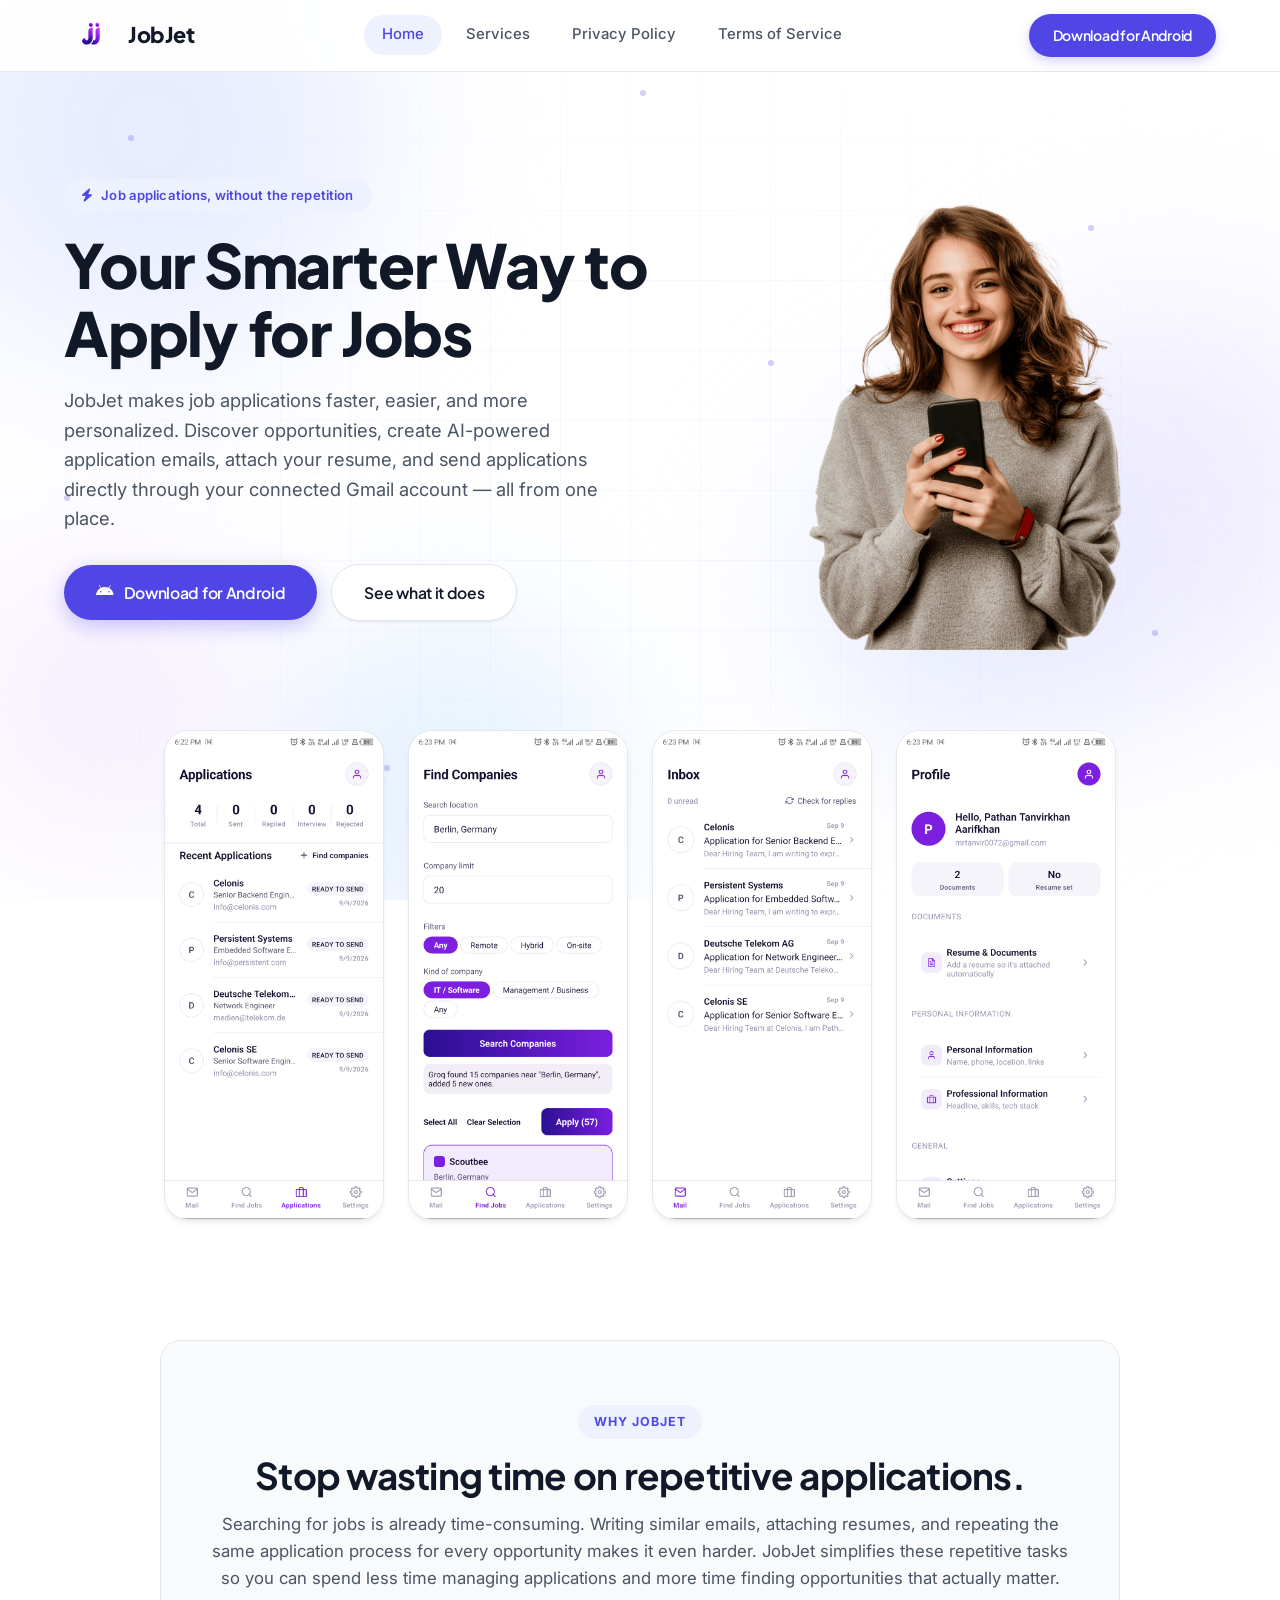
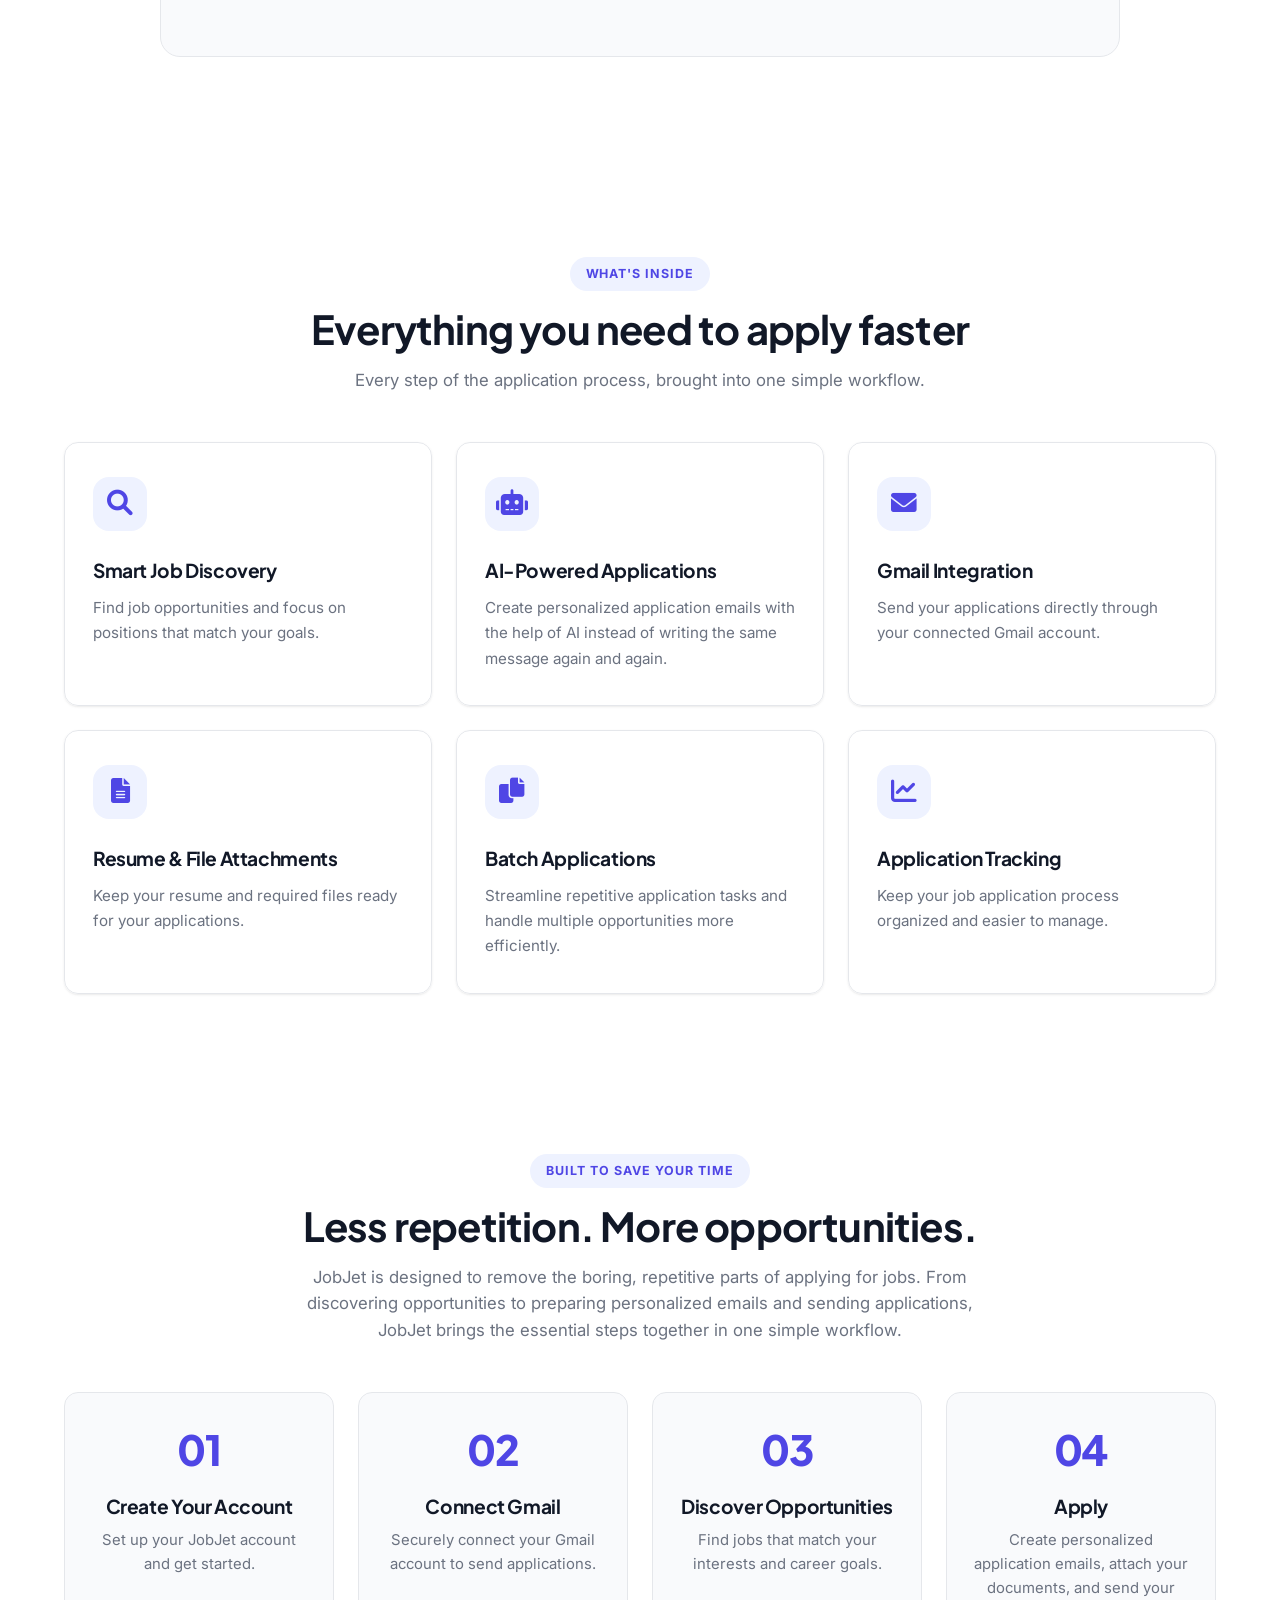
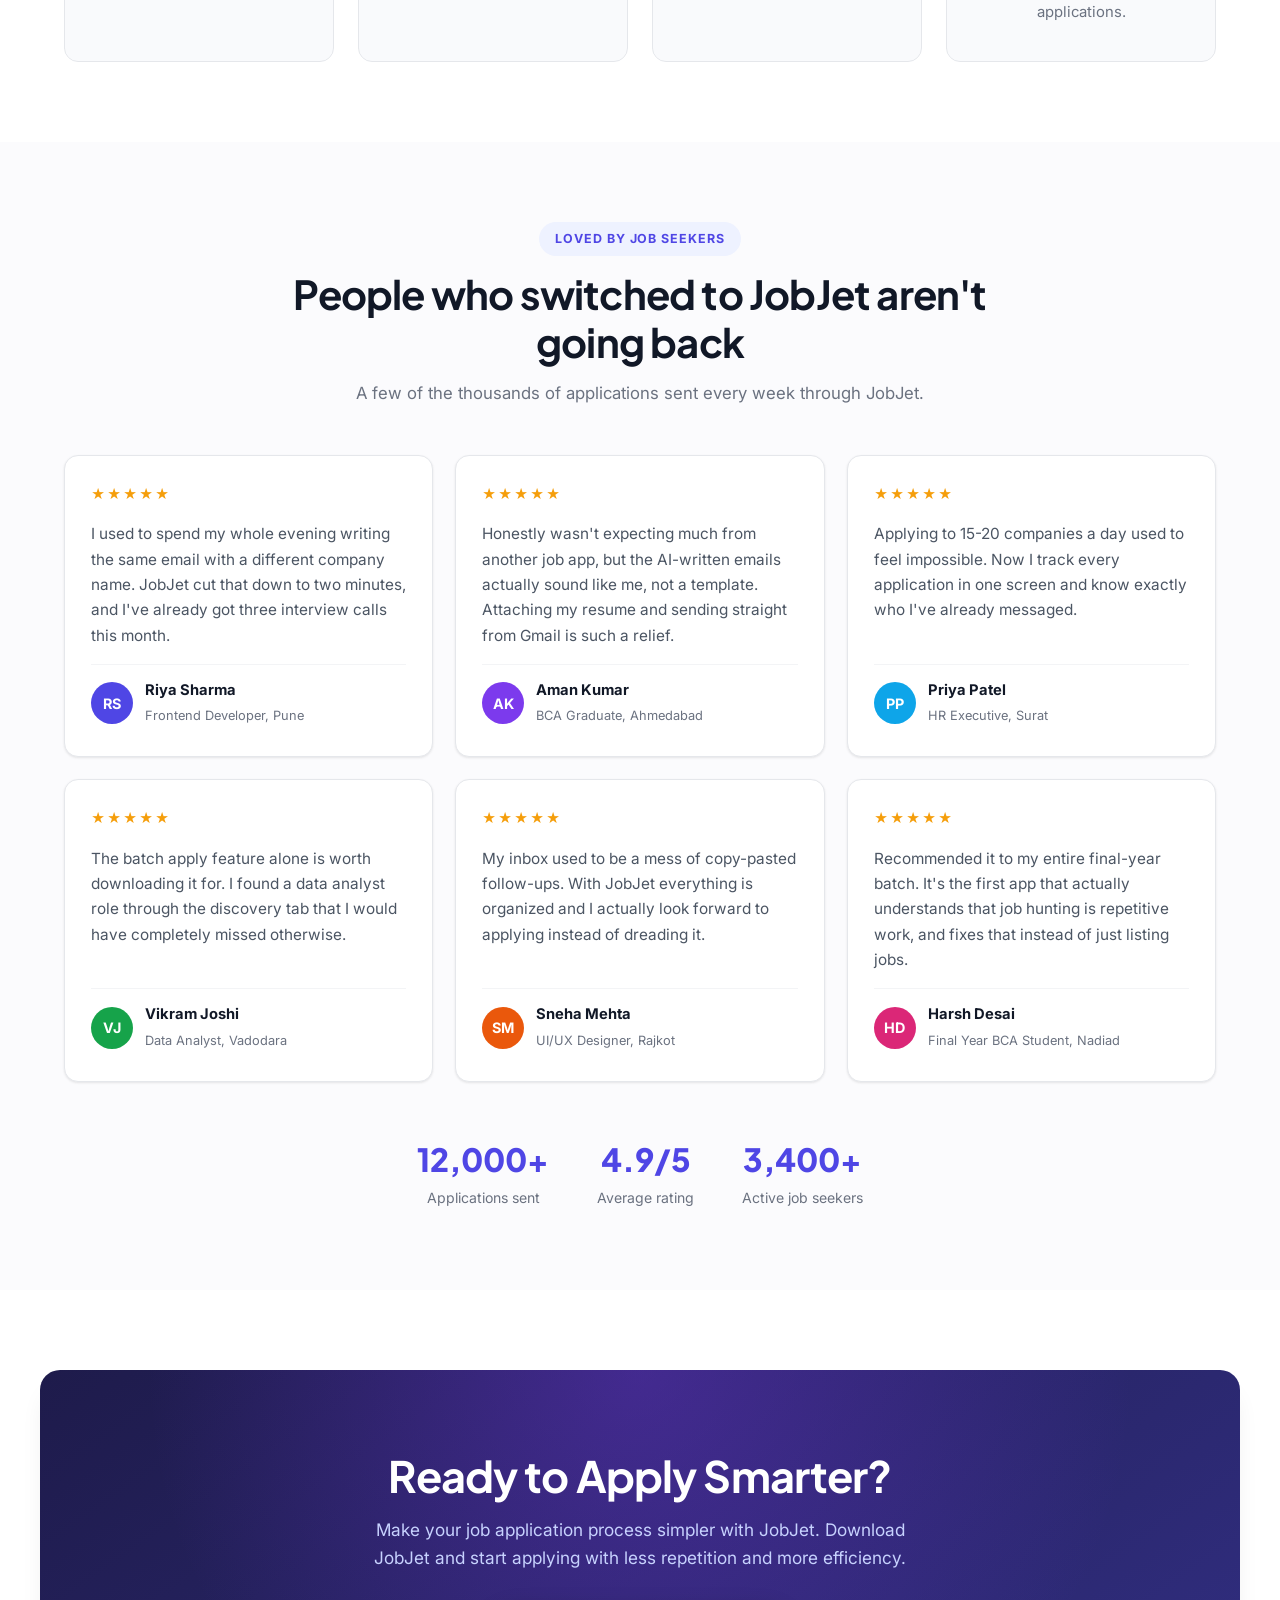
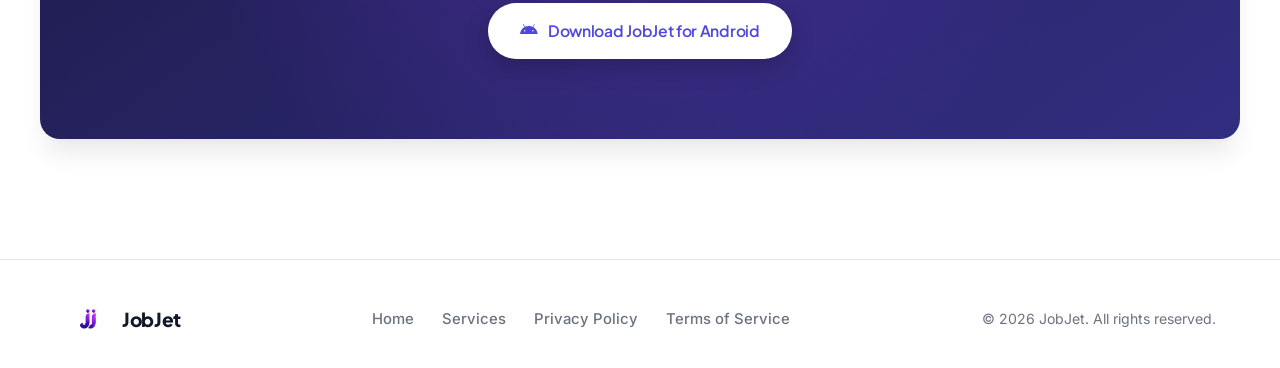
==== index.html @ 973f8eb2 "New version added one more time 1.2" ====
<!DOCTYPE html>
<html lang="en">
<head>
  <meta charset="UTF-8">
  <meta name="viewport" content="width=device-width, initial-scale=1.0">
  <title>JobJet — Your Smarter Way to Apply for Jobs</title>
  <link rel="icon" type="image/png" href="/images/logo.png">
  <link rel="shortcut icon" type="image/png" href="/images/logo.png">
  <!-- Font Awesome for icons -->
  <link rel="stylesheet" href="https://cdnjs.cloudflare.com/ajax/libs/font-awesome/6.0.0-beta3/css/all.min.css">
  <!-- Google Fonts -->
  <link href="https://fonts.googleapis.com/css2?family=Inter:opsz,wght@14..32,400;14..32,500;14..32,600;14..32,700&family=Plus+Jakarta+Sans:wght@400;500;600;700;800&display=swap" rel="stylesheet">
  <style>
    /* ---------- RESET & VARIABLES ---------- */
    * {
      margin: 0;
      padding: 0;
      box-sizing: border-box;
    }

    :root {
      --bg: #ffffff;
      --bg-subtle: #f8f9fc;
      --bg-card: #ffffff;
      --primary: #4f46e5;
      --primary-dark: #4338ca;
      --primary-light: #eef2ff;
      --accent: #7c3aed;
      --text: #111827;
      --text-dim: #4b5563;
      --text-soft: #6b7280;
      --border: #e5e7eb;
      --border-light: #f3f4f6;
      --shadow-sm: 0 1px 3px rgba(0, 0, 0, 0.06), 0 1px 2px rgba(0, 0, 0, 0.04);
      --shadow-md: 0 4px 6px -1px rgba(0, 0, 0, 0.07), 0 2px 4px -2px rgba(0, 0, 0, 0.05);
      --shadow-lg: 0 10px 15px -3px rgba(0, 0, 0, 0.08), 0 4px 6px -4px rgba(0, 0, 0, 0.04);
      --shadow-xl: 0 20px 25px -5px rgba(0, 0, 0, 0.08), 0 8px 10px -6px rgba(0, 0, 0, 0.04);
      --radius: 20px;
      --radius-sm: 14px;
      --transition: all 0.25s cubic-bezier(0.2, 0, 0, 1);
    }

    body {
      font-family: 'Inter', sans-serif;
      background: var(--bg);
      color: var(--text);
      line-height: 1.6;
      -webkit-font-smoothing: antialiased;
      overflow-x: hidden;
      position: relative;
    }

    /* ---------- GLOBAL ANIMATED BACKGROUND ---------- */
    .global-bg {
      position: fixed;
      inset: 0;
      z-index: 0;
      pointer-events: none;
      overflow: hidden;
    }

    .global-bg .orb {
      position: absolute;
      border-radius: 50%;
      filter: blur(80px);
      opacity: 0.5;
      will-change: transform;
    }

    .global-bg .orb-1 {
      width: 500px;
      height: 500px;
      background: radial-gradient(circle, #c7d2fe, #eef2ff);
      top: -120px;
      left: -100px;
      animation: floatOrb1 20s ease-in-out infinite;
    }

    .global-bg .orb-2 {
      width: 450px;
      height: 450px;
      background: radial-gradient(circle, #ddd6fe, #f5f3ff);
      top: 30%;
      right: -120px;
      animation: floatOrb2 24s ease-in-out infinite;
    }

    .global-bg .orb-3 {
      width: 380px;
      height: 380px;
      background: radial-gradient(circle, #bfdbfe, #eff6ff);
      bottom: -80px;
      left: 20%;
      animation: floatOrb3 26s ease-in-out infinite;
    }

    .global-bg .orb-4 {
      width: 320px;
      height: 320px;
      background: radial-gradient(circle, #e9d5ff, #faf5ff);
      top: 60%;
      left: -60px;
      animation: floatOrb4 22s ease-in-out infinite;
    }

    .global-bg .orb-5 {
      width: 360px;
      height: 360px;
      background: radial-gradient(circle, #c7d2fe, #eef2ff);
      bottom: 15%;
      right: 10%;
      animation: floatOrb5 28s ease-in-out infinite;
    }

    .global-bg .grid-lines {
      position: absolute;
      inset: 0;
      background-image:
        linear-gradient(rgba(79, 70, 229, 0.045) 1px, transparent 1px),
        linear-gradient(90deg, rgba(79, 70, 229, 0.045) 1px, transparent 1px);
      background-size: 70px 70px;
      mask-image: radial-gradient(ellipse at center, black 20%, transparent 80%);
      -webkit-mask-image: radial-gradient(ellipse at center, black 20%, transparent 80%);
      animation: gridShift 40s linear infinite;
    }

    .global-bg .floating-dots {
      position: absolute;
      inset: 0;
    }

    .global-bg .dot {
      position: absolute;
      width: 6px;
      height: 6px;
      border-radius: 50%;
      background: var(--primary);
      opacity: 0.25;
      animation: dotFloat 15s ease-in-out infinite;
    }

    .global-bg .dot:nth-child(1) { top: 15%; left: 10%; animation-delay: 0s; animation-duration: 12s; }
    .global-bg .dot:nth-child(2) { top: 25%; left: 85%; animation-delay: 2s; animation-duration: 15s; }
    .global-bg .dot:nth-child(3) { top: 55%; left: 5%; animation-delay: 4s; animation-duration: 18s; }
    .global-bg .dot:nth-child(4) { top: 70%; left: 90%; animation-delay: 1s; animation-duration: 14s; }
    .global-bg .dot:nth-child(5) { top: 85%; left: 30%; animation-delay: 3s; animation-duration: 16s; }
    .global-bg .dot:nth-child(6) { top: 40%; left: 60%; animation-delay: 5s; animation-duration: 20s; }
    .global-bg .dot:nth-child(7) { top: 10%; left: 50%; animation-delay: 2.5s; animation-duration: 13s; }
    .global-bg .dot:nth-child(8) { top: 90%; left: 70%; animation-delay: 4.5s; animation-duration: 17s; }

    @keyframes floatOrb1 {
      0%, 100% { transform: translate(0, 0) scale(1); }
      50% { transform: translate(80px, 60px) scale(1.15); }
    }

    @keyframes floatOrb2 {
      0%, 100% { transform: translate(0, 0) scale(1); }
      50% { transform: translate(-70px, 80px) scale(1.1); }
    }

    @keyframes floatOrb3 {
      0%, 100% { transform: translate(0, 0) scale(1); }
      50% { transform: translate(60px, -70px) scale(1.2); }
    }

    @keyframes floatOrb4 {
      0%, 100% { transform: translate(0, 0) scale(1); }
      50% { transform: translate(90px, -40px) scale(1.12); }
    }

    @keyframes floatOrb5 {
      0%, 100% { transform: translate(0, 0) scale(1); }
      50% { transform: translate(-80px, -60px) scale(1.18); }
    }

    @keyframes gridShift {
      0% { background-position: 0 0, 0 0; }
      100% { background-position: 70px 70px, 70px 70px; }
    }

    @keyframes dotFloat {
      0%, 100% { transform: translate(0, 0); opacity: 0.15; }
      50% { transform: translate(30px, -40px); opacity: 0.45; }
    }

    .wrap {
      width: 100%;
      max-width: 1200px;
      margin: 0 auto;
      padding: 0 24px;
      position: relative;
      z-index: 2;
    }

    /* ---------- TYPOGRAPHY ---------- */
    h1, h2, h3, .brand, .nav-cta, .btn {
      font-family: 'Plus Jakarta Sans', sans-serif;
      font-weight: 700;
      letter-spacing: -0.02em;
    }

    h1 {
      font-size: clamp(2.4rem, 5.5vw, 3.8rem);
      line-height: 1.12;
      font-weight: 800;
      color: var(--text);
      margin-bottom: 20px;
    }

    h2 {
      font-size: clamp(1.8rem, 3.8vw, 2.5rem);
      line-height: 1.2;
      font-weight: 700;
      color: var(--text);
      margin-bottom: 14px;
    }

    .lede {
      font-size: clamp(1rem, 1.8vw, 1.15rem);
      color: var(--text-dim);
      max-width: 560px;
      margin-bottom: 30px;
    }

    .section-head {
      text-align: center;
      max-width: 720px;
      margin: 0 auto 48px;
    }

    .section-head p {
      color: var(--text-soft);
      font-size: 1.05rem;
      margin-top: 10px;
    }

    .tag {
      display: inline-block;
      font-size: 0.78rem;
      font-weight: 700;
      text-transform: uppercase;
      letter-spacing: 0.08em;
      color: var(--primary);
      background: var(--primary-light);
      padding: 7px 16px;
      border-radius: 100px;
      margin-bottom: 14px;
    }

    /* ---------- NAV ---------- */
    .nav {
      position: fixed;
      top: 0;
      left: 0;
      width: 100%;
      z-index: 1000;
      background: rgba(255, 255, 255, 0.92);
      backdrop-filter: blur(16px);
      -webkit-backdrop-filter: blur(16px);
      border-bottom: 1px solid var(--border);
    }

    .nav-inner {
      display: flex;
      align-items: center;
      justify-content: space-between;
      max-width: 1200px;
      margin: 0 auto;
      padding: 14px 24px;
      gap: 20px;
    }

    .brand {
      display: flex;
      align-items: center;
      gap: 10px;
      font-size: 1.35rem;
      font-weight: 800;
      color: var(--text);
      text-decoration: none;
    }

    /* LOGO: completely flat — no border, no shadow */
    .brand img {
      height: 36px;
      width: auto;
      display: block;
      border: none !important;
      box-shadow: none !important;
      outline: none !important;
      filter: none !important;
      background: transparent !important;
    }

    .nav-links {
      display: flex;
      gap: 6px;
      align-items: center;
    }

    .nav-links a {
      color: var(--text-dim);
      text-decoration: none;
      font-weight: 500;
      font-size: 0.93rem;
      padding: 8px 18px;
      border-radius: 100px;
      transition: var(--transition);
    }

    .nav-links a:hover,
    .nav-links a.active {
      color: var(--primary);
      background: var(--primary-light);
    }

    .nav-cta {
      background: var(--primary);
      color: white;
      text-decoration: none;
      padding: 10px 24px;
      border-radius: 100px;
      font-weight: 600;
      font-size: 0.88rem;
      box-shadow: 0 4px 12px rgba(79, 70, 229, 0.25);
      transition: var(--transition);
      white-space: nowrap;
    }

    .nav-cta:hover {
      background: var(--primary-dark);
      transform: translateY(-1px);
      box-shadow: 0 8px 20px rgba(79, 70, 229, 0.3);
    }

    .nav-toggle {
      display: none;
      background: transparent;
      border: 1px solid var(--border);
      color: var(--text);
      font-size: 1.6rem;
      padding: 4px 12px;
      border-radius: 12px;
      cursor: pointer;
      transition: var(--transition);
    }

    .nav-toggle:hover {
      background: var(--bg-subtle);
    }

    /* ---------- HERO ---------- */
    .hero {
      padding: 150px 0 60px;
      position: relative;
      overflow: hidden;
    }

    .hero-inner {
      display: grid;
      grid-template-columns: 1.15fr 0.85fr;
      align-items: center;
      gap: 60px;
      position: relative;
      z-index: 2;
    }

    .hero-art {
      display: flex;
      justify-content: center;
      align-items: center;
    }

    /* HERO IMAGE: real photo, rounded with soft shadow */
    .hero-art img {
     
      max-width: 500px;
      display: block;
      
    }

    .eyebrow {
      display: inline-block;
      font-size: 0.82rem;
      font-weight: 600;
      color: var(--primary);
      background: var(--primary-light);
      padding: 6px 18px;
      border-radius: 100px;
      margin-bottom: 18px;
      letter-spacing: 0.01em;
    }

    .btn-row {
      display: flex;
      flex-wrap: wrap;
      gap: 14px;
      align-items: center;
    }

    .btn {
      display: inline-flex;
      align-items: center;
      justify-content: center;
      gap: 10px;
      padding: 15px 32px;
      border-radius: 100px;
      font-weight: 600;
      font-size: 0.98rem;
      text-decoration: none;
      transition: var(--transition);
      border: none;
      cursor: pointer;
    }

    .btn-primary {
      background: var(--primary);
      color: white;
      box-shadow: 0 6px 20px rgba(79, 70, 229, 0.3);
    }

    .btn-primary:hover {
      background: var(--primary-dark);
      transform: translateY(-2px);
      box-shadow: 0 12px 28px rgba(79, 70, 229, 0.35);
    }

    .btn-outline {
      background: white;
      color: var(--text);
      border: 1.5px solid var(--border);
      box-shadow: var(--shadow-sm);
    }

    .btn-outline:hover {
      border-color: var(--primary);
      color: var(--primary);
      background: var(--primary-light);
      transform: translateY(-2px);
      box-shadow: var(--shadow-md);
    }

    /* ---------- HERO SCREENS (right below hero) ---------- */
    .hero-screens {
      padding: 20px 0 40px;
      position: relative;
      z-index: 2;
    }

    .hero-screens .screens {
      display: flex;
      flex-wrap: wrap;
      justify-content: center;
      gap: 24px;
    }

    .hero-screens .screens img {
      width: 100%;
      max-width: 220px;
      border-radius: 24px;
      border: 1px solid var(--border);
      box-shadow: var(--shadow-md);
      transition: var(--transition);
      background: white;
      flex-shrink: 0;
    }

    .hero-screens .screens img:hover {
      transform: scale(1.03) translateY(-6px);
      box-shadow: var(--shadow-xl);
      border-color: #c7d2fe;
    }

    /* ---------- SECTIONS ---------- */
    section {
      padding: 80px 0;
      position: relative;
      z-index: 2;
    }

    .why-band {
      padding: 0 0 40px;
    }

    .why-band .section-head {
      background: rgba(248, 249, 252, 0.85);
      backdrop-filter: blur(12px);
      -webkit-backdrop-filter: blur(12px);
      padding: 64px 44px;
      border-radius: var(--radius);
      border: 1px solid var(--border);
      max-width: 960px;
      margin: 0 auto;
    }

    .why-band .section-head h2 {
      font-size: clamp(1.7rem, 3.2vw, 2.3rem);
    }

    .why-band .section-head p {
      color: var(--text-dim);
    }

    /* Grid */
    .grid {
      display: grid;
      grid-template-columns: repeat(auto-fit, minmax(300px, 1fr));
      gap: 24px;
    }

    .card {
      background: rgba(255, 255, 255, 0.88);
      backdrop-filter: blur(12px);
      -webkit-backdrop-filter: blur(12px);
      border: 1px solid var(--border);
      border-radius: var(--radius-sm);
      padding: 34px 28px;
      transition: var(--transition);
      box-shadow: var(--shadow-sm);
    }

    .card:hover {
      transform: translateY(-6px);
      border-color: #c7d2fe;
      box-shadow: var(--shadow-lg);
      background: white;
    }

    .card .icon {
      width: 54px;
      height: 54px;
      border-radius: 16px;
      background: var(--primary-light);
      margin-bottom: 24px;
      display: flex;
      align-items: center;
      justify-content: center;
      font-size: 1.6rem;
      color: var(--primary);
      transition: var(--transition);
    }

    .card:hover .icon {
      background: var(--primary);
      color: white;
      transform: scale(1.05);
    }

    .card .icon::before {
      font-family: 'Font Awesome 6 Free';
      font-weight: 900;
      font-size: 1.6rem;
    }

    .card:nth-child(1) .icon::before { content: '\f002'; }
    .card:nth-child(2) .icon::before { content: '\f544'; }
    .card:nth-child(3) .icon::before { content: '\f0e0'; }
    .card:nth-child(4) .icon::before { content: '\f15c'; }
    .card:nth-child(5) .icon::before { content: '\f0c5'; }
    .card:nth-child(6) .icon::before { content: '\f201'; }

    .card h3 {
      font-size: 1.2rem;
      margin-bottom: 10px;
      font-weight: 700;
      color: var(--text);
    }

    .card p {
      color: var(--text-soft);
      font-size: 0.95rem;
      line-height: 1.65;
    }

    /* Steps */
    .steps {
      display: grid;
      grid-template-columns: repeat(auto-fit, minmax(230px, 1fr));
      gap: 24px;
      margin-top: 40px;
    }

    .step {
      background: rgba(248, 249, 252, 0.85);
      backdrop-filter: blur(12px);
      -webkit-backdrop-filter: blur(12px);
      border: 1px solid var(--border);
      border-radius: var(--radius-sm);
      padding: 36px 26px;
      transition: var(--transition);
      text-align: center;
    }

    .step:hover {
      transform: translateY(-5px);
      background: white;
      border-color: #c7d2fe;
      box-shadow: var(--shadow-md);
    }

    .num {
      font-size: 2.6rem;
      font-weight: 800;
      font-family: 'Plus Jakarta Sans', sans-serif;
      color: var(--primary);
      line-height: 1;
      margin-bottom: 20px;
      letter-spacing: -0.03em;
    }

    .step h3 {
      font-size: 1.2rem;
      margin-bottom: 8px;
      color: var(--text);
    }

    .step p {
      color: var(--text-soft);
      font-size: 0.93rem;
    }

    /* ---------- TESTIMONIALS ---------- */
    .testimonials {
      background: rgba(248, 249, 252, 0.6);
    }

    .testi-grid {
      display: grid;
      grid-template-columns: repeat(auto-fit, minmax(280px, 1fr));
      gap: 22px;
      margin-top: 44px;
    }

    .testi-card {
      background: white;
      border: 1px solid var(--border);
      border-radius: var(--radius-sm);
      padding: 28px 26px;
      box-shadow: var(--shadow-sm);
      transition: var(--transition);
      display: flex;
      flex-direction: column;
      gap: 16px;
    }

    .testi-card:hover {
      transform: translateY(-5px);
      box-shadow: var(--shadow-lg);
      border-color: #c7d2fe;
    }

    .testi-stars {
      color: #f59e0b;
      font-size: 0.85rem;
      letter-spacing: 2px;
    }

    .testi-quote {
      color: var(--text-dim);
      font-size: 0.96rem;
      line-height: 1.65;
      flex-grow: 1;
    }

    .testi-person {
      display: flex;
      align-items: center;
      gap: 12px;
      padding-top: 14px;
      border-top: 1px solid var(--border-light);
    }

    .testi-avatar {
      width: 42px;
      height: 42px;
      border-radius: 50%;
      display: flex;
      align-items: center;
      justify-content: center;
      font-weight: 700;
      font-size: 0.9rem;
      color: white;
      flex-shrink: 0;
    }

    .testi-person .who h4 {
      font-size: 0.92rem;
      font-weight: 700;
      color: var(--text);
    }

    .testi-person .who span {
      font-size: 0.8rem;
      color: var(--text-soft);
    }

    .stat-row {
      display: flex;
      flex-wrap: wrap;
      justify-content: center;
      gap: 48px;
      margin-top: 52px;
      text-align: center;
    }

    .stat-row .stat b {
      display: block;
      font-family: 'Plus Jakarta Sans', sans-serif;
      font-size: 2rem;
      font-weight: 800;
      color: var(--primary);
    }

    .stat-row .stat span {
      color: var(--text-soft);
      font-size: 0.88rem;
    }

    /* CTA section */
    .cta {
      background: linear-gradient(145deg, #1e1b4b, #312e81);
      border-radius: var(--radius);
      padding: 80px 30px;
      text-align: center;
      box-shadow: var(--shadow-xl);
      position: relative;
      overflow: hidden;
    }

    .cta::before {
      content: '';
      position: absolute;
      inset: 0;
      background: radial-gradient(circle at 50% 0%, rgba(124, 58, 237, 0.35), transparent 70%);
      pointer-events: none;
    }

    .cta h2 {
      font-size: clamp(1.9rem, 3.8vw, 2.7rem);
      margin-bottom: 14px;
      color: white;
      position: relative;
      z-index: 1;
    }

    .cta p {
      color: #c7d2fe;
      max-width: 560px;
      margin: 0 auto 32px;
      font-size: 1.08rem;
      position: relative;
      z-index: 1;
    }

    .cta .btn-outline {
      background: white;
      color: var(--primary);
      border: none;
      position: relative;
      z-index: 1;
      box-shadow: 0 8px 24px rgba(0, 0, 0, 0.2);
    }

    .cta .btn-outline:hover {
      background: #eef2ff;
      transform: translateY(-2px);
      box-shadow: 0 14px 32px rgba(0, 0, 0, 0.25);
    }

    /* Footer */
    footer {
      padding: 44px 0 32px;
      border-top: 1px solid var(--border);
      margin-top: 40px;
      position: relative;
      z-index: 2;
      background: rgba(255, 255, 255, 0.85);
      backdrop-filter: blur(12px);
      -webkit-backdrop-filter: blur(12px);
    }

    .footer-inner {
      display: flex;
      flex-wrap: wrap;
      align-items: center;
      justify-content: space-between;
      gap: 24px;
    }

    .footer-inner .brand {
      font-size: 1.2rem;
    }

    /* FOOTER LOGO: flat, no border, no shadow */
    .footer-inner .brand img {
      height: 32px;
      border: none !important;
      box-shadow: none !important;
      outline: none !important;
      filter: none !important;
      background: transparent !important;
    }

    .footer-links {
      display: flex;
      gap: 28px;
    }

    .footer-links a {
      color: var(--text-soft);
      text-decoration: none;
      font-weight: 500;
      font-size: 0.93rem;
      transition: var(--transition);
    }

    .footer-links a:hover {
      color: var(--primary);
    }

    footer span {
      color: var(--text-soft);
      font-size: 0.88rem;
    }

    /* ---------- RESPONSIVE ---------- */
    @media (max-width: 900px) {
      /* On mobile: hero image FIRST, then text */
      .hero-inner {
        grid-template-columns: 1fr;
        text-align: center;
        display: flex;
        flex-direction: column;
        gap: 30px;
      }

      .hero-art {
        order: -1;
      }

      .hero-art img {
        max-width: 240px;
      }

      .hero .lede {
        margin-left: auto;
        margin-right: auto;
      }

      .btn-row {
        justify-content: center;
      }

      .nav-links {
        display: none;
      }

      .nav-toggle {
        display: block;
      }

      .nav-cta {
        display: none;
      }

      .why-band .section-head {
        padding: 44px 26px;
      }
    }

    @media (max-width: 600px) {
      .grid {
        grid-template-columns: 1fr;
      }

      .steps {
        grid-template-columns: 1fr;
      }

      .hero-screens .screens {
        flex-wrap: nowrap;
        justify-content: flex-start;
        overflow-x: auto;
        scroll-snap-type: x mandatory;
        -webkit-overflow-scrolling: touch;
        gap: 14px;
        padding: 6px 24px 18px;
        margin: 0 -24px;
        scrollbar-width: none;
      }

      .hero-screens .screens::-webkit-scrollbar {
        display: none;
      }

      .hero-screens .screens img {
        width: 128px;
        max-width: 128px;
        border-radius: 16px;
        scroll-snap-align: start;
      }

      .footer-inner {
        flex-direction: column;
        text-align: center;
      }

      .footer-links {
        justify-content: center;
        flex-wrap: wrap;
        gap: 20px;
      }

      .btn {
        padding: 14px 28px;
        width: 100%;
      }

      .cta .btn-outline {
        width: auto;
      }

      .hero {
        padding-top: 120px;
        padding-bottom: 30px;
      }

      .global-bg .orb {
        opacity: 0.35;
        filter: blur(60px);
      }

      .global-bg .dot {
        display: none;
      }

      .stat-row {
        gap: 28px;
      }
    }

    /* mobile nav open state */
    .nav-links.show {
      display: flex;
      flex-direction: column;
      position: absolute;
      top: 72px;
      left: 20px;
      right: 20px;
      background: white;
      padding: 24px;
      border-radius: var(--radius-sm);
      border: 1px solid var(--border);
      box-shadow: var(--shadow-xl);
      z-index: 999;
    }

    html {
      scroll-behavior: smooth;
    }

    /* Reduced motion accessibility */
    @media (prefers-reduced-motion: reduce) {
      .global-bg .orb,
      .global-bg .grid-lines,
      .global-bg .dot {
        animation: none;
      }
    }
  </style>
</head>
<body>

<!-- GLOBAL ANIMATED BACKGROUND -->
<div class="global-bg" aria-hidden="true">
  <div class="orb orb-1"></div>
  <div class="orb orb-2"></div>
  <div class="orb orb-3"></div>
  <div class="orb orb-4"></div>
  <div class="orb orb-5"></div>
  <div class="grid-lines"></div>
  <div class="floating-dots">
    <div class="dot"></div>
    <div class="dot"></div>
    <div class="dot"></div>
    <div class="dot"></div>
    <div class="dot"></div>
    <div class="dot"></div>
    <div class="dot"></div>
    <div class="dot"></div>
  </div>
</div>

<nav class="nav">
  <div class="nav-inner">
    <a class="brand" href="/">
      <img src="images/logo.png" alt="JobJet logo">
      JobJet
    </a>
    <div class="nav-links" id="navLinks">
      <a href="/" class="active">Home</a>
      <a href="/services/">Services</a>
      <a href="/privacy-policy/">Privacy Policy</a>
      <a href="/terms-of-service/">Terms of Service</a>
    </div>
    <a class="nav-cta" href="#download">Download for Android</a>
    <button class="nav-toggle" id="navToggle" aria-label="Toggle menu">&#9776;</button>
  </div>
</nav>

<header class="hero">
  <div class="wrap hero-inner">
    <div>
      <span class="eyebrow"><i class="fas fa-bolt" style="margin-right: 6px;"></i> Job applications, without the repetition</span>
      <h1>Your Smarter Way to Apply for Jobs</h1>
      <p class="lede">JobJet makes job applications faster, easier, and more personalized. Discover opportunities, create AI-powered application emails, attach your resume, and send applications directly through your connected Gmail account — all from one place.</p>
      <div class="btn-row">
        <a class="btn btn-primary" id="download-btn" href="https://expo.dev/artifacts/eas/fbLEOuxGY55hBG_YlJyEhXh8awnEAbwBffV8kryDJ-A.apk">
          <i class="fab fa-android"></i> Download for Android
        </a>
        <a class="btn btn-outline" href="#features">See what it does</a>
      </div>
    </div>
    <div class="hero-art">
      <img src="images/hero-photo.webp" alt="Professional smiling in a meeting, representing JobJet users">
    </div>
  </div>
</header>

<!-- 4 APP SCREENS RIGHT BELOW HERO -->
<section class="hero-screens">
  <div class="wrap">
    <div class="screens">
      <img src="images/screen1.png" alt="JobJet applications screen">
      <img src="images/screen2.png" alt="JobJet find companies screen">
      <img src="images/screen3.png" alt="JobJet inbox screen">
      <img src="images/screen4.png" alt="JobJet profile screen">
    </div>
  </div>
</section>

<section>
  <div class="wrap why-band">
    <div class="section-head">
      <span class="tag">Why JobJet</span>
      <h2>Stop wasting time on repetitive applications.</h2>
      <p>Searching for jobs is already time-consuming. Writing similar emails, attaching resumes, and repeating the same application process for every opportunity makes it even harder. JobJet simplifies these repetitive tasks so you can spend less time managing applications and more time finding opportunities that actually matter.</p>
    </div>
  </div>
</section>

<section id="features">
  <div class="wrap">
    <div class="section-head">
      <span class="tag">What's inside</span>
      <h2>Everything you need to apply faster</h2>
      <p>Every step of the application process, brought into one simple workflow.</p>
    </div>
    <div class="grid">
      <div class="card">
        <div class="icon"></div>
        <h3>Smart Job Discovery</h3>
        <p>Find job opportunities and focus on positions that match your goals.</p>
      </div>
      <div class="card">
        <div class="icon"></div>
        <h3>AI-Powered Applications</h3>
        <p>Create personalized application emails with the help of AI instead of writing the same message again and again.</p>
      </div>
      <div class="card">
        <div class="icon"></div>
        <h3>Gmail Integration</h3>
        <p>Send your applications directly through your connected Gmail account.</p>
      </div>
      <div class="card">
        <div class="icon"></div>
        <h3>Resume &amp; File Attachments</h3>
        <p>Keep your resume and required files ready for your applications.</p>
      </div>
      <div class="card">
        <div class="icon"></div>
        <h3>Batch Applications</h3>
        <p>Streamline repetitive application tasks and handle multiple opportunities more efficiently.</p>
      </div>
      <div class="card">
        <div class="icon"></div>
        <h3>Application Tracking</h3>
        <p>Keep your job application process organized and easier to manage.</p>
      </div>
    </div>
  </div>
</section>

<section>
  <div class="wrap">
    <div class="section-head">
      <span class="tag">Built to save your time</span>
      <h2>Less repetition. More opportunities.</h2>
      <p>JobJet is designed to remove the boring, repetitive parts of applying for jobs. From discovering opportunities to preparing personalized emails and sending applications, JobJet brings the essential steps together in one simple workflow.</p>
    </div>
    <div class="steps">
      <div class="step">
        <div class="num">01</div>
        <h3>Create Your Account</h3>
        <p>Set up your JobJet account and get started.</p>
      </div>
      <div class="step">
        <div class="num">02</div>
        <h3>Connect Gmail</h3>
        <p>Securely connect your Gmail account to send applications.</p>
      </div>
      <div class="step">
        <div class="num">03</div>
        <h3>Discover Opportunities</h3>
        <p>Find jobs that match your interests and career goals.</p>
      </div>
      <div class="step">
        <div class="num">04</div>
        <h3>Apply</h3>
        <p>Create personalized application emails, attach your documents, and send your applications.</p>
      </div>
    </div>
  </div>
</section>

<!-- TESTIMONIALS: happy users after downloading -->
<section class="testimonials">
  <div class="wrap">
    <div class="section-head">
      <span class="tag">Loved by job seekers</span>
      <h2>People who switched to JobJet aren't going back</h2>
      <p>A few of the thousands of applications sent every week through JobJet.</p>
    </div>

    <div class="testi-grid">
      <div class="testi-card">
        <div class="testi-stars">★★★★★</div>
        <p class="testi-quote">I used to spend my whole evening writing the same email with a different company name. JobJet cut that down to two minutes, and I've already got three interview calls this month.</p>
        <div class="testi-person">
          <div class="testi-avatar" style="background:#4f46e5;">RS</div>
          <div class="who">
            <h4>Riya Sharma</h4>
            <span>Frontend Developer, Pune</span>
          </div>
        </div>
      </div>

      <div class="testi-card">
        <div class="testi-stars">★★★★★</div>
        <p class="testi-quote">Honestly wasn't expecting much from another job app, but the AI-written emails actually sound like me, not a template. Attaching my resume and sending straight from Gmail is such a relief.</p>
        <div class="testi-person">
          <div class="testi-avatar" style="background:#7c3aed;">AK</div>
          <div class="who">
            <h4>Aman Kumar</h4>
            <span>BCA Graduate, Ahmedabad</span>
          </div>
        </div>
      </div>

      <div class="testi-card">
        <div class="testi-stars">★★★★★</div>
        <p class="testi-quote">Applying to 15-20 companies a day used to feel impossible. Now I track every application in one screen and know exactly who I've already messaged.</p>
        <div class="testi-person">
          <div class="testi-avatar" style="background:#0ea5e9;">PP</div>
          <div class="who">
            <h4>Priya Patel</h4>
            <span>HR Executive, Surat</span>
          </div>
        </div>
      </div>

      <div class="testi-card">
        <div class="testi-stars">★★★★★</div>
        <p class="testi-quote">The batch apply feature alone is worth downloading it for. I found a data analyst role through the discovery tab that I would have completely missed otherwise.</p>
        <div class="testi-person">
          <div class="testi-avatar" style="background:#16a34a;">VJ</div>
          <div class="who">
            <h4>Vikram Joshi</h4>
            <span>Data Analyst, Vadodara</span>
          </div>
        </div>
      </div>

      <div class="testi-card">
        <div class="testi-stars">★★★★★</div>
        <p class="testi-quote">My inbox used to be a mess of copy-pasted follow-ups. With JobJet everything is organized and I actually look forward to applying instead of dreading it.</p>
        <div class="testi-person">
          <div class="testi-avatar" style="background:#ea580c;">SM</div>
          <div class="who">
            <h4>Sneha Mehta</h4>
            <span>UI/UX Designer, Rajkot</span>
          </div>
        </div>
      </div>

      <div class="testi-card">
        <div class="testi-stars">★★★★★</div>
        <p class="testi-quote">Recommended it to my entire final-year batch. It's the first app that actually understands that job hunting is repetitive work, and fixes that instead of just listing jobs.</p>
        <div class="testi-person">
          <div class="testi-avatar" style="background:#db2777;">HD</div>
          <div class="who">
            <h4>Harsh Desai</h4>
            <span>Final Year BCA Student, Nadiad</span>
          </div>
        </div>
      </div>
    </div>

    <div class="stat-row">
      <div class="stat"><b>12,000+</b><span>Applications sent</span></div>
      <div class="stat"><b>4.9/5</b><span>Average rating</span></div>
      <div class="stat"><b>3,400+</b><span>Active job seekers</span></div>
    </div>
  </div>
</section>

<section id="download">
  <div class="wrap cta">
    <h2>Ready to Apply Smarter?</h2>
    <p>Make your job application process simpler with JobJet. Download JobJet and start applying with less repetition and more efficiency.</p>
    <div class="btn-row" style="justify-content: center;">
      <a class="btn btn-outline" href="https://expo.dev/artifacts/eas/0bABAdI0hfWEXxGfrLnoiC7bdziguuxA3XmqrocuFEI.apk">
        <i class="fab fa-android"></i> Download JobJet for Android
      </a>
    </div>
  </div>
</section>

<footer>
  <div class="wrap footer-inner">
    <a class="brand" href="/">
      <img src="images/logo.png" alt="JobJet logo">
      JobJet
    </a>
    <div class="footer-links">
      <a href="/">Home</a>
      <a href="/services/">Services</a>
      <a href="/privacy-policy/">Privacy Policy</a>
      <a href="/terms-of-service/">Terms of Service</a>
    </div>
    <span>&copy; 2026 JobJet. All rights reserved.</span>
  </div>
</footer>

<script>
  const navToggle = document.getElementById('navToggle');
  const navLinks = document.getElementById('navLinks');
  if (navToggle && navLinks) {
    navToggle.addEventListener('click', () => {
      navLinks.classList.toggle('show');
    });
  }
</script>

</body>
</html>
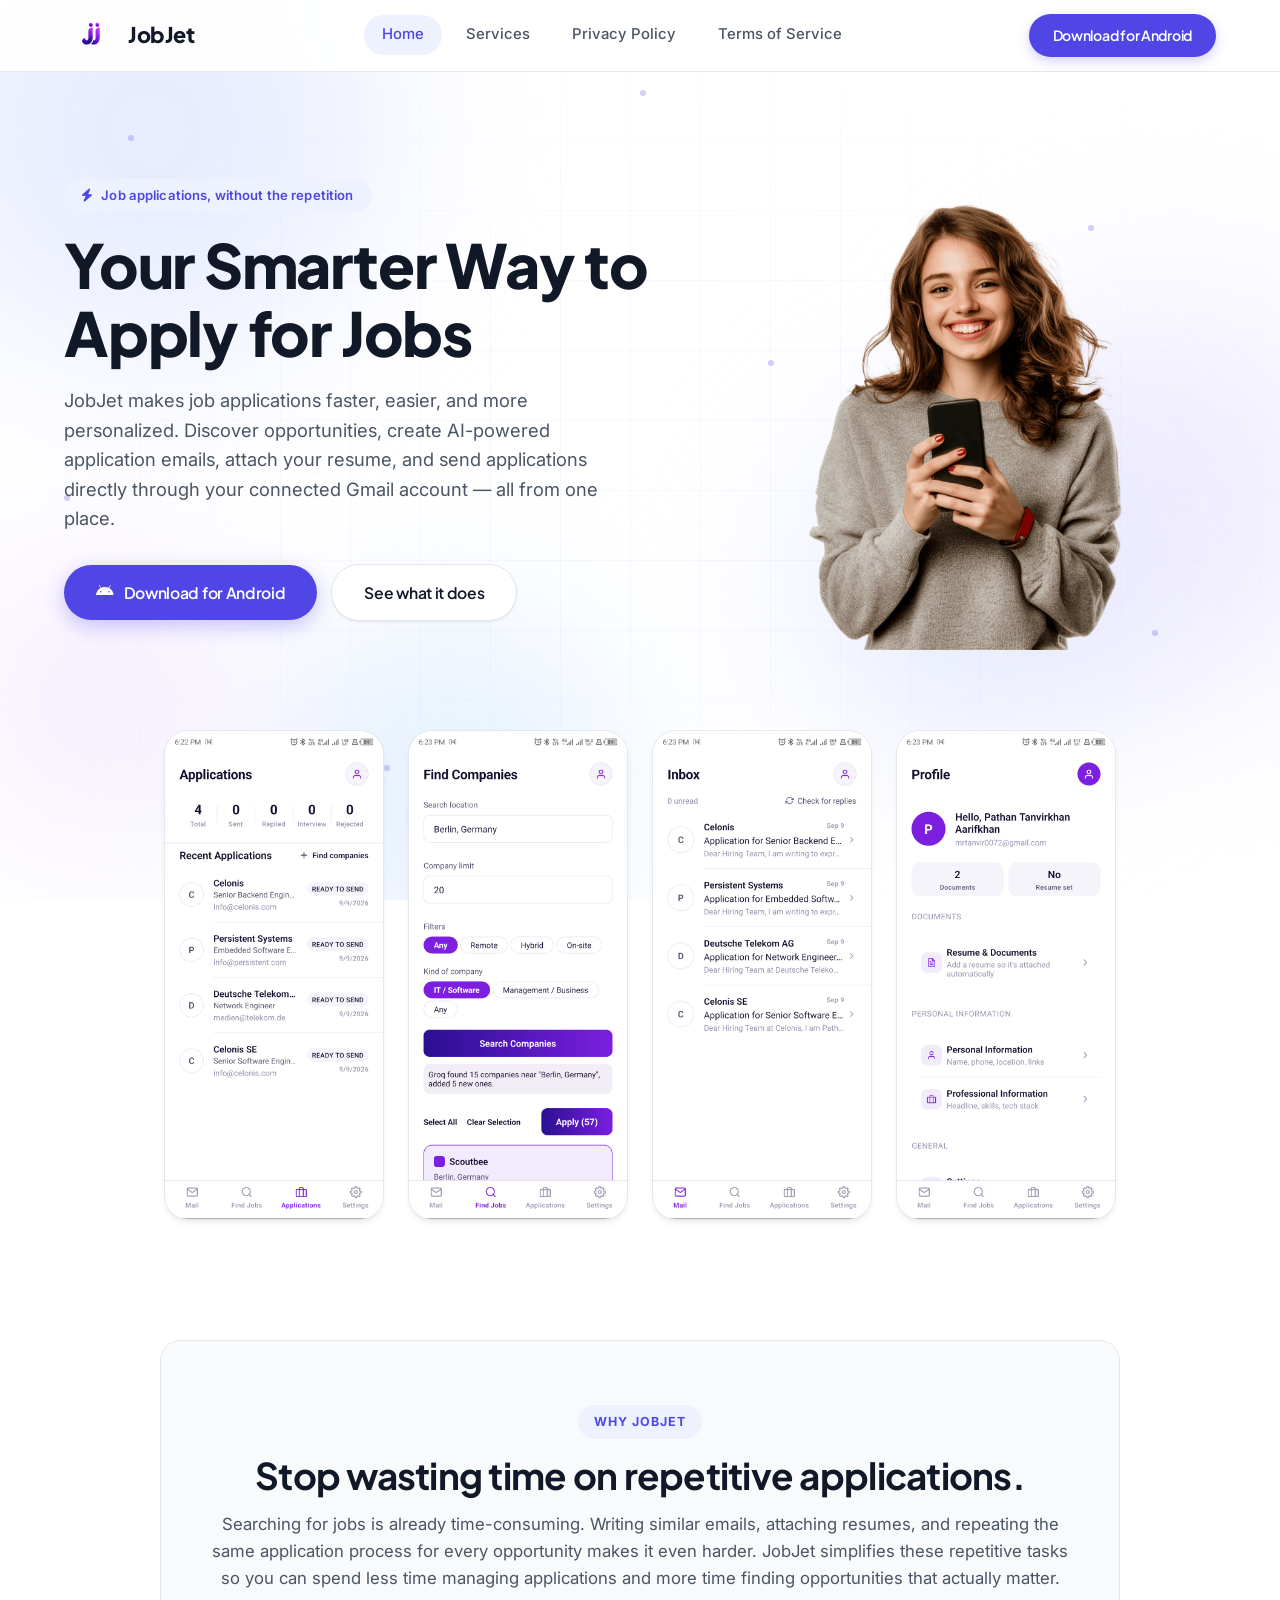
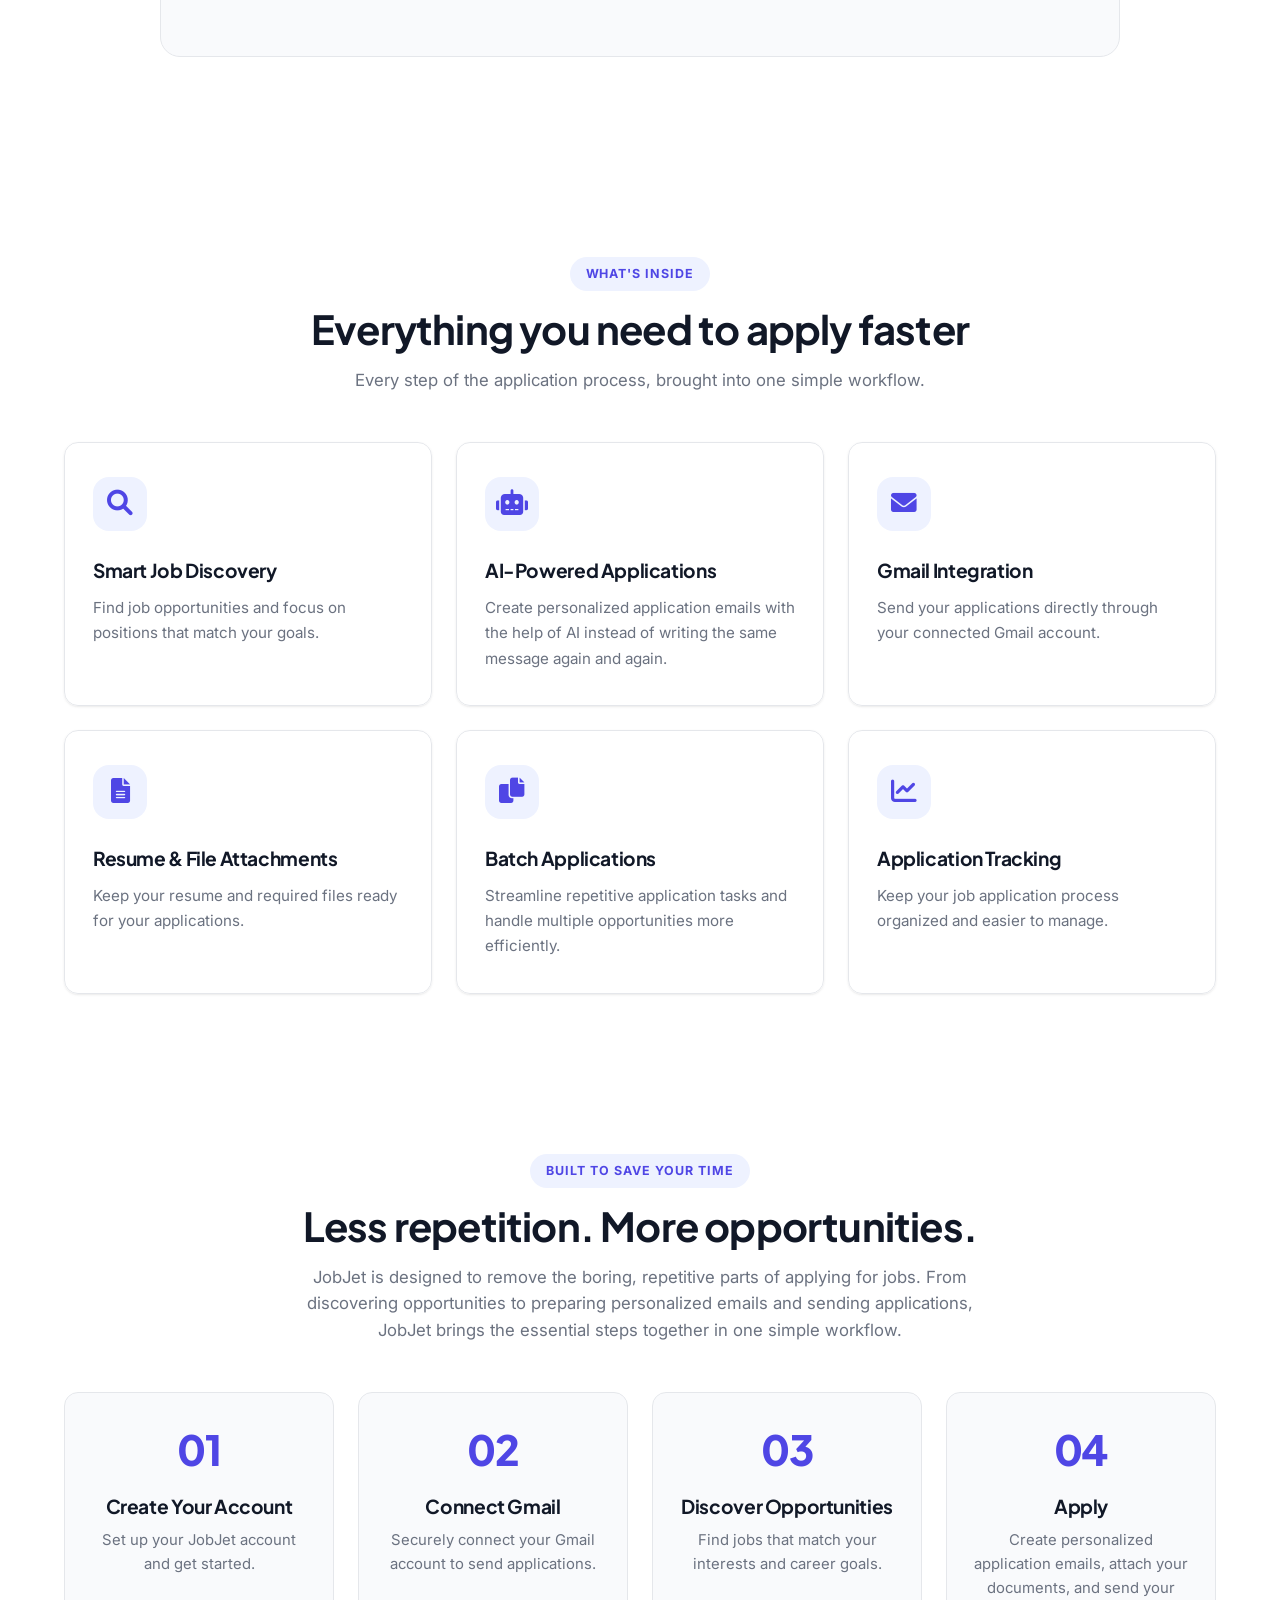
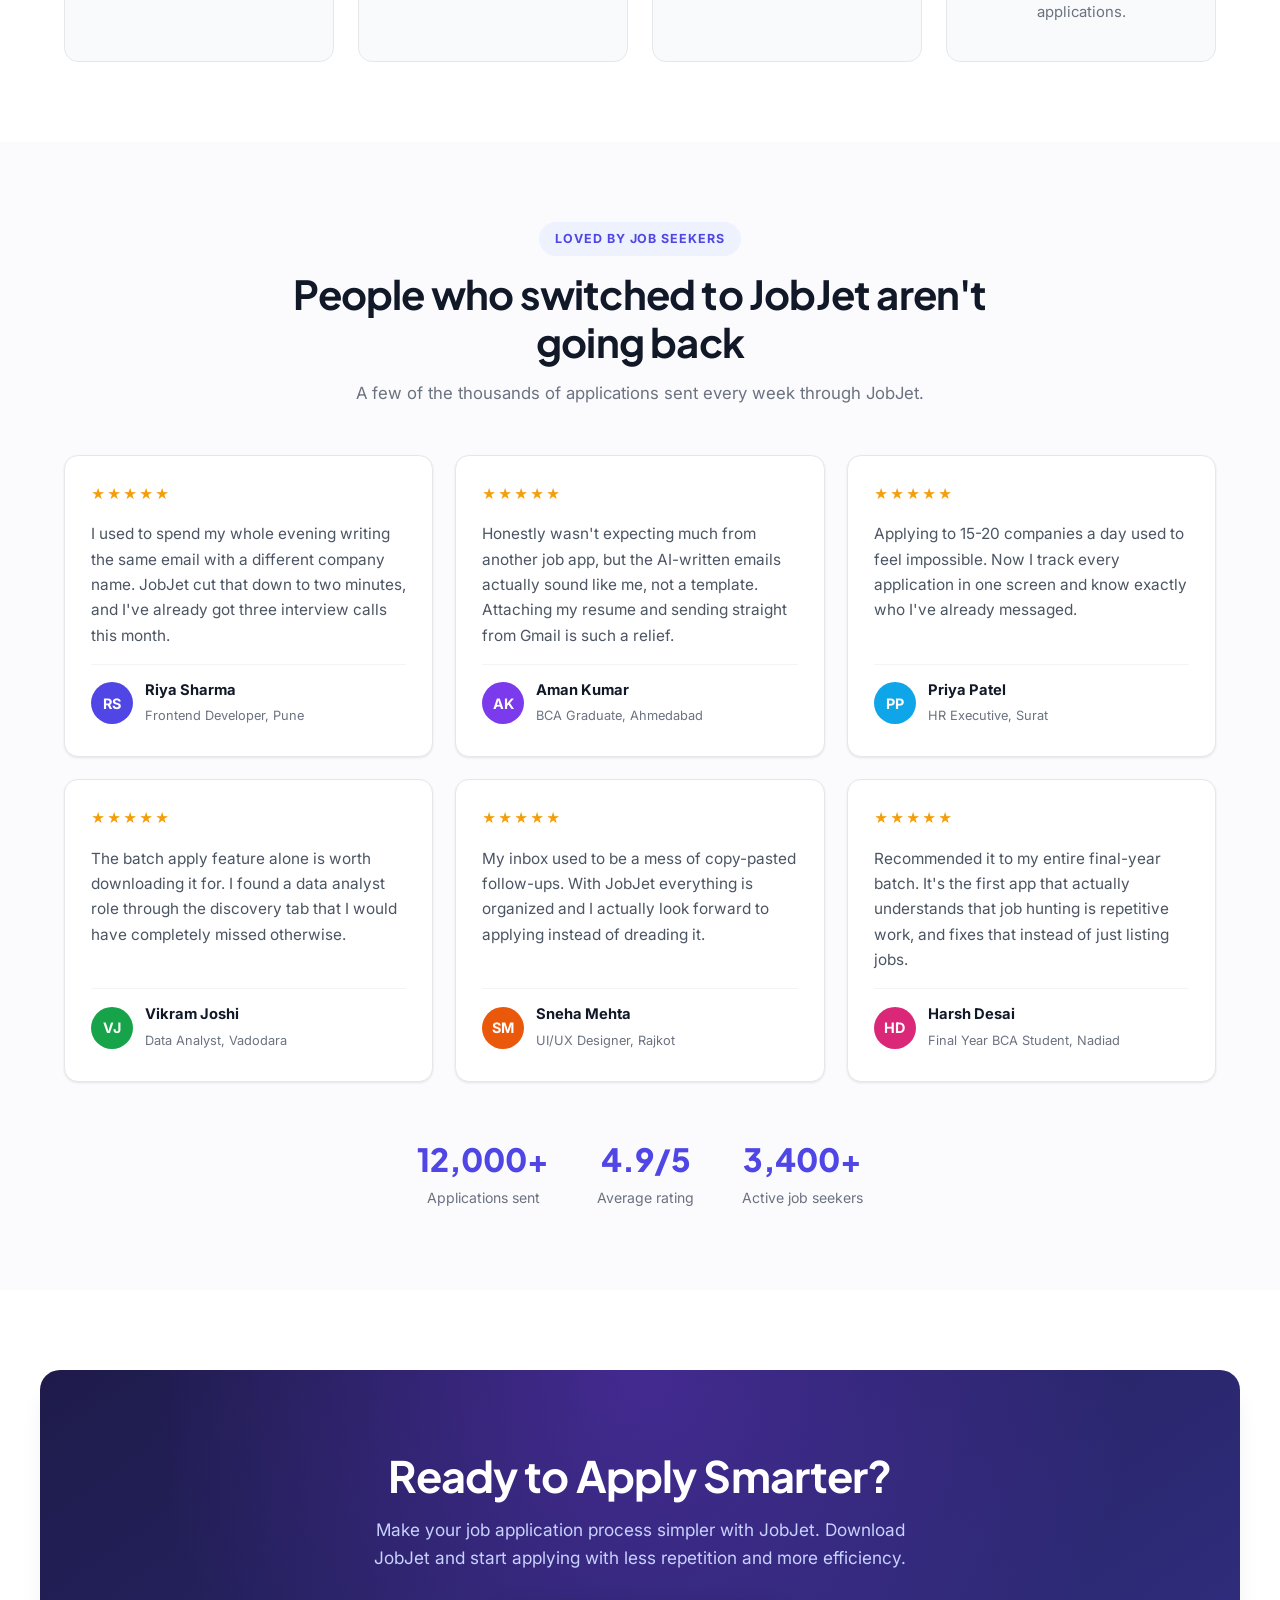
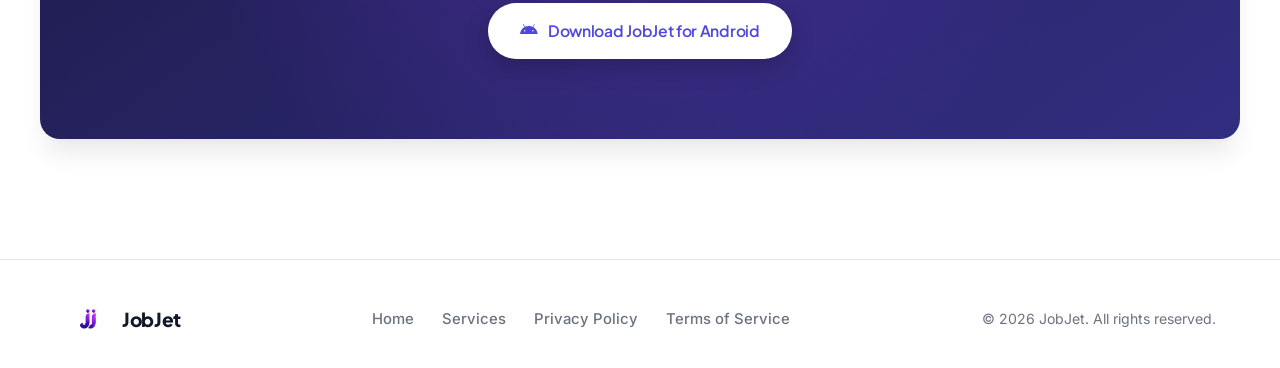
==== commit 026ac727: "Update index.html" ====
--- a/index.html
+++ b/index.html
@@ -1219,7 +1219,7 @@
     <h2>Ready to Apply Smarter?</h2>
     <p>Make your job application process simpler with JobJet. Download JobJet and start applying with less repetition and more efficiency.</p>
     <div class="btn-row" style="justify-content: center;">
-      <a class="btn btn-outline" href="https://expo.dev/artifacts/eas/0bABAdI0hfWEXxGfrLnoiC7bdziguuxA3XmqrocuFEI.apk">
+      <a class="btn btn-outline" href="https://expo.dev/artifacts/eas/crvxKs8-k-P3KglgnLmJ28TicP__GstE5ijN9Q6T4fM.apk">
         <i class="fab fa-android"></i> Download JobJet for Android
       </a>
     </div>
@@ -1253,4 +1253,4 @@
 </script>
 
 </body>
-</html>+</html>
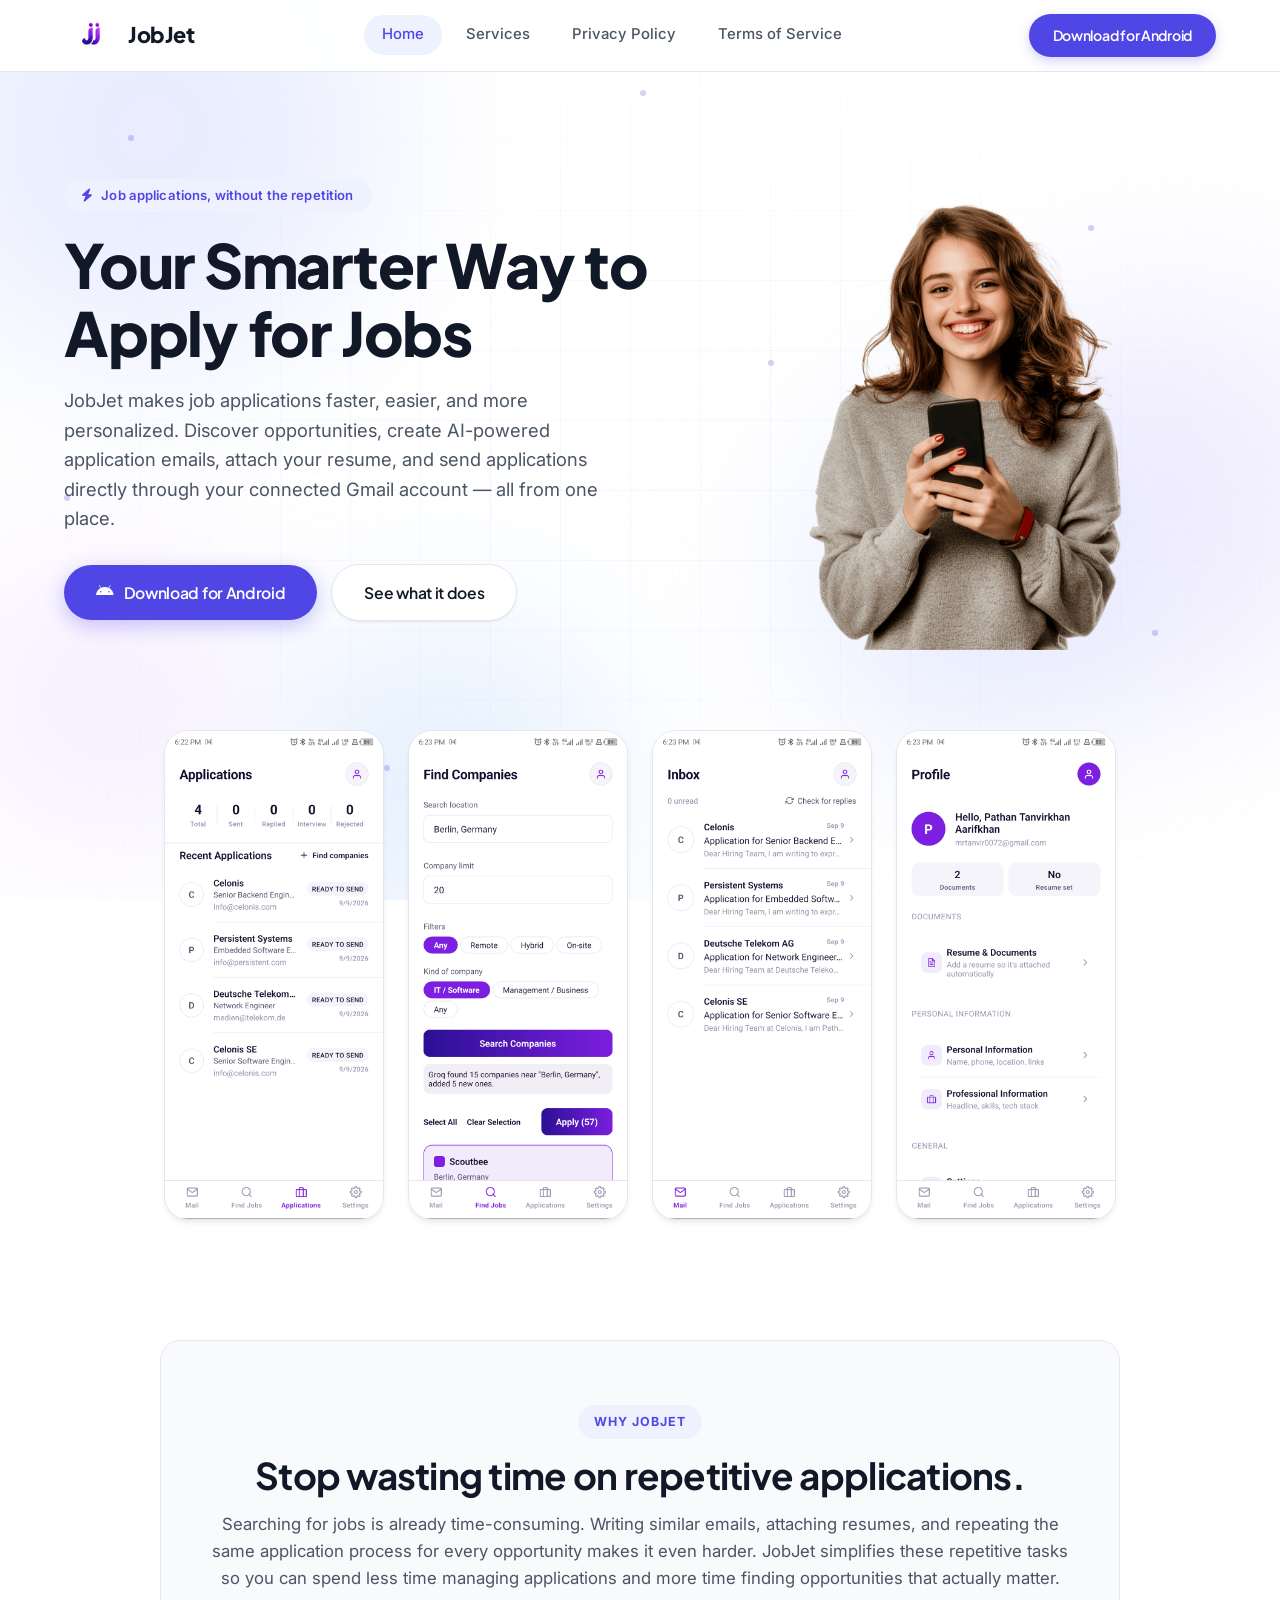
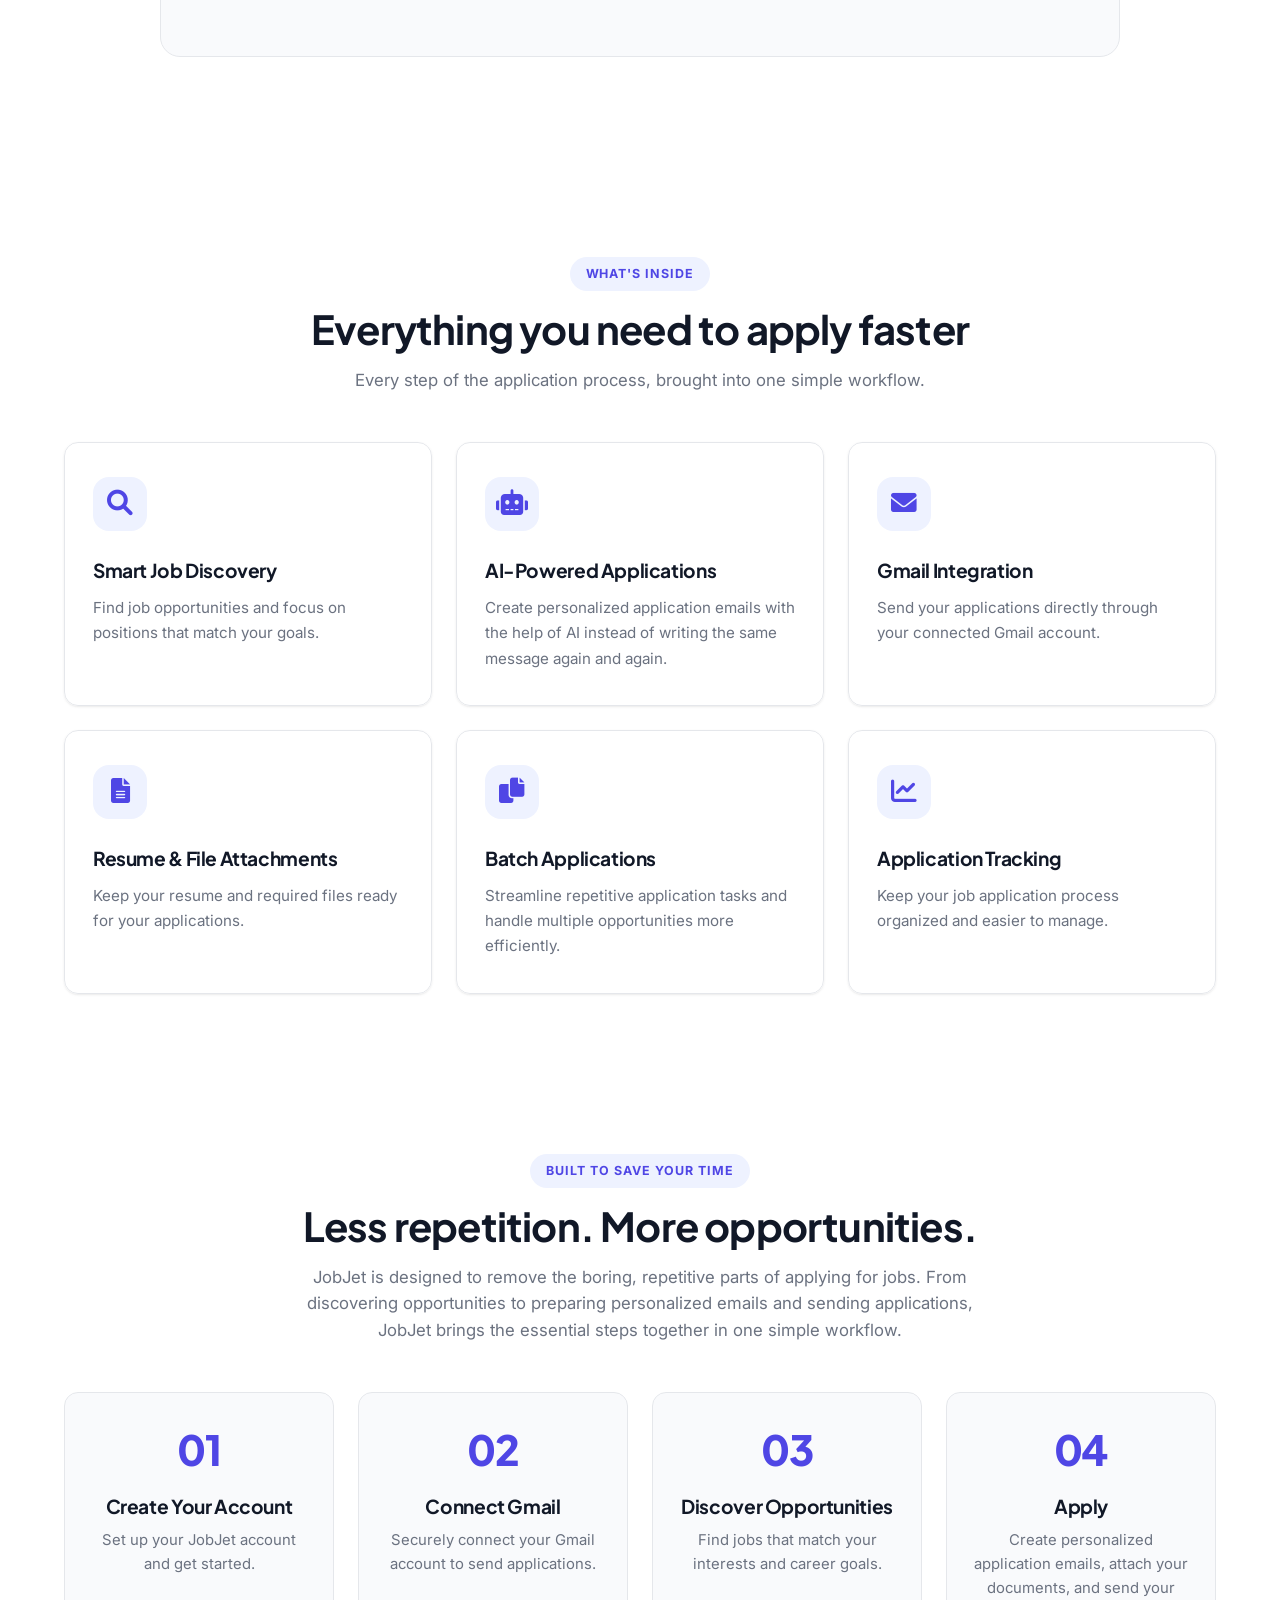
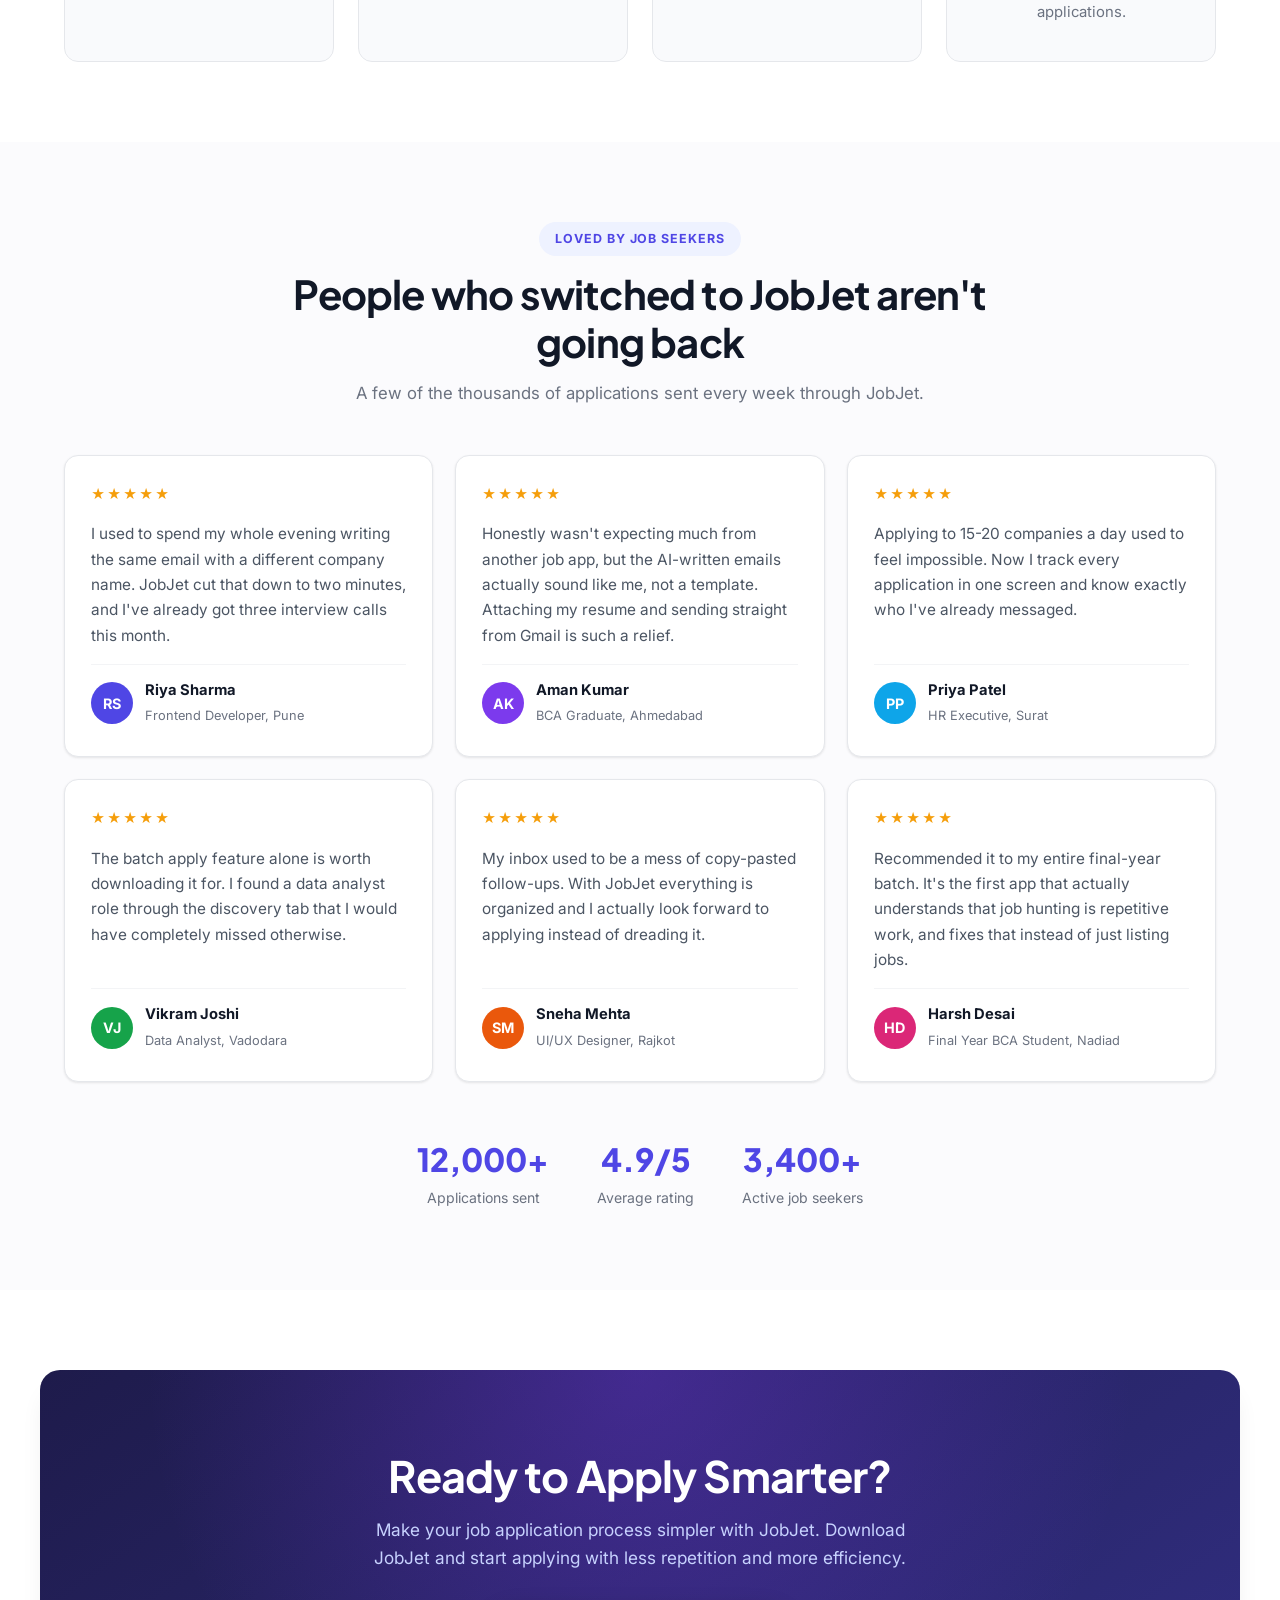
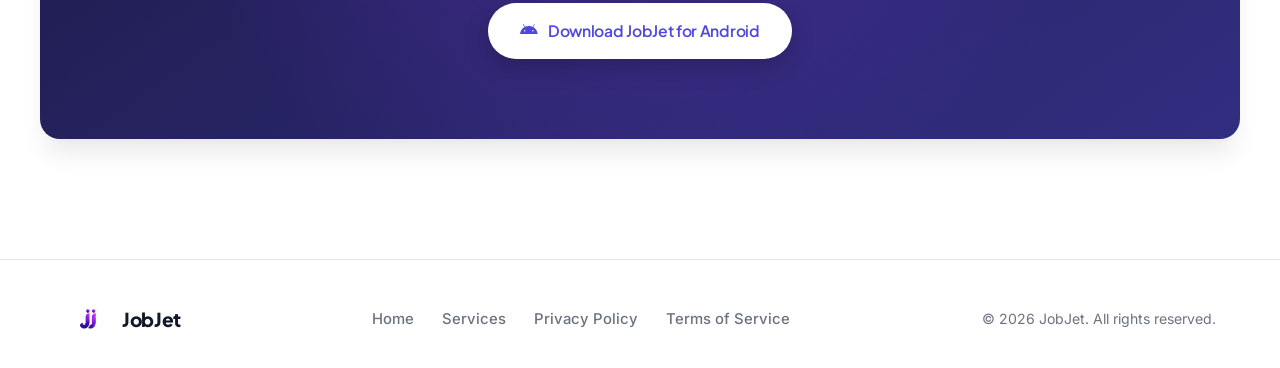
==== commit 739f5c6a: "Update index.html" ====
--- a/index.html
+++ b/index.html
@@ -1015,7 +1015,7 @@
       <h1>Your Smarter Way to Apply for Jobs</h1>
       <p class="lede">JobJet makes job applications faster, easier, and more personalized. Discover opportunities, create AI-powered application emails, attach your resume, and send applications directly through your connected Gmail account — all from one place.</p>
       <div class="btn-row">
-        <a class="btn btn-primary" id="download-btn" href="https://expo.dev/artifacts/eas/fbLEOuxGY55hBG_YlJyEhXh8awnEAbwBffV8kryDJ-A.apk">
+        <a class="btn btn-primary" id="download-btn" href="https://expo.dev/artifacts/eas/crvxKs8-k-P3KglgnLmJ28TicP__GstE5ijN9Q6T4fM.apk">
           <i class="fab fa-android"></i> Download for Android
         </a>
         <a class="btn btn-outline" href="#features">See what it does</a>
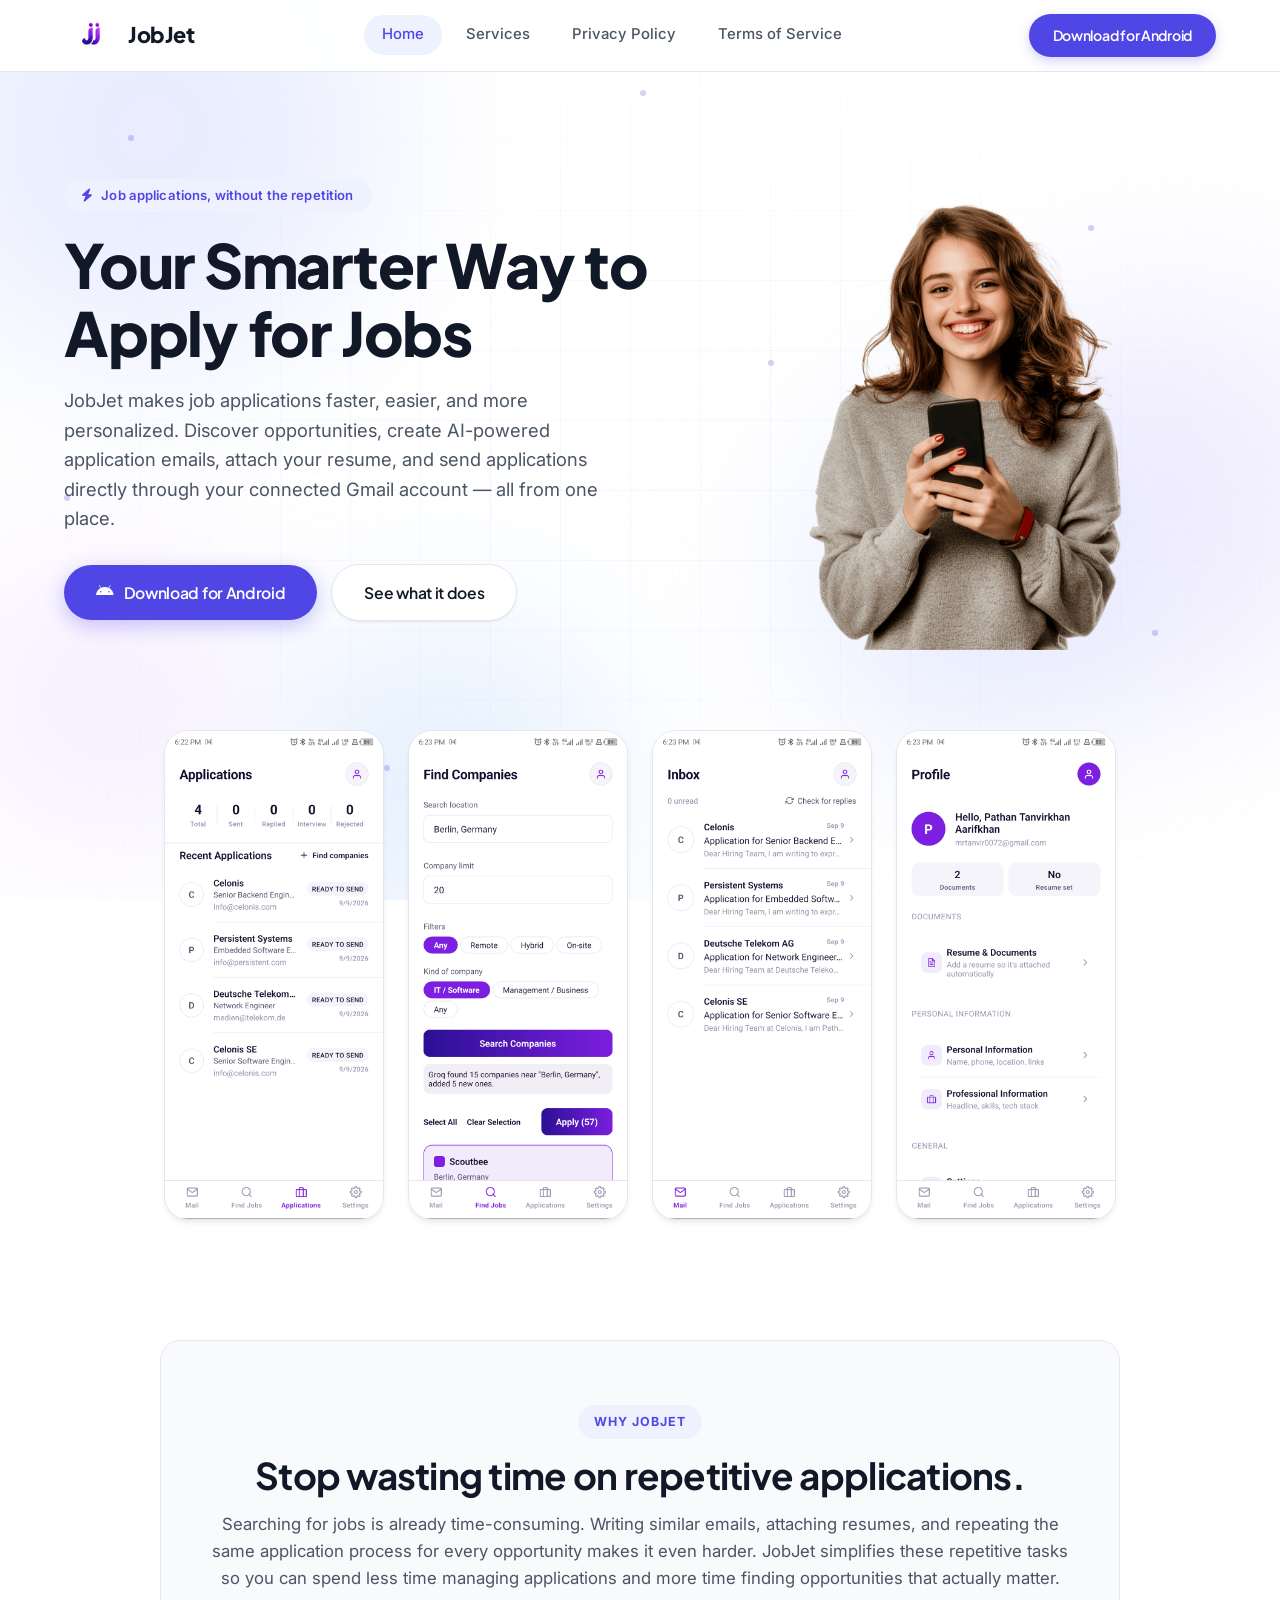
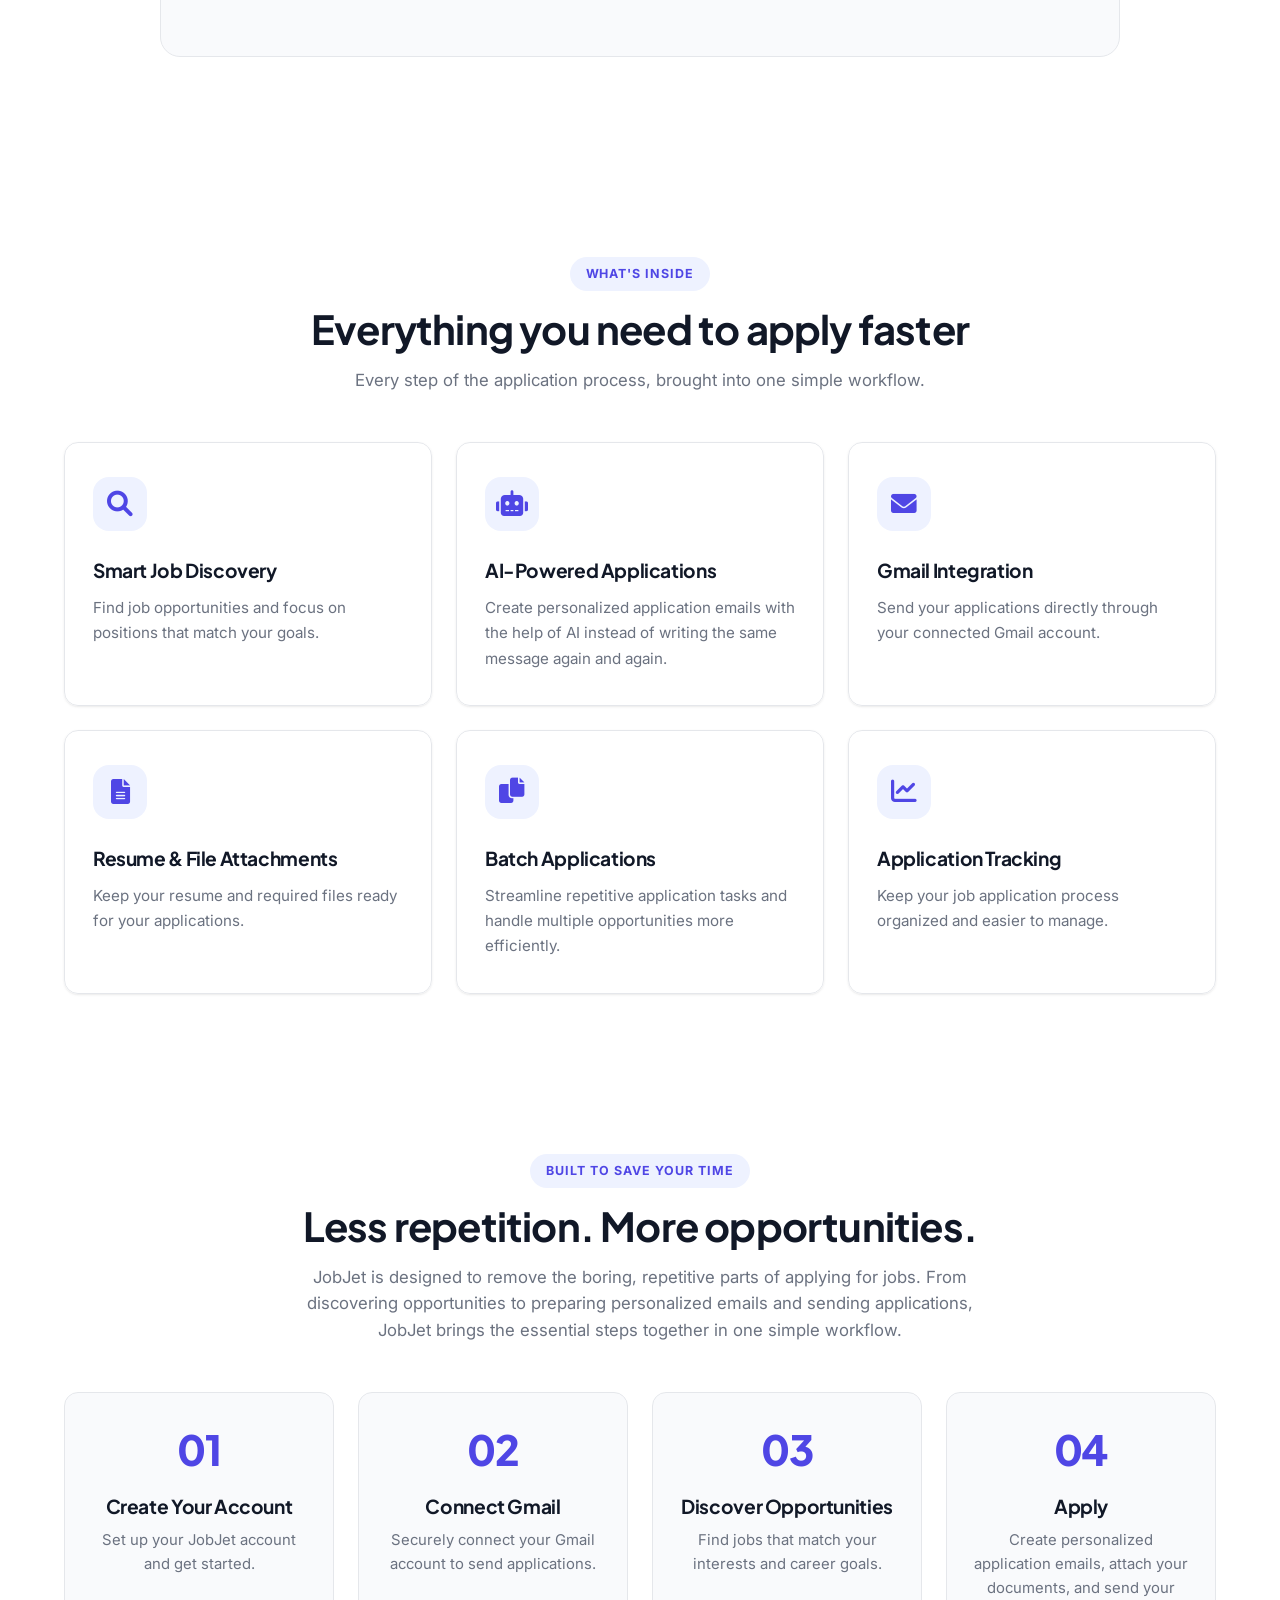
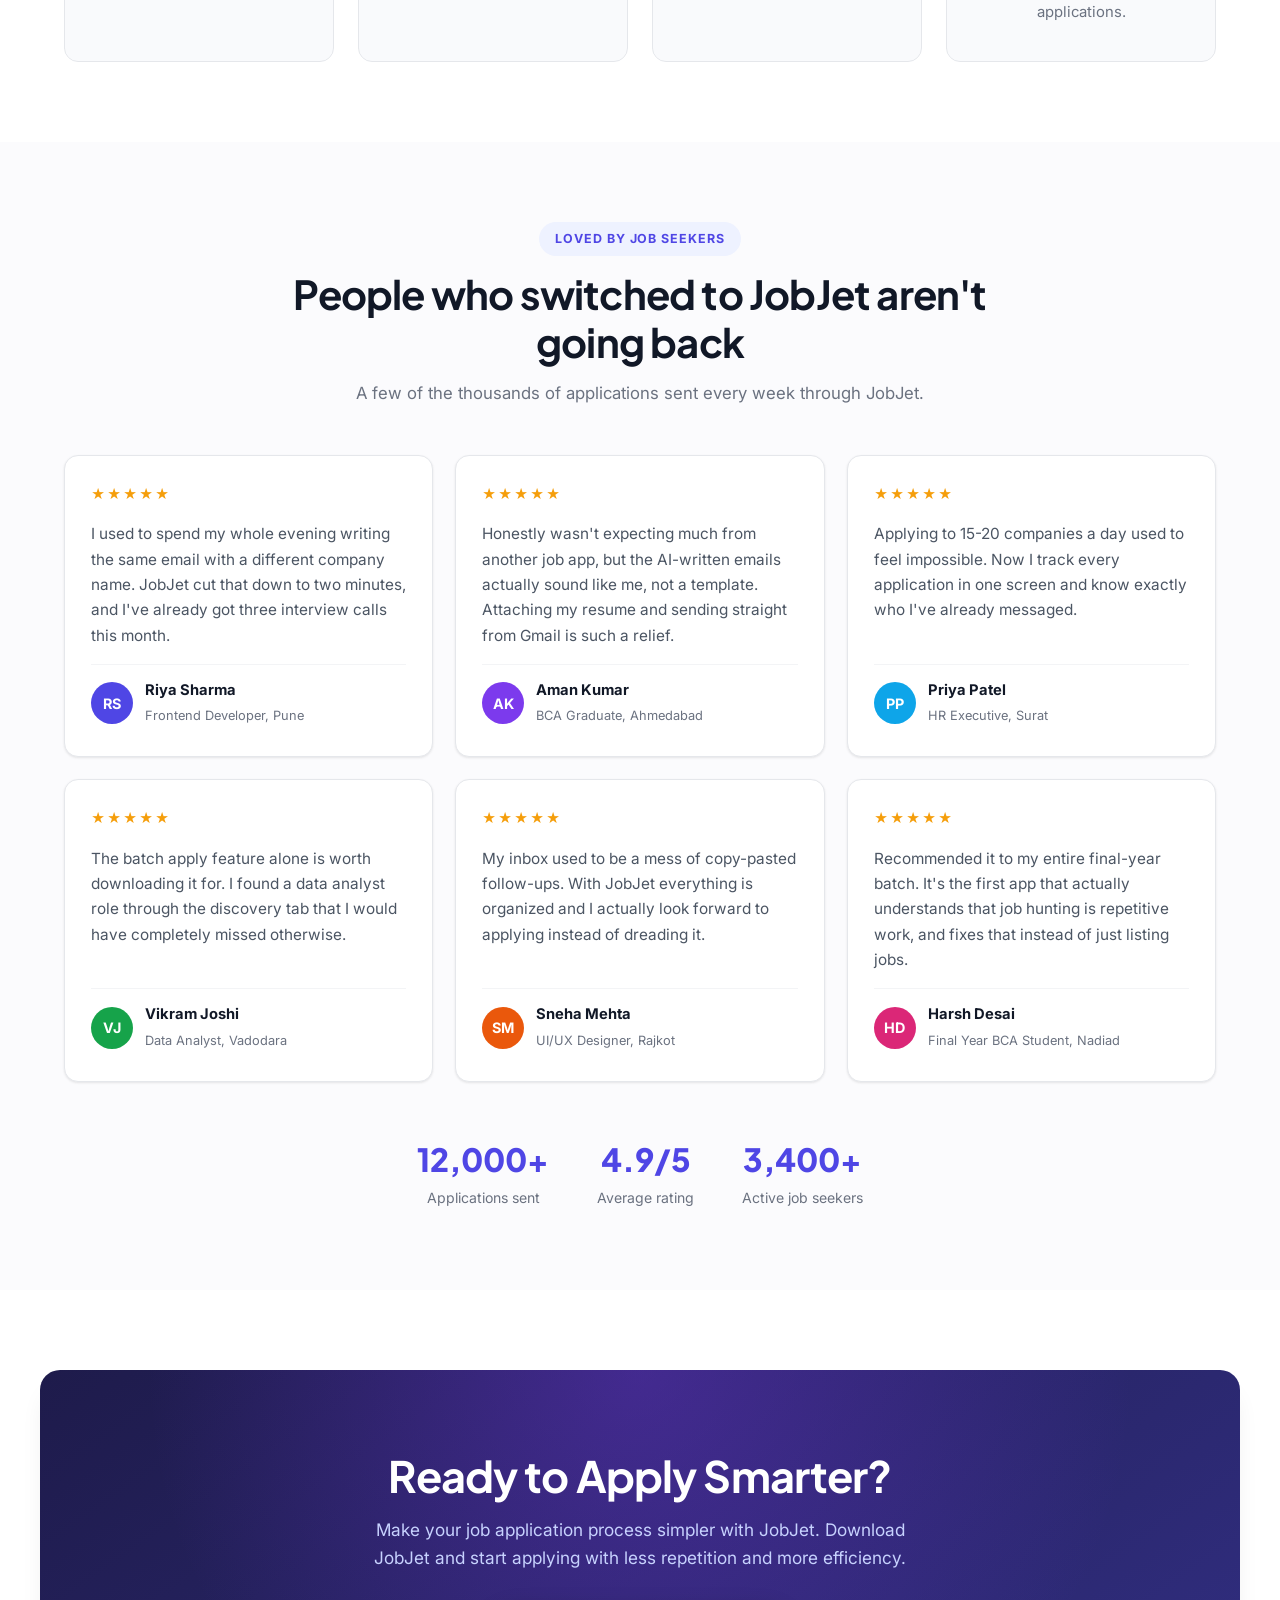
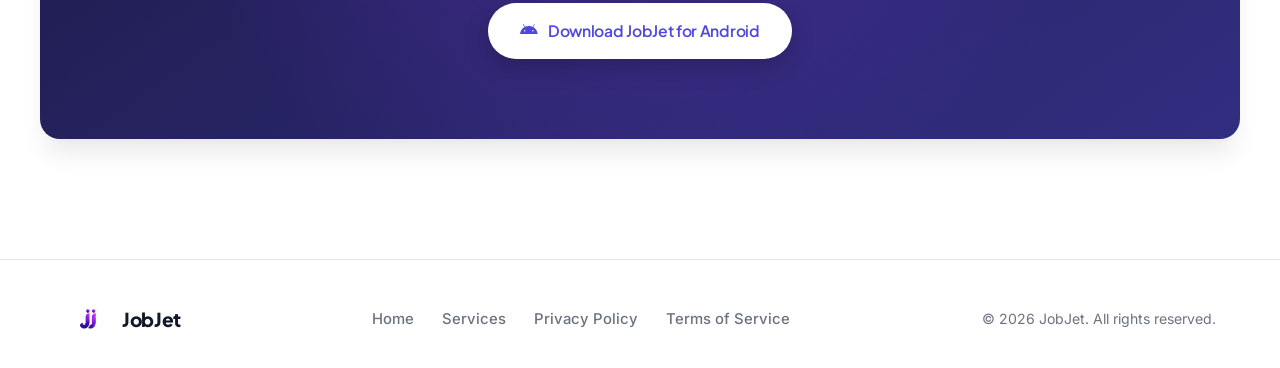
==== commit 66d3a2c1: "Update download links for Android APK" ====
--- a/index.html
+++ b/index.html
@@ -1015,7 +1015,7 @@
       <h1>Your Smarter Way to Apply for Jobs</h1>
       <p class="lede">JobJet makes job applications faster, easier, and more personalized. Discover opportunities, create AI-powered application emails, attach your resume, and send applications directly through your connected Gmail account — all from one place.</p>
       <div class="btn-row">
-        <a class="btn btn-primary" id="download-btn" href="https://expo.dev/artifacts/eas/crvxKs8-k-P3KglgnLmJ28TicP__GstE5ijN9Q6T4fM.apk">
+        <a class="btn btn-primary" id="download-btn" href="https://expo.dev/artifacts/eas/AWzygIlPfJrY3ElyrRDwJLoQJrqEtJiVAw5BrwO9dYc.apk">
           <i class="fab fa-android"></i> Download for Android
         </a>
         <a class="btn btn-outline" href="#features">See what it does</a>
@@ -1219,7 +1219,7 @@
     <h2>Ready to Apply Smarter?</h2>
     <p>Make your job application process simpler with JobJet. Download JobJet and start applying with less repetition and more efficiency.</p>
     <div class="btn-row" style="justify-content: center;">
-      <a class="btn btn-outline" href="https://expo.dev/artifacts/eas/crvxKs8-k-P3KglgnLmJ28TicP__GstE5ijN9Q6T4fM.apk">
+      <a class="btn btn-outline" href="https://expo.dev/artifacts/eas/AWzygIlPfJrY3ElyrRDwJLoQJrqEtJiVAw5BrwO9dYc.apk">
         <i class="fab fa-android"></i> Download JobJet for Android
       </a>
     </div>
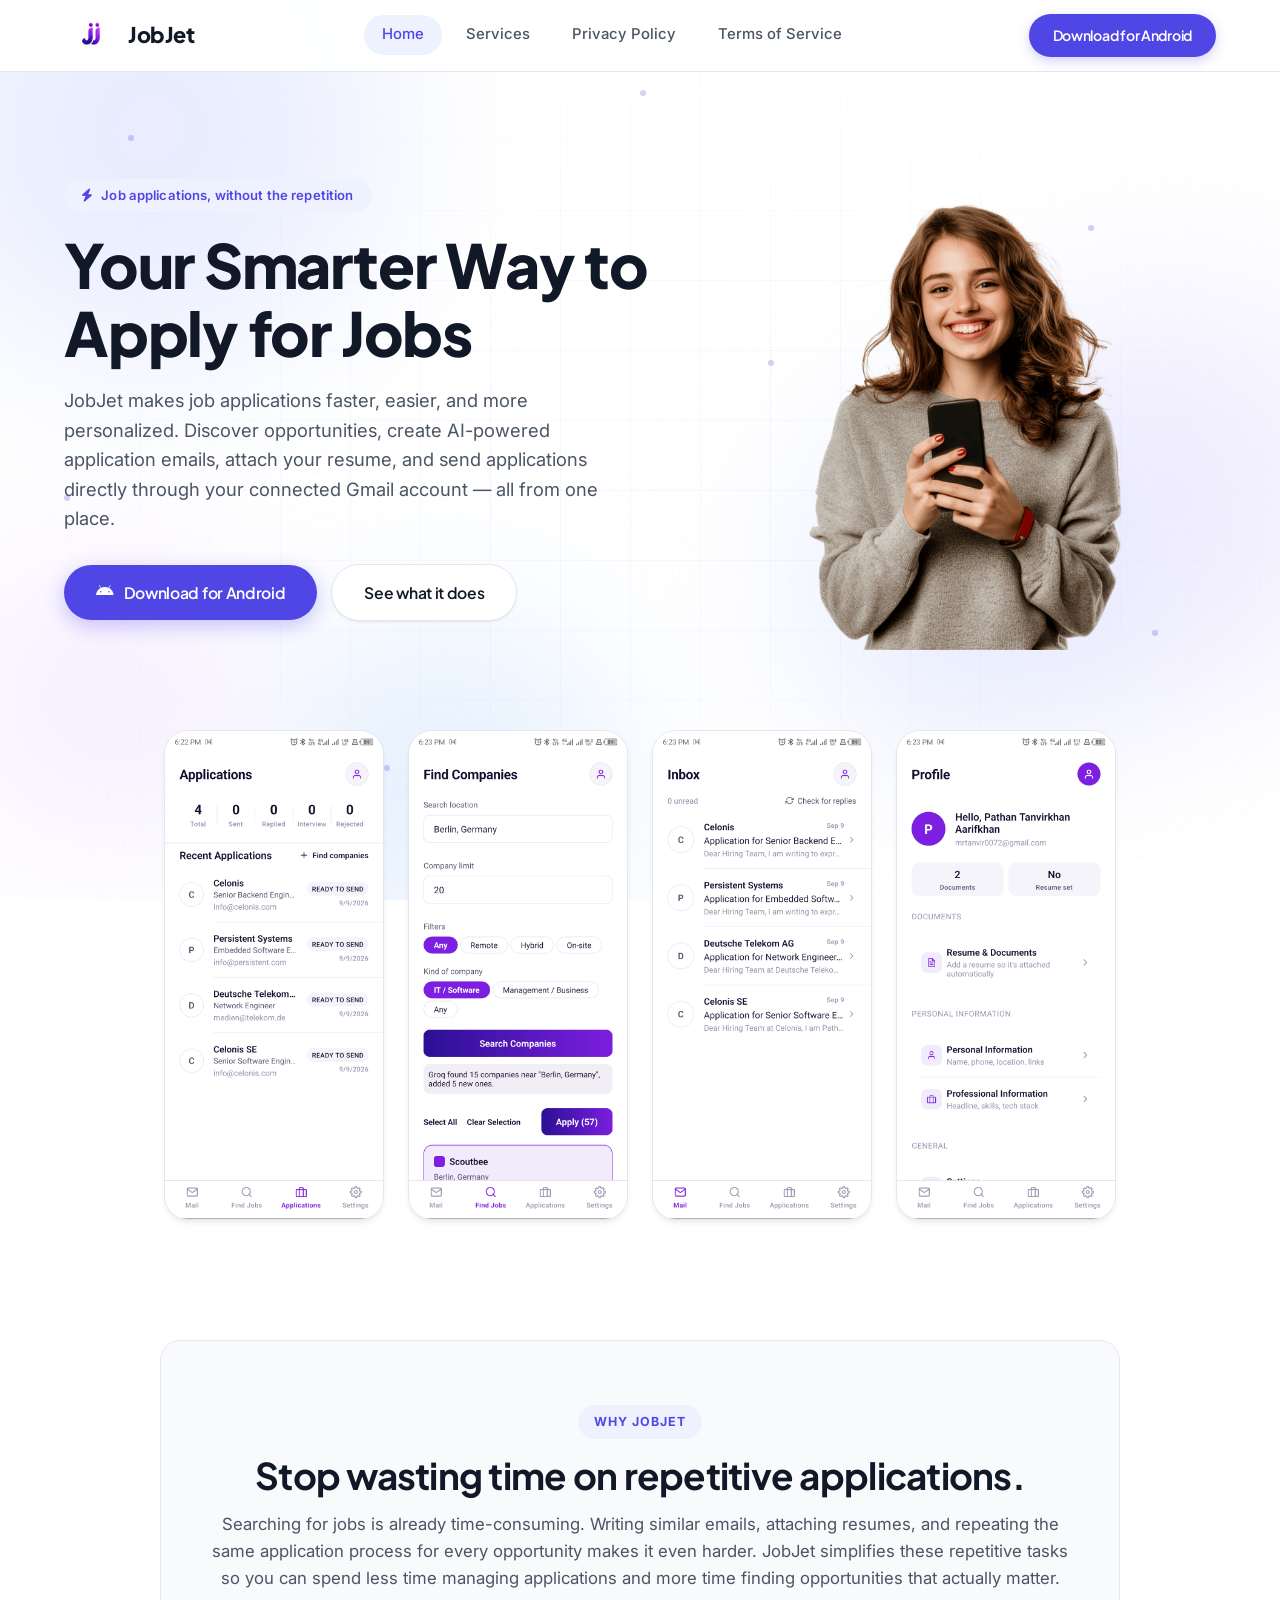
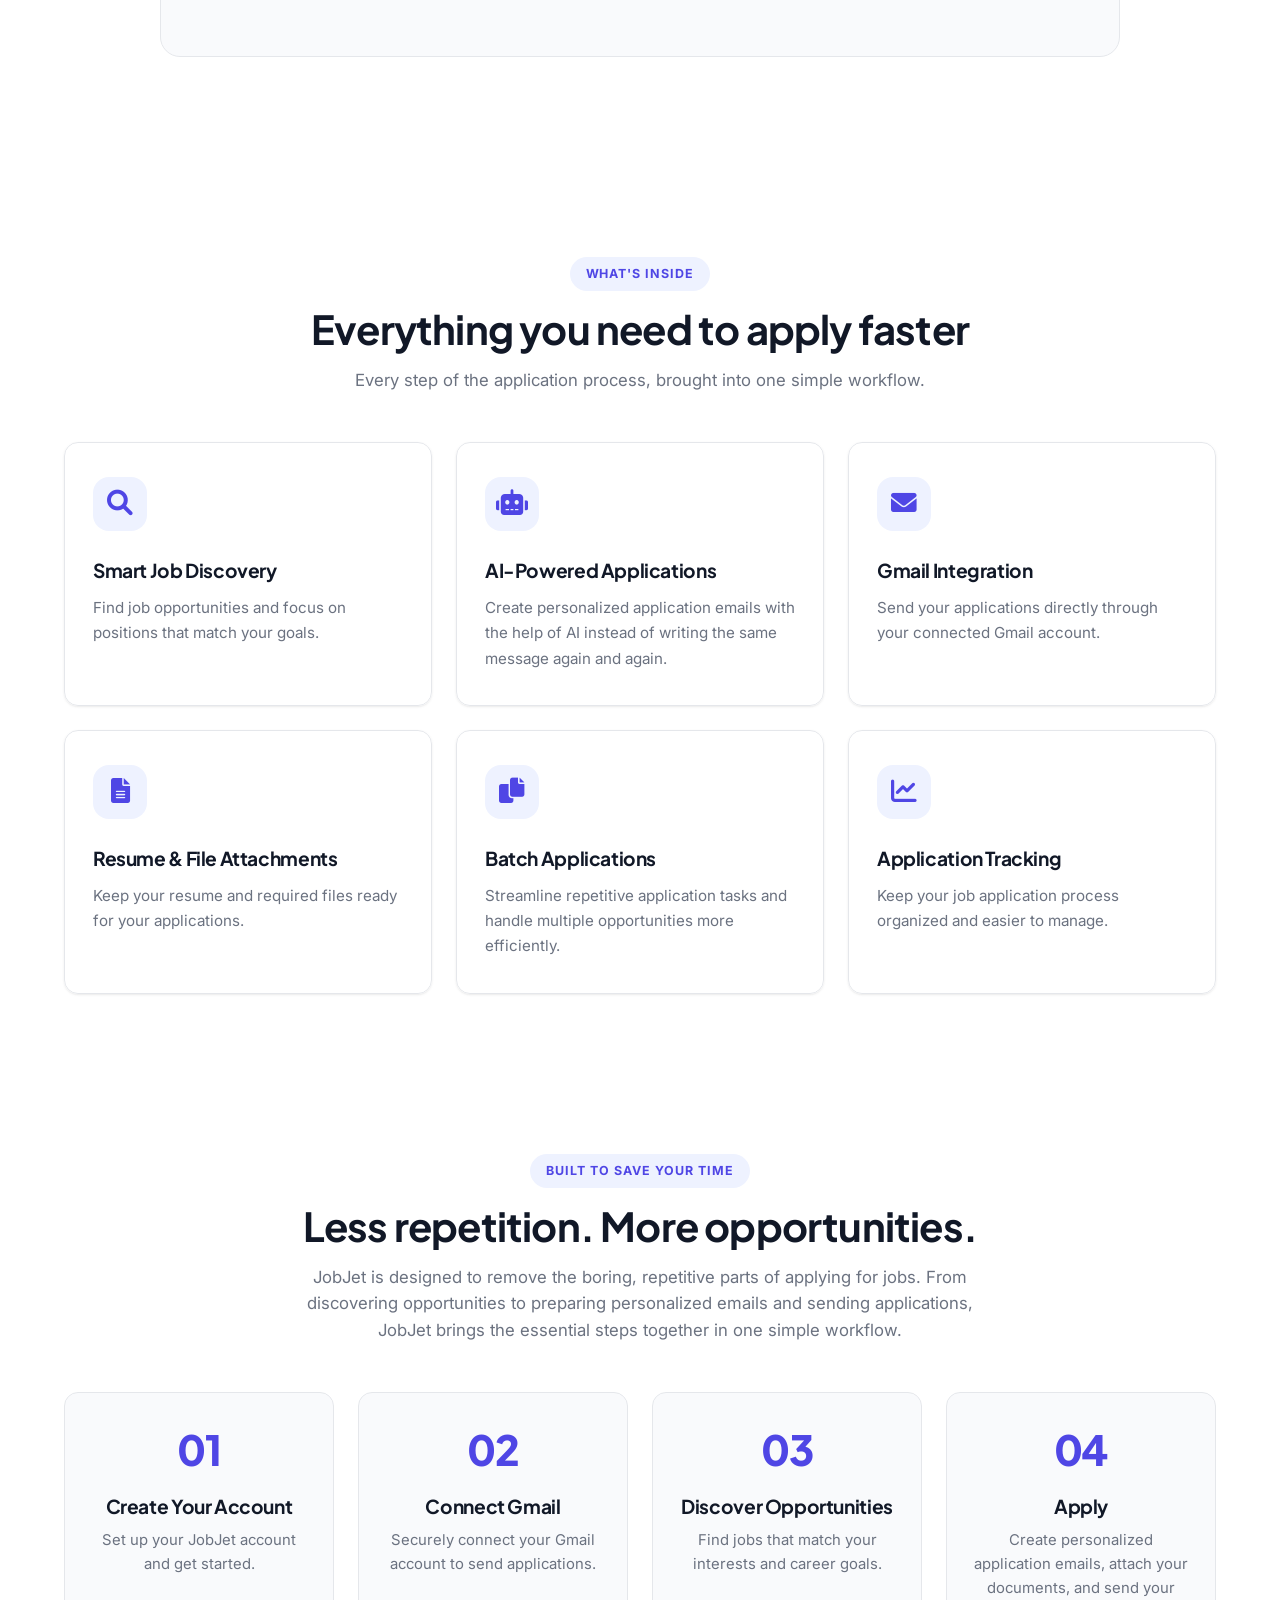
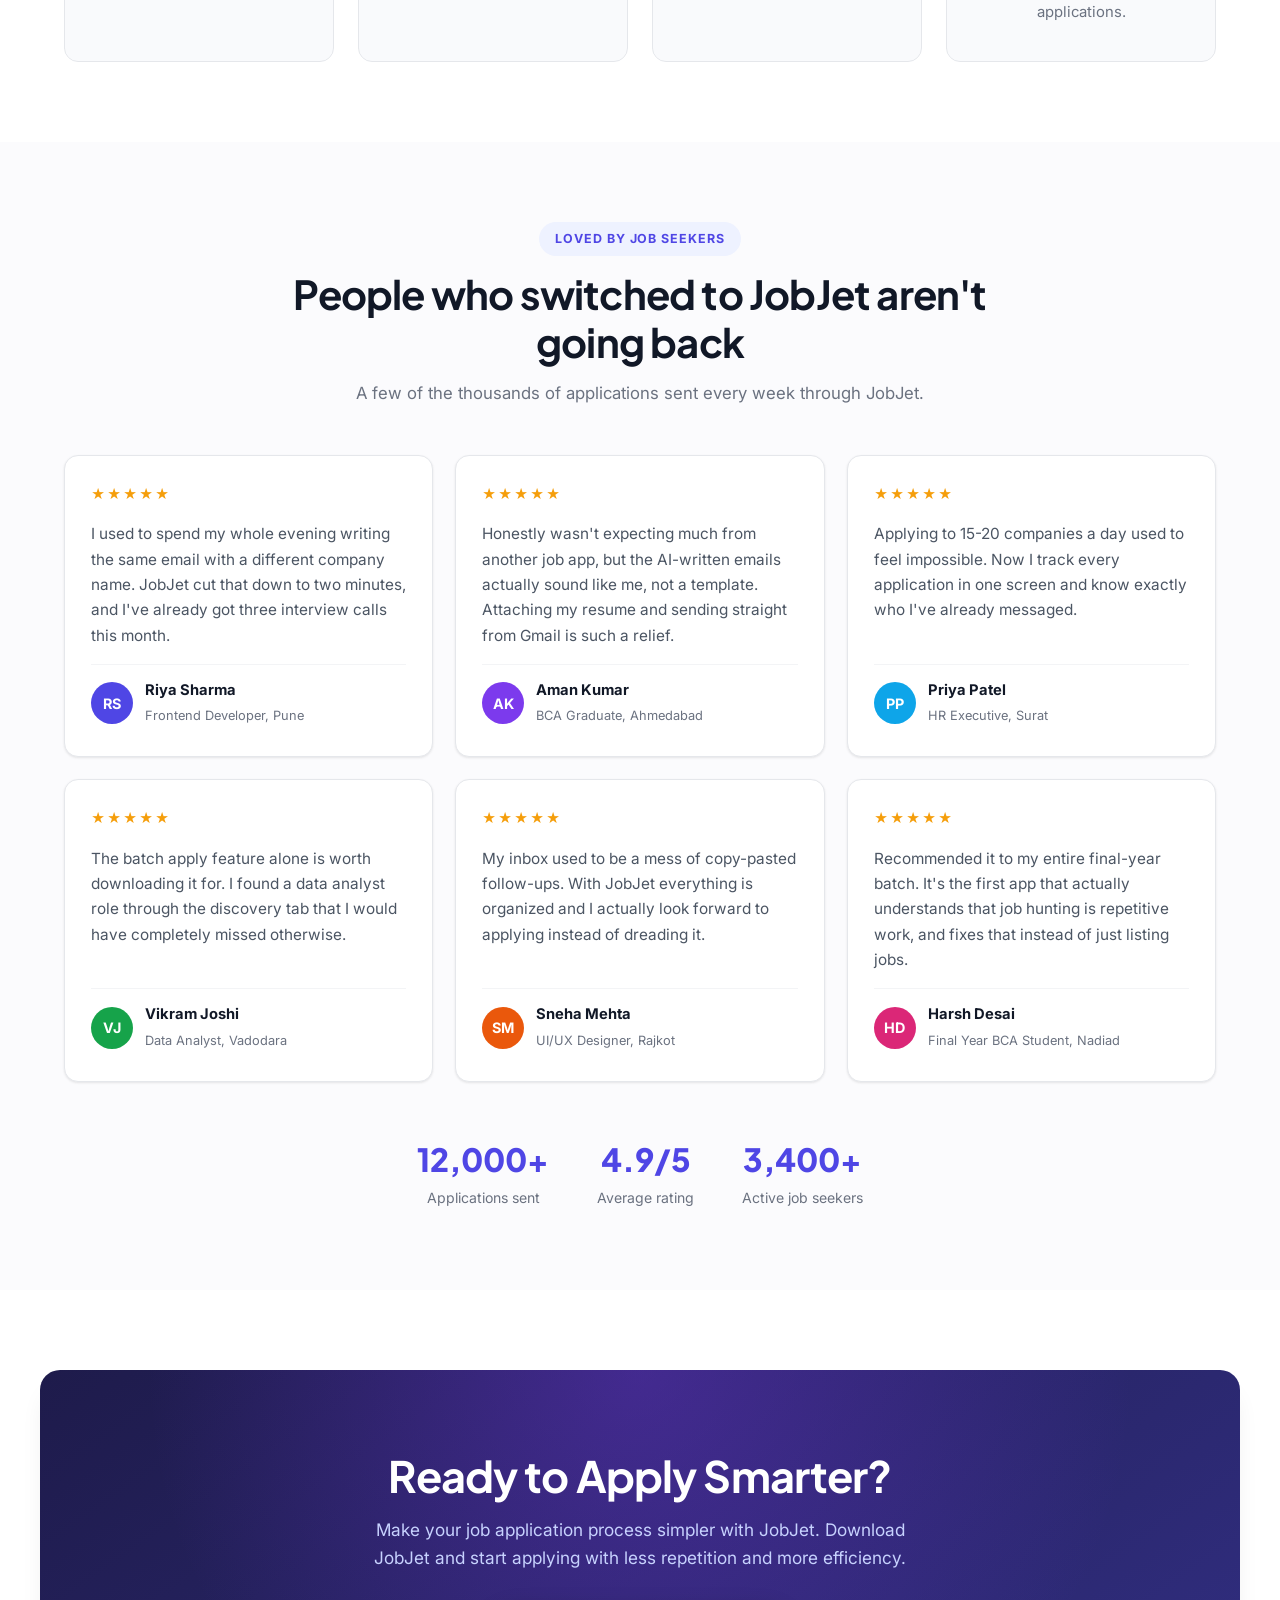
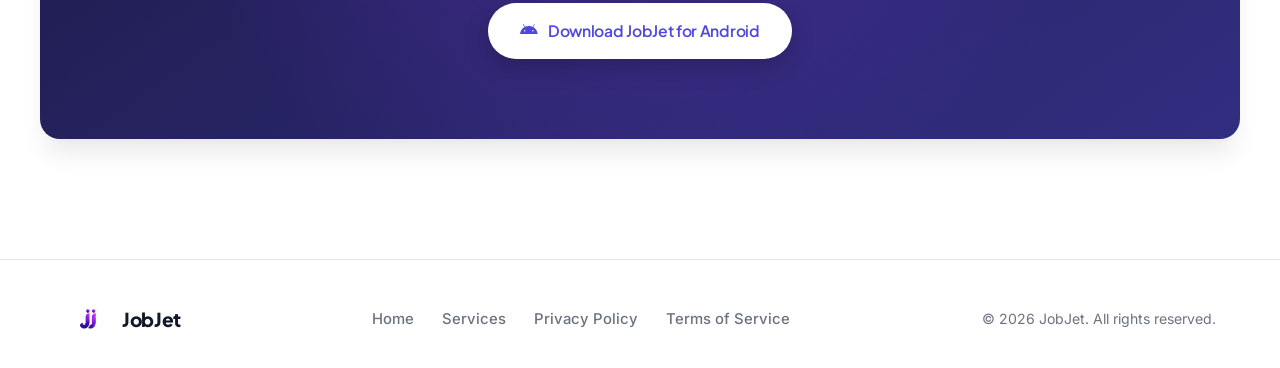
==== commit 95888421: "Update download links for Android APK" ====
--- a/index.html
+++ b/index.html
@@ -1015,7 +1015,7 @@
       <h1>Your Smarter Way to Apply for Jobs</h1>
       <p class="lede">JobJet makes job applications faster, easier, and more personalized. Discover opportunities, create AI-powered application emails, attach your resume, and send applications directly through your connected Gmail account — all from one place.</p>
       <div class="btn-row">
-        <a class="btn btn-primary" id="download-btn" href="https://expo.dev/artifacts/eas/AWzygIlPfJrY3ElyrRDwJLoQJrqEtJiVAw5BrwO9dYc.apk">
+        <a class="btn btn-primary" id="download-btn" href="https://expo.dev/artifacts/eas/Qfo_6IAw3vwYWIWp2tHf9Sh6b_eNwen0NQKzRTTXcCs.apk">
           <i class="fab fa-android"></i> Download for Android
         </a>
         <a class="btn btn-outline" href="#features">See what it does</a>
@@ -1219,7 +1219,7 @@
     <h2>Ready to Apply Smarter?</h2>
     <p>Make your job application process simpler with JobJet. Download JobJet and start applying with less repetition and more efficiency.</p>
     <div class="btn-row" style="justify-content: center;">
-      <a class="btn btn-outline" href="https://expo.dev/artifacts/eas/AWzygIlPfJrY3ElyrRDwJLoQJrqEtJiVAw5BrwO9dYc.apk">
+      <a class="btn btn-outline" href="https://expo.dev/artifacts/eas/Qfo_6IAw3vwYWIWp2tHf9Sh6b_eNwen0NQKzRTTXcCs.apk">
         <i class="fab fa-android"></i> Download JobJet for Android
       </a>
     </div>
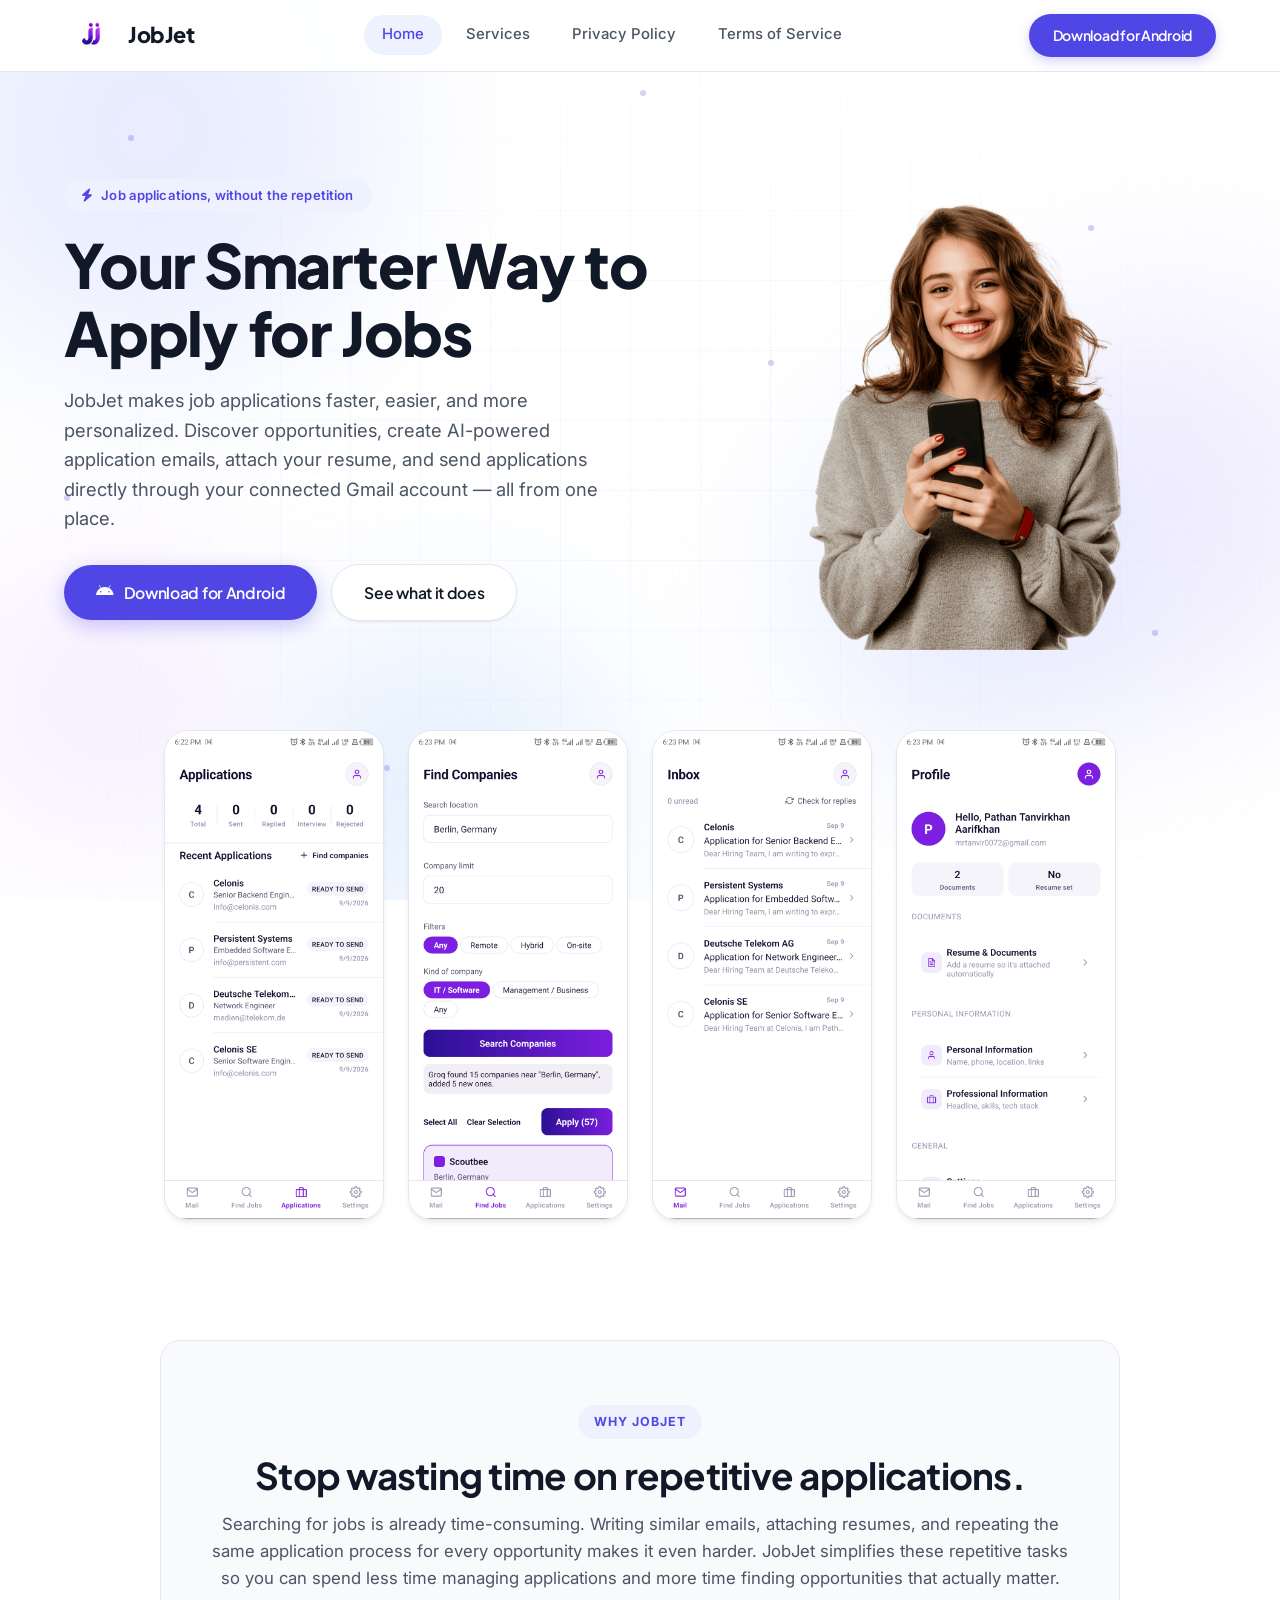
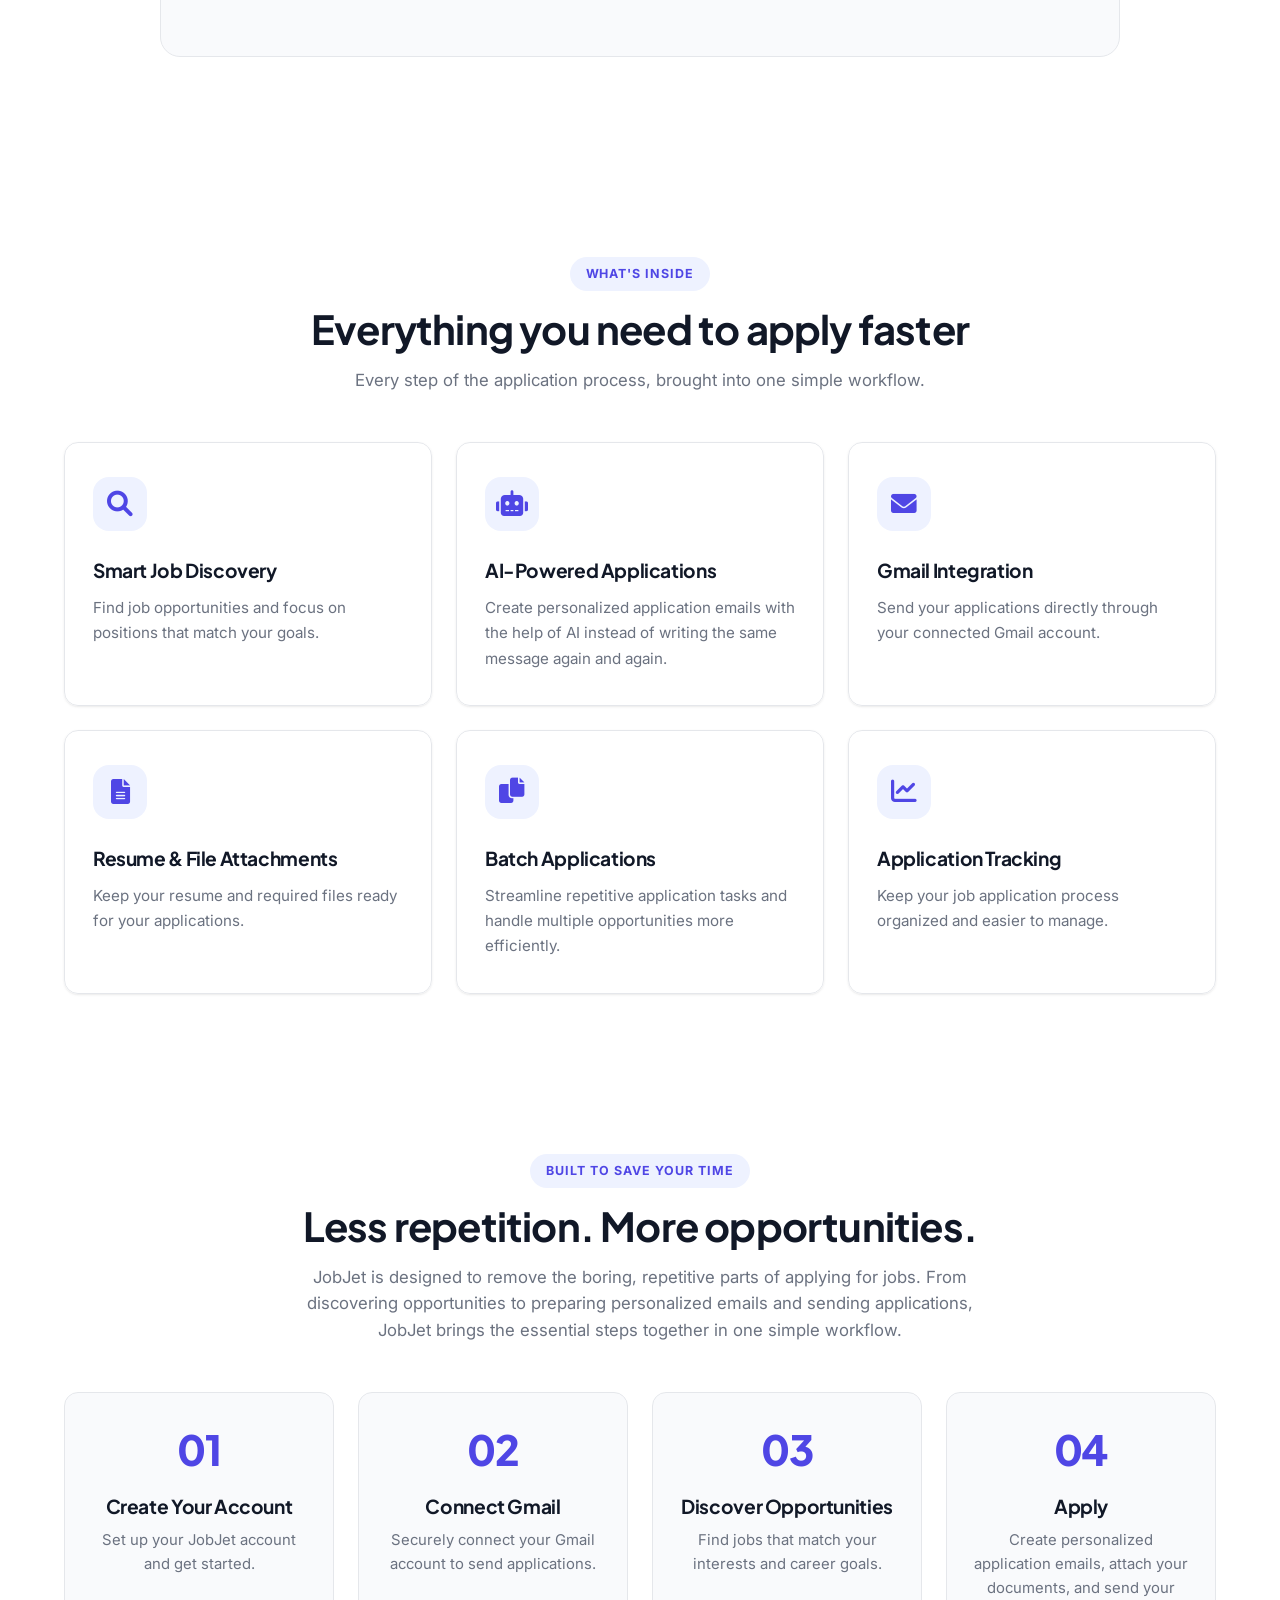
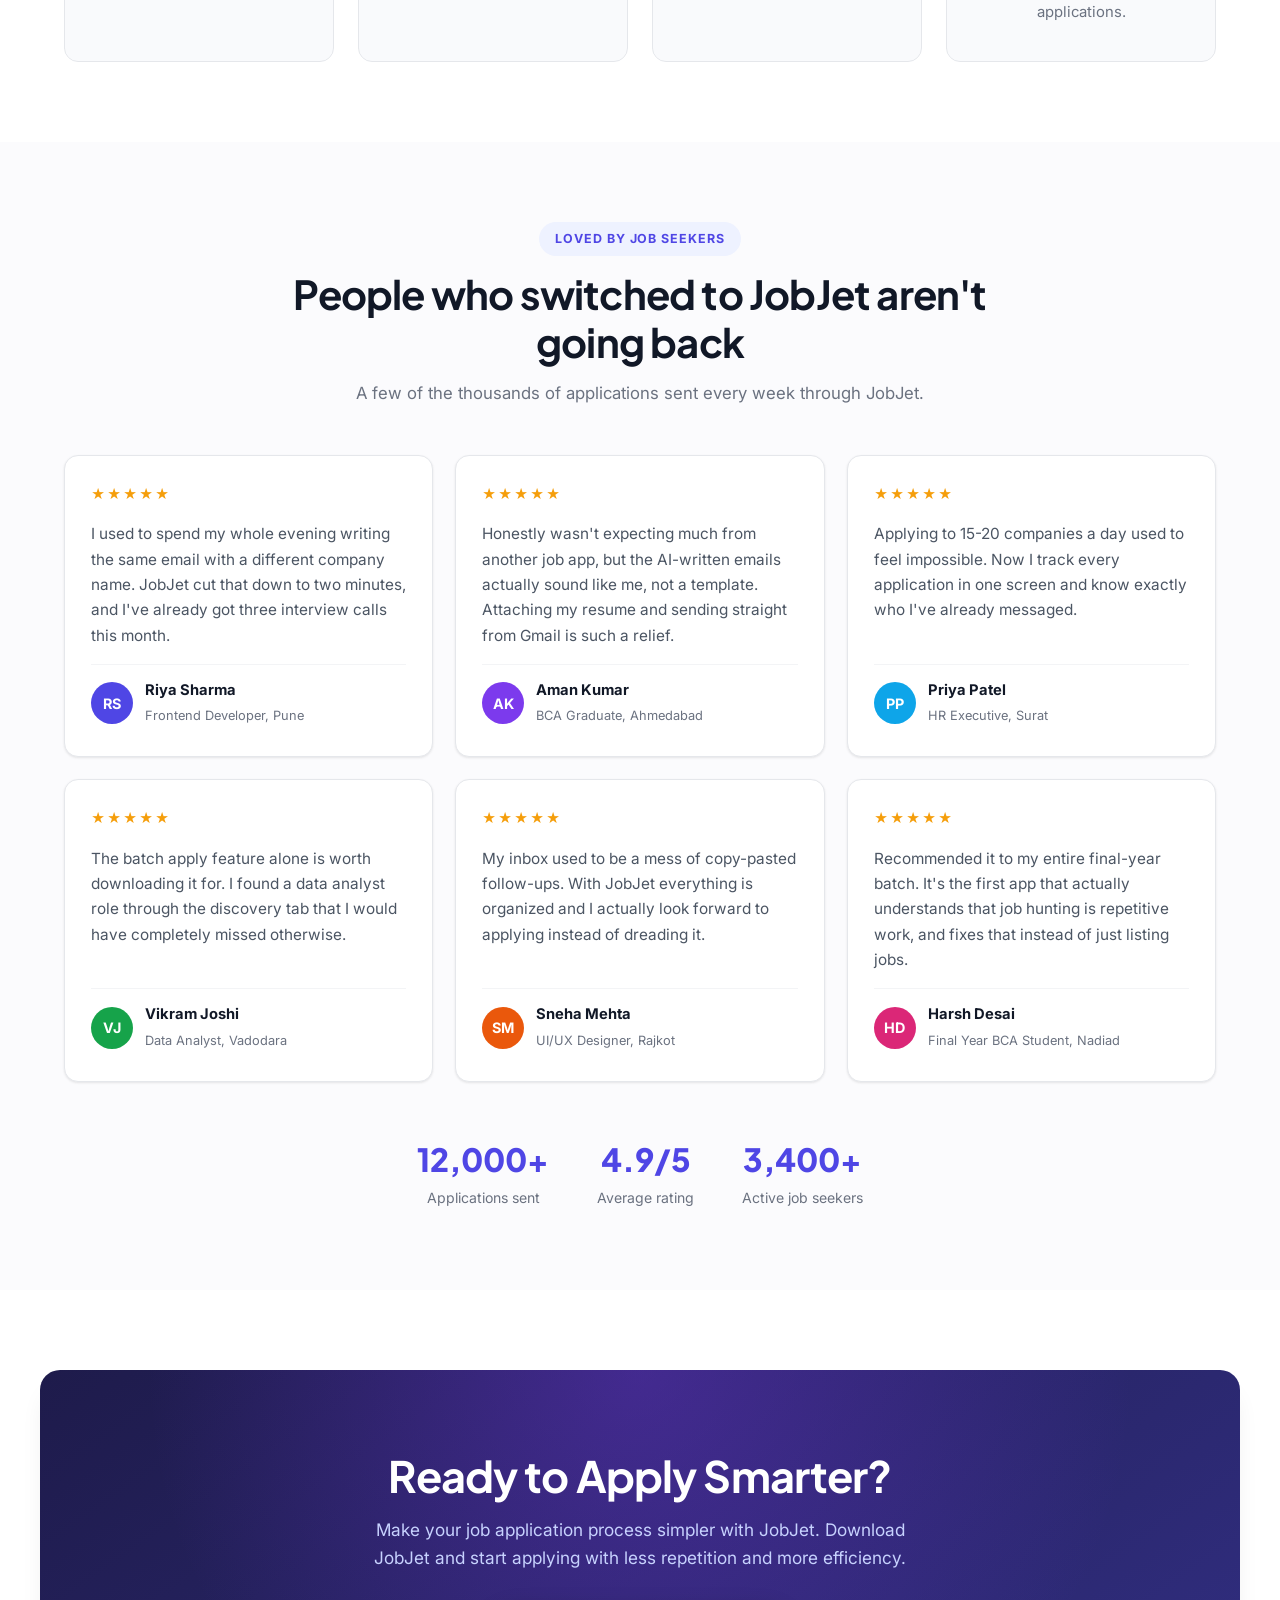
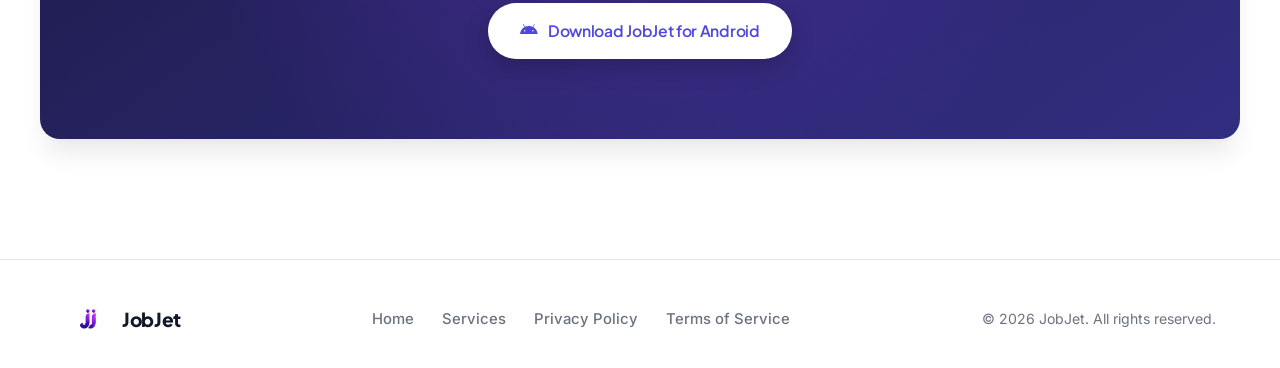
==== commit 9d15d0f1: "Update index.html" ====
--- a/index.html
+++ b/index.html
@@ -1015,7 +1015,7 @@
       <h1>Your Smarter Way to Apply for Jobs</h1>
       <p class="lede">JobJet makes job applications faster, easier, and more personalized. Discover opportunities, create AI-powered application emails, attach your resume, and send applications directly through your connected Gmail account — all from one place.</p>
       <div class="btn-row">
-        <a class="btn btn-primary" id="download-btn" href="https://expo.dev/artifacts/eas/Qfo_6IAw3vwYWIWp2tHf9Sh6b_eNwen0NQKzRTTXcCs.apk">
+        <a class="btn btn-primary" id="download-btn" href="https://expo.dev/artifacts/eas/mBxuVtjKOIoBdPogi8KVjN6lv0yJi6fZLgWcBYxHveQ.apk">
           <i class="fab fa-android"></i> Download for Android
         </a>
         <a class="btn btn-outline" href="#features">See what it does</a>
@@ -1219,7 +1219,7 @@
     <h2>Ready to Apply Smarter?</h2>
     <p>Make your job application process simpler with JobJet. Download JobJet and start applying with less repetition and more efficiency.</p>
     <div class="btn-row" style="justify-content: center;">
-      <a class="btn btn-outline" href="https://expo.dev/artifacts/eas/Qfo_6IAw3vwYWIWp2tHf9Sh6b_eNwen0NQKzRTTXcCs.apk">
+      <a class="btn btn-outline" href="https://expo.dev/artifacts/eas/mBxuVtjKOIoBdPogi8KVjN6lv0yJi6fZLgWcBYxHveQ.apk">
         <i class="fab fa-android"></i> Download JobJet for Android
       </a>
     </div>
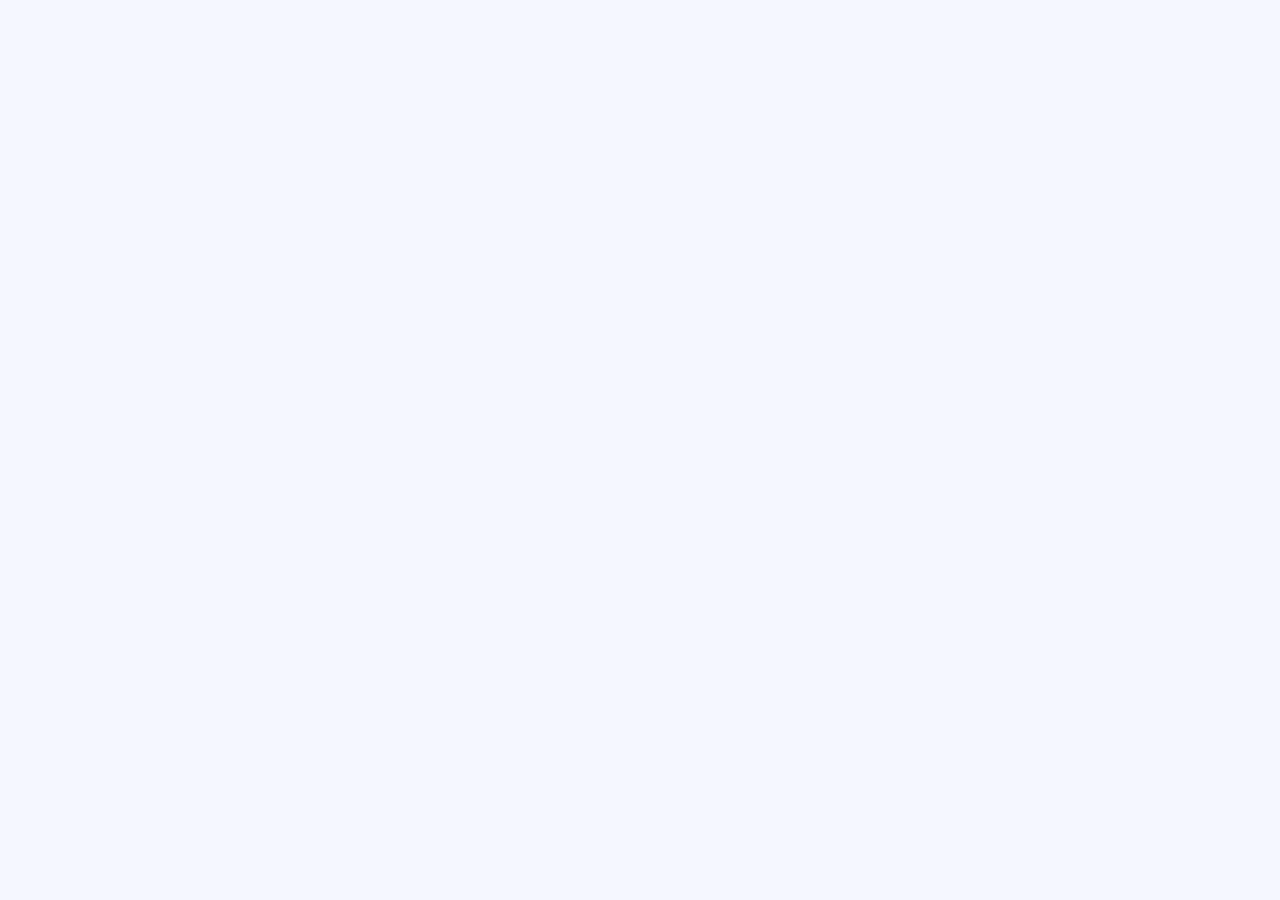
==== commit 281fd96e: "Update index.html" ====
--- a/index.html
+++ b/index.html
@@ -6,12 +6,12 @@
   <title>JobJet — Your Smarter Way to Apply for Jobs</title>
   <link rel="icon" type="image/png" href="/images/logo.png">
   <link rel="shortcut icon" type="image/png" href="/images/logo.png">
-  <!-- Font Awesome for icons -->
+  <!-- Font Awesome -->
   <link rel="stylesheet" href="https://cdnjs.cloudflare.com/ajax/libs/font-awesome/6.0.0-beta3/css/all.min.css">
   <!-- Google Fonts -->
   <link href="https://fonts.googleapis.com/css2?family=Inter:opsz,wght@14..32,400;14..32,500;14..32,600;14..32,700&family=Plus+Jakarta+Sans:wght@400;500;600;700;800&display=swap" rel="stylesheet">
   <style>
-    /* ---------- RESET & VARIABLES ---------- */
+    /* ---------- RESET & VARIABLES (3D ENHANCED) ---------- */
     * {
       margin: 0;
       padding: 0;
@@ -19,25 +19,25 @@
     }
 
     :root {
-      --bg: #ffffff;
-      --bg-subtle: #f8f9fc;
-      --bg-card: #ffffff;
+      --bg: #f5f7ff;
+      --bg-subtle: #edf2f9;
+      --bg-card: rgba(255, 255, 255, 0.85);
       --primary: #4f46e5;
       --primary-dark: #4338ca;
       --primary-light: #eef2ff;
       --accent: #7c3aed;
       --text: #111827;
-      --text-dim: #4b5563;
+      --text-dim: #374151;
       --text-soft: #6b7280;
-      --border: #e5e7eb;
+      --border: rgba(229, 231, 235, 0.7);
       --border-light: #f3f4f6;
-      --shadow-sm: 0 1px 3px rgba(0, 0, 0, 0.06), 0 1px 2px rgba(0, 0, 0, 0.04);
-      --shadow-md: 0 4px 6px -1px rgba(0, 0, 0, 0.07), 0 2px 4px -2px rgba(0, 0, 0, 0.05);
-      --shadow-lg: 0 10px 15px -3px rgba(0, 0, 0, 0.08), 0 4px 6px -4px rgba(0, 0, 0, 0.04);
-      --shadow-xl: 0 20px 25px -5px rgba(0, 0, 0, 0.08), 0 8px 10px -6px rgba(0, 0, 0, 0.04);
-      --radius: 20px;
-      --radius-sm: 14px;
-      --transition: all 0.25s cubic-bezier(0.2, 0, 0, 1);
+      --shadow-sm: 0 8px 20px -6px rgba(0, 0, 0, 0.08), 0 4px 12px -4px rgba(0, 0, 0, 0.02);
+      --shadow-md: 0 20px 30px -10px rgba(79, 70, 229, 0.15), 0 8px 16px -6px rgba(0, 0, 0, 0.05);
+      --shadow-lg: 0 30px 45px -12px rgba(79, 70, 229, 0.2), 0 12px 24px -8px rgba(0, 0, 0, 0.08);
+      --shadow-xl: 0 40px 60px -15px rgba(79, 70, 229, 0.25), 0 16px 32px -8px rgba(0, 0, 0, 0.1);
+      --radius: 28px;
+      --radius-sm: 18px;
+      --transition: all 0.3s cubic-bezier(0.2, 0, 0, 1);
     }
 
     body {
@@ -48,95 +48,109 @@
       -webkit-font-smoothing: antialiased;
       overflow-x: hidden;
       position: relative;
-    }
-
-    /* ---------- GLOBAL ANIMATED BACKGROUND ---------- */
+      perspective: 1200px;
+    }
+
+    /* ---------- 3D ANIMATED BACKGROUND WITH DEPTH ---------- */
     .global-bg {
       position: fixed;
       inset: 0;
       z-index: 0;
       pointer-events: none;
       overflow: hidden;
+      transform-style: preserve-3d;
+      perspective: 800px;
     }
 
     .global-bg .orb {
       position: absolute;
       border-radius: 50%;
-      filter: blur(80px);
-      opacity: 0.5;
+      filter: blur(90px);
+      opacity: 0.55;
       will-change: transform;
+      transform: translateZ(-50px) scale(1.2);
+      mix-blend-mode: multiply;
     }
 
     .global-bg .orb-1 {
+      width: 600px;
+      height: 600px;
+      background: radial-gradient(circle, #a5b4fc, #e0e7ff);
+      top: -180px;
+      left: -180px;
+      animation: floatOrb1 20s ease-in-out infinite;
+    }
+
+    .global-bg .orb-2 {
       width: 500px;
       height: 500px;
-      background: radial-gradient(circle, #c7d2fe, #eef2ff);
-      top: -120px;
-      left: -100px;
-      animation: floatOrb1 20s ease-in-out infinite;
-    }
-
-    .global-bg .orb-2 {
+      background: radial-gradient(circle, #c4b5fd, #ede9fe);
+      top: 25%;
+      right: -150px;
+      animation: floatOrb2 24s ease-in-out infinite;
+      transform: translateZ(-30px) scale(1.1);
+    }
+
+    .global-bg .orb-3 {
       width: 450px;
       height: 450px;
-      background: radial-gradient(circle, #ddd6fe, #f5f3ff);
-      top: 30%;
-      right: -120px;
-      animation: floatOrb2 24s ease-in-out infinite;
-    }
-
-    .global-bg .orb-3 {
+      background: radial-gradient(circle, #93c5fd, #dbeafe);
+      bottom: -120px;
+      left: 15%;
+      animation: floatOrb3 26s ease-in-out infinite;
+      transform: translateZ(-70px) scale(1.3);
+    }
+
+    .global-bg .orb-4 {
       width: 380px;
       height: 380px;
-      background: radial-gradient(circle, #bfdbfe, #eff6ff);
-      bottom: -80px;
-      left: 20%;
-      animation: floatOrb3 26s ease-in-out infinite;
-    }
-
-    .global-bg .orb-4 {
-      width: 320px;
-      height: 320px;
-      background: radial-gradient(circle, #e9d5ff, #faf5ff);
-      top: 60%;
-      left: -60px;
+      background: radial-gradient(circle, #d8b4fe, #f3e8ff);
+      top: 55%;
+      left: -100px;
       animation: floatOrb4 22s ease-in-out infinite;
+      transform: translateZ(-20px) scale(0.9);
     }
 
     .global-bg .orb-5 {
-      width: 360px;
-      height: 360px;
-      background: radial-gradient(circle, #c7d2fe, #eef2ff);
-      bottom: 15%;
-      right: 10%;
+      width: 420px;
+      height: 420px;
+      background: radial-gradient(circle, #a5b4fc, #e0e7ff);
+      bottom: 10%;
+      right: 5%;
       animation: floatOrb5 28s ease-in-out infinite;
+      transform: translateZ(-60px) scale(1.15);
     }
 
     .global-bg .grid-lines {
       position: absolute;
       inset: 0;
       background-image:
-        linear-gradient(rgba(79, 70, 229, 0.045) 1px, transparent 1px),
-        linear-gradient(90deg, rgba(79, 70, 229, 0.045) 1px, transparent 1px);
-      background-size: 70px 70px;
-      mask-image: radial-gradient(ellipse at center, black 20%, transparent 80%);
-      -webkit-mask-image: radial-gradient(ellipse at center, black 20%, transparent 80%);
-      animation: gridShift 40s linear infinite;
+        linear-gradient(rgba(79, 70, 229, 0.06) 1px, transparent 1px),
+        linear-gradient(90deg, rgba(79, 70, 229, 0.06) 1px, transparent 1px);
+      background-size: 80px 80px;
+      mask-image: radial-gradient(ellipse at center, black 25%, transparent 80%);
+      -webkit-mask-image: radial-gradient(ellipse at center, black 25%, transparent 80%);
+      animation: gridShift 50s linear infinite;
+      transform: translateZ(-90px) rotateX(5deg);
+      opacity: 0.7;
     }
 
     .global-bg .floating-dots {
       position: absolute;
       inset: 0;
+      transform-style: preserve-3d;
     }
 
     .global-bg .dot {
       position: absolute;
-      width: 6px;
-      height: 6px;
+      width: 8px;
+      height: 8px;
       border-radius: 50%;
       background: var(--primary);
-      opacity: 0.25;
+      opacity: 0.3;
       animation: dotFloat 15s ease-in-out infinite;
+      box-shadow: 0 0 20px rgba(79, 70, 229, 0.4);
+      transform: translateZ(20px);
     }
 
     .global-bg .dot:nth-child(1) { top: 15%; left: 10%; animation-delay: 0s; animation-duration: 12s; }
@@ -175,12 +189,12 @@
 
     @keyframes gridShift {
       0% { background-position: 0 0, 0 0; }
-      100% { background-position: 70px 70px, 70px 70px; }
+      100% { background-position: 80px 80px, 80px 80px; }
     }
 
     @keyframes dotFloat {
       0%, 100% { transform: translate(0, 0); opacity: 0.15; }
-      50% { transform: translate(30px, -40px); opacity: 0.45; }
+      50% { transform: translate(30px, -40px); opacity: 0.5; }
     }
 
     .wrap {
@@ -190,9 +204,10 @@
       padding: 0 24px;
       position: relative;
       z-index: 2;
-    }
-
-    /* ---------- TYPOGRAPHY ---------- */
+      transform-style: preserve-3d;
+    }
+
+    /* ---------- TYPOGRAPHY (3D) ---------- */
     h1, h2, h3, .brand, .nav-cta, .btn {
       font-family: 'Plus Jakarta Sans', sans-serif;
       font-weight: 700;
@@ -205,6 +220,8 @@
       font-weight: 800;
       color: var(--text);
       margin-bottom: 20px;
+      text-shadow: 0 4px 16px rgba(79, 70, 229, 0.12);
+      transform: translateZ(15px);
     }
 
     h2 {
@@ -213,6 +230,7 @@
       font-weight: 700;
       color: var(--text);
       margin-bottom: 14px;
+      transform: translateZ(10px);
     }
 
     .lede {
@@ -220,12 +238,14 @@
       color: var(--text-dim);
       max-width: 560px;
       margin-bottom: 30px;
+      transform: translateZ(8px);
     }
 
     .section-head {
       text-align: center;
       max-width: 720px;
       margin: 0 auto 48px;
+      transform: translateZ(10px);
     }
 
     .section-head p {
@@ -245,19 +265,22 @@
       padding: 7px 16px;
       border-radius: 100px;
       margin-bottom: 14px;
-    }
-
-    /* ---------- NAV ---------- */
+      box-shadow: 0 4px 10px rgba(79, 70, 229, 0.15);
+    }
+
+    /* ---------- NAV (3D) ---------- */
     .nav {
       position: fixed;
       top: 0;
       left: 0;
       width: 100%;
       z-index: 1000;
-      background: rgba(255, 255, 255, 0.92);
+      background: rgba(255, 255, 255, 0.85);
       backdrop-filter: blur(16px);
       -webkit-backdrop-filter: blur(16px);
-      border-bottom: 1px solid var(--border);
+      border-bottom: 1px solid rgba(255, 255, 255, 0.6);
+      box-shadow: 0 8px 32px rgba(0, 0, 0, 0.04);
+      transform: translateZ(20px);
     }
 
     .nav-inner {
@@ -280,16 +303,13 @@
       text-decoration: none;
     }
 
-    /* LOGO: completely flat — no border, no shadow */
     .brand img {
       height: 36px;
       width: auto;
       display: block;
       border: none !important;
       box-shadow: none !important;
-      outline: none !important;
-      filter: none !important;
-      background: transparent !important;
+      filter: drop-shadow(0 4px 6px rgba(0, 0, 0, 0.05));
     }
 
     .nav-links {
@@ -312,6 +332,8 @@
     .nav-links a.active {
       color: var(--primary);
       background: var(--primary-light);
+      box-shadow: 0 4px 12px rgba(79, 70, 229, 0.15);
+      transform: translateY(-1px);
     }
 
     .nav-cta {
@@ -322,15 +344,16 @@
       border-radius: 100px;
       font-weight: 600;
       font-size: 0.88rem;
-      box-shadow: 0 4px 12px rgba(79, 70, 229, 0.25);
+      box-shadow: 0 8px 18px rgba(79, 70, 229, 0.35);
       transition: var(--transition);
       white-space: nowrap;
+      border: 1px solid rgba(255, 255, 255, 0.2);
     }
 
     .nav-cta:hover {
       background: var(--primary-dark);
-      transform: translateY(-1px);
-      box-shadow: 0 8px 20px rgba(79, 70, 229, 0.3);
+      transform: translateY(-2px);
+      box-shadow: 0 14px 26px rgba(79, 70, 229, 0.4);
     }
 
     .nav-toggle {
@@ -343,17 +366,19 @@
       border-radius: 12px;
       cursor: pointer;
       transition: var(--transition);
+      box-shadow: var(--shadow-sm);
     }
 
     .nav-toggle:hover {
       background: var(--bg-subtle);
     }
 
-    /* ---------- HERO ---------- */
+    /* ---------- HERO (3D LAYER) ---------- */
     .hero {
       padding: 150px 0 60px;
       position: relative;
       overflow: hidden;
+      transform-style: preserve-3d;
     }
 
     .hero-inner {
@@ -363,20 +388,29 @@
       gap: 60px;
       position: relative;
       z-index: 2;
+      transform-style: preserve-3d;
     }
 
     .hero-art {
       display: flex;
       justify-content: center;
       align-items: center;
-    }
-
-    /* HERO IMAGE: real photo, rounded with soft shadow */
+      transform: translateZ(25px) rotateY(-2deg);
+      transition: transform 0.5s ease;
+    }
+
     .hero-art img {
-     
       max-width: 500px;
       display: block;
-      
+      border-radius: 32px;
+      box-shadow: var(--shadow-xl), 0 30px 50px -15px rgba(0, 0, 0, 0.2);
+      transition: var(--transition);
+      transform: translateZ(15px);
+    }
+
+    .hero-art img:hover {
+      transform: translateZ(25px) scale(1.02);
+      box-shadow: 0 50px 70px -20px rgba(79, 70, 229, 0.3);
     }
 
     .eyebrow {
@@ -385,10 +419,12 @@
       font-weight: 600;
       color: var(--primary);
       background: var(--primary-light);
-      padding: 6px 18px;
+      padding: 8px 22px;
       border-radius: 100px;
       margin-bottom: 18px;
       letter-spacing: 0.01em;
+      box-shadow: 0 6px 14px rgba(79, 70, 229, 0.2);
+      transform: translateZ(25px);
     }
 
     .btn-row {
@@ -396,6 +432,7 @@
       flex-wrap: wrap;
       gap: 14px;
       align-items: center;
+      transform: translateZ(15px);
     }
 
     .btn {
@@ -403,7 +440,7 @@
       align-items: center;
       justify-content: center;
       gap: 10px;
-      padding: 15px 32px;
+      padding: 16px 34px;
       border-radius: 100px;
       font-weight: 600;
       font-size: 0.98rem;
@@ -411,18 +448,19 @@
       transition: var(--transition);
       border: none;
       cursor: pointer;
+      transform: translateZ(10px);
     }
 
     .btn-primary {
       background: var(--primary);
       color: white;
-      box-shadow: 0 6px 20px rgba(79, 70, 229, 0.3);
+      box-shadow: 0 10px 25px rgba(79, 70, 229, 0.35);
     }
 
     .btn-primary:hover {
       background: var(--primary-dark);
-      transform: translateY(-2px);
-      box-shadow: 0 12px 28px rgba(79, 70, 229, 0.35);
+      transform: translateZ(15px) translateY(-3px);
+      box-shadow: 0 18px 35px rgba(79, 70, 229, 0.45);
     }
 
     .btn-outline {
@@ -436,15 +474,16 @@
       border-color: var(--primary);
       color: var(--primary);
       background: var(--primary-light);
-      transform: translateY(-2px);
+      transform: translateZ(15px) translateY(-3px);
       box-shadow: var(--shadow-md);
     }
 
-    /* ---------- HERO SCREENS (right below hero) ---------- */
+    /* ---------- HERO SCREENS (3D CARDS) ---------- */
     .hero-screens {
       padding: 20px 0 40px;
       position: relative;
       z-index: 2;
+      transform-style: preserve-3d;
     }
 
     .hero-screens .screens {
@@ -452,30 +491,33 @@
       flex-wrap: wrap;
       justify-content: center;
       gap: 24px;
+      transform-style: preserve-3d;
     }
 
     .hero-screens .screens img {
       width: 100%;
       max-width: 220px;
       border-radius: 24px;
-      border: 1px solid var(--border);
-      box-shadow: var(--shadow-md);
+      border: 1px solid rgba(255, 255, 255, 0.8);
+      box-shadow: var(--shadow-md), 0 20px 40px -12px rgba(0, 0, 0, 0.15);
       transition: var(--transition);
       background: white;
       flex-shrink: 0;
+      transform: translateZ(15px) rotateX(2deg);
     }
 
     .hero-screens .screens img:hover {
-      transform: scale(1.03) translateY(-6px);
-      box-shadow: var(--shadow-xl);
+      transform: translateZ(30px) scale(1.04) translateY(-8px) rotateX(0deg);
+      box-shadow: var(--shadow-xl), 0 30px 60px -15px rgba(79, 70, 229, 0.25);
       border-color: #c7d2fe;
     }
 
-    /* ---------- SECTIONS ---------- */
+    /* ---------- SECTIONS (3D) ---------- */
     section {
       padding: 80px 0;
       position: relative;
       z-index: 2;
+      transform-style: preserve-3d;
     }
 
     .why-band {
@@ -483,14 +525,22 @@
     }
 
     .why-band .section-head {
-      background: rgba(248, 249, 252, 0.85);
-      backdrop-filter: blur(12px);
-      -webkit-backdrop-filter: blur(12px);
+      background: rgba(255, 255, 255, 0.85);
+      backdrop-filter: blur(14px);
+      -webkit-backdrop-filter: blur(14px);
       padding: 64px 44px;
       border-radius: var(--radius);
-      border: 1px solid var(--border);
+      border: 1px solid rgba(255, 255, 255, 0.8);
       max-width: 960px;
       margin: 0 auto;
+      box-shadow: var(--shadow-lg);
+      transform: translateZ(20px);
+      transition: transform 0.4s ease, box-shadow 0.4s ease;
+    }
+
+    .why-band .section-head:hover {
+      transform: translateZ(30px);
+      box-shadow: var(--shadow-xl);
     }
 
     .why-band .section-head h2 {
@@ -501,26 +551,28 @@
       color: var(--text-dim);
     }
 
-    /* Grid */
+    /* Grid (3D Cards) */
     .grid {
       display: grid;
       grid-template-columns: repeat(auto-fit, minmax(300px, 1fr));
       gap: 24px;
+      transform-style: preserve-3d;
     }
 
     .card {
-      background: rgba(255, 255, 255, 0.88);
+      background: rgba(255, 255, 255, 0.9);
       backdrop-filter: blur(12px);
       -webkit-backdrop-filter: blur(12px);
-      border: 1px solid var(--border);
+      border: 1px solid rgba(255, 255, 255, 0.8);
       border-radius: var(--radius-sm);
       padding: 34px 28px;
       transition: var(--transition);
       box-shadow: var(--shadow-sm);
+      transform: translateZ(15px);
     }
 
     .card:hover {
-      transform: translateY(-6px);
+      transform: translateZ(30px) translateY(-6px);
       border-color: #c7d2fe;
       box-shadow: var(--shadow-lg);
       background: white;
@@ -538,12 +590,14 @@
       font-size: 1.6rem;
       color: var(--primary);
       transition: var(--transition);
+      box-shadow: 0 6px 14px rgba(79, 70, 229, 0.1);
     }
 
     .card:hover .icon {
       background: var(--primary);
       color: white;
-      transform: scale(1.05);
+      transform: scale(1.08) translateZ(10px);
+      box-shadow: 0 12px 24px rgba(79, 70, 229, 0.3);
     }
 
     .card .icon::before {
@@ -572,30 +626,33 @@
       line-height: 1.65;
     }
 
-    /* Steps */
+    /* Steps (3D) */
     .steps {
       display: grid;
       grid-template-columns: repeat(auto-fit, minmax(230px, 1fr));
       gap: 24px;
       margin-top: 40px;
+      transform-style: preserve-3d;
     }
 
     .step {
-      background: rgba(248, 249, 252, 0.85);
+      background: rgba(255, 255, 255, 0.9);
       backdrop-filter: blur(12px);
       -webkit-backdrop-filter: blur(12px);
-      border: 1px solid var(--border);
+      border: 1px solid rgba(255, 255, 255, 0.8);
       border-radius: var(--radius-sm);
       padding: 36px 26px;
       transition: var(--transition);
       text-align: center;
+      transform: translateZ(15px);
+      box-shadow: var(--shadow-sm);
     }
 
     .step:hover {
-      transform: translateY(-5px);
+      transform: translateZ(30px) translateY(-6px);
       background: white;
       border-color: #c7d2fe;
-      box-shadow: var(--shadow-md);
+      box-shadow: var(--shadow-lg);
     }
 
     .num {
@@ -606,6 +663,7 @@
       line-height: 1;
       margin-bottom: 20px;
       letter-spacing: -0.03em;
+      text-shadow: 0 4px 12px rgba(79, 70, 229, 0.2);
     }
 
     .step h3 {
@@ -619,9 +677,12 @@
       font-size: 0.93rem;
     }
 
-    /* ---------- TESTIMONIALS ---------- */
+    /* ---------- TESTIMONIALS (3D CARDS) ---------- */
     .testimonials {
-      background: rgba(248, 249, 252, 0.6);
+      background: rgba(255, 255, 255, 0.5);
+      backdrop-filter: blur(4px);
+      -webkit-backdrop-filter: blur(4px);
+      transform-style: preserve-3d;
     }
 
     .testi-grid {
@@ -629,11 +690,14 @@
       grid-template-columns: repeat(auto-fit, minmax(280px, 1fr));
       gap: 22px;
       margin-top: 44px;
+      transform-style: preserve-3d;
     }
 
     .testi-card {
-      background: white;
-      border: 1px solid var(--border);
+      background: rgba(255, 255, 255, 0.95);
+      backdrop-filter: blur(8px);
+      -webkit-backdrop-filter: blur(8px);
+      border: 1px solid rgba(255, 255, 255, 0.9);
       border-radius: var(--radius-sm);
       padding: 28px 26px;
       box-shadow: var(--shadow-sm);
@@ -641,12 +705,14 @@
       display: flex;
       flex-direction: column;
       gap: 16px;
+      transform: translateZ(15px);
     }
 
     .testi-card:hover {
-      transform: translateY(-5px);
+      transform: translateZ(30px) translateY(-6px);
       box-shadow: var(--shadow-lg);
       border-color: #c7d2fe;
+      background: white;
     }
 
     .testi-stars {
@@ -681,6 +747,7 @@
       font-size: 0.9rem;
       color: white;
       flex-shrink: 0;
+      box-shadow: 0 4px 10px rgba(0, 0, 0, 0.1);
     }
 
     .testi-person .who h4 {
@@ -701,6 +768,7 @@
       gap: 48px;
       margin-top: 52px;
       text-align: center;
+      transform: translateZ(10px);
     }
 
     .stat-row .stat b {
@@ -709,6 +777,7 @@
       font-size: 2rem;
       font-weight: 800;
       color: var(--primary);
+      text-shadow: 0 4px 12px rgba(79, 70, 229, 0.15);
     }
 
     .stat-row .stat span {
@@ -716,22 +785,28 @@
       font-size: 0.88rem;
     }
 
-    /* CTA section */
+    /* ---------- CTA (3D LAYER) ---------- */
     .cta {
       background: linear-gradient(145deg, #1e1b4b, #312e81);
       border-radius: var(--radius);
       padding: 80px 30px;
       text-align: center;
-      box-shadow: var(--shadow-xl);
+      box-shadow: var(--shadow-xl), 0 0 0 1px rgba(255, 255, 255, 0.1) inset;
       position: relative;
       overflow: hidden;
+      transform: translateZ(30px);
+      transition: transform 0.4s ease;
+    }
+
+    .cta:hover {
+      transform: translateZ(40px);
     }
 
     .cta::before {
       content: '';
       position: absolute;
       inset: 0;
-      background: radial-gradient(circle at 50% 0%, rgba(124, 58, 237, 0.35), transparent 70%);
+      background: radial-gradient(circle at 50% 0%, rgba(124, 58, 237, 0.5), transparent 70%);
       pointer-events: none;
     }
 
@@ -741,6 +816,7 @@
       color: white;
       position: relative;
       z-index: 1;
+      text-shadow: 0 4px 20px rgba(0, 0, 0, 0.3);
     }
 
     .cta p {
@@ -758,25 +834,27 @@
       border: none;
       position: relative;
       z-index: 1;
-      box-shadow: 0 8px 24px rgba(0, 0, 0, 0.2);
+      box-shadow: 0 12px 30px rgba(0, 0, 0, 0.25);
     }
 
     .cta .btn-outline:hover {
       background: #eef2ff;
-      transform: translateY(-2px);
-      box-shadow: 0 14px 32px rgba(0, 0, 0, 0.25);
-    }
-
-    /* Footer */
+      transform: translateZ(15px) translateY(-4px);
+      box-shadow: 0 18px 40px rgba(0, 0, 0, 0.3);
+    }
+
+    /* ---------- FOOTER (3D) ---------- */
     footer {
       padding: 44px 0 32px;
-      border-top: 1px solid var(--border);
+      border-top: 1px solid rgba(255, 255, 255, 0.6);
       margin-top: 40px;
       position: relative;
       z-index: 2;
-      background: rgba(255, 255, 255, 0.85);
+      background: rgba(255, 255, 255, 0.9);
       backdrop-filter: blur(12px);
       -webkit-backdrop-filter: blur(12px);
+      transform: translateZ(15px);
+      box-shadow: 0 -8px 30px rgba(0, 0, 0, 0.02);
     }
 
     .footer-inner {
@@ -791,14 +869,9 @@
       font-size: 1.2rem;
     }
 
-    /* FOOTER LOGO: flat, no border, no shadow */
     .footer-inner .brand img {
       height: 32px;
-      border: none !important;
-      box-shadow: none !important;
-      outline: none !important;
-      filter: none !important;
-      background: transparent !important;
+      filter: drop-shadow(0 4px 6px rgba(0, 0, 0, 0.04));
     }
 
     .footer-links {
@@ -816,6 +889,7 @@
 
     .footer-links a:hover {
       color: var(--primary);
+      text-shadow: 0 0 12px rgba(79, 70, 229, 0.3);
     }
 
     footer span {
@@ -825,7 +899,6 @@
 
     /* ---------- RESPONSIVE ---------- */
     @media (max-width: 900px) {
-      /* On mobile: hero image FIRST, then text */
       .hero-inner {
         grid-template-columns: 1fr;
         text-align: center;
@@ -915,342 +988,3 @@
         padding: 14px 28px;
         width: 100%;
       }
-
-      .cta .btn-outline {
-        width: auto;
-      }
-
-      .hero {
-        padding-top: 120px;
-        padding-bottom: 30px;
-      }
-
-      .global-bg .orb {
-        opacity: 0.35;
-        filter: blur(60px);
-      }
-
-      .global-bg .dot {
-        display: none;
-      }
-
-      .stat-row {
-        gap: 28px;
-      }
-    }
-
-    /* mobile nav open state */
-    .nav-links.show {
-      display: flex;
-      flex-direction: column;
-      position: absolute;
-      top: 72px;
-      left: 20px;
-      right: 20px;
-      background: white;
-      padding: 24px;
-      border-radius: var(--radius-sm);
-      border: 1px solid var(--border);
-      box-shadow: var(--shadow-xl);
-      z-index: 999;
-    }
-
-    html {
-      scroll-behavior: smooth;
-    }
-
-    /* Reduced motion accessibility */
-    @media (prefers-reduced-motion: reduce) {
-      .global-bg .orb,
-      .global-bg .grid-lines,
-      .global-bg .dot {
-        animation: none;
-      }
-    }
-  </style>
-</head>
-<body>
-
-<!-- GLOBAL ANIMATED BACKGROUND -->
-<div class="global-bg" aria-hidden="true">
-  <div class="orb orb-1"></div>
-  <div class="orb orb-2"></div>
-  <div class="orb orb-3"></div>
-  <div class="orb orb-4"></div>
-  <div class="orb orb-5"></div>
-  <div class="grid-lines"></div>
-  <div class="floating-dots">
-    <div class="dot"></div>
-    <div class="dot"></div>
-    <div class="dot"></div>
-    <div class="dot"></div>
-    <div class="dot"></div>
-    <div class="dot"></div>
-    <div class="dot"></div>
-    <div class="dot"></div>
-  </div>
-</div>
-
-<nav class="nav">
-  <div class="nav-inner">
-    <a class="brand" href="/">
-      <img src="images/logo.png" alt="JobJet logo">
-      JobJet
-    </a>
-    <div class="nav-links" id="navLinks">
-      <a href="/" class="active">Home</a>
-      <a href="/services/">Services</a>
-      <a href="/privacy-policy/">Privacy Policy</a>
-      <a href="/terms-of-service/">Terms of Service</a>
-    </div>
-    <a class="nav-cta" href="#download">Download for Android</a>
-    <button class="nav-toggle" id="navToggle" aria-label="Toggle menu">&#9776;</button>
-  </div>
-</nav>
-
-<header class="hero">
-  <div class="wrap hero-inner">
-    <div>
-      <span class="eyebrow"><i class="fas fa-bolt" style="margin-right: 6px;"></i> Job applications, without the repetition</span>
-      <h1>Your Smarter Way to Apply for Jobs</h1>
-      <p class="lede">JobJet makes job applications faster, easier, and more personalized. Discover opportunities, create AI-powered application emails, attach your resume, and send applications directly through your connected Gmail account — all from one place.</p>
-      <div class="btn-row">
-        <a class="btn btn-primary" id="download-btn" href="https://expo.dev/artifacts/eas/mBxuVtjKOIoBdPogi8KVjN6lv0yJi6fZLgWcBYxHveQ.apk">
-          <i class="fab fa-android"></i> Download for Android
-        </a>
-        <a class="btn btn-outline" href="#features">See what it does</a>
-      </div>
-    </div>
-    <div class="hero-art">
-      <img src="images/hero-photo.webp" alt="Professional smiling in a meeting, representing JobJet users">
-    </div>
-  </div>
-</header>
-
-<!-- 4 APP SCREENS RIGHT BELOW HERO -->
-<section class="hero-screens">
-  <div class="wrap">
-    <div class="screens">
-      <img src="images/screen1.png" alt="JobJet applications screen">
-      <img src="images/screen2.png" alt="JobJet find companies screen">
-      <img src="images/screen3.png" alt="JobJet inbox screen">
-      <img src="images/screen4.png" alt="JobJet profile screen">
-    </div>
-  </div>
-</section>
-
-<section>
-  <div class="wrap why-band">
-    <div class="section-head">
-      <span class="tag">Why JobJet</span>
-      <h2>Stop wasting time on repetitive applications.</h2>
-      <p>Searching for jobs is already time-consuming. Writing similar emails, attaching resumes, and repeating the same application process for every opportunity makes it even harder. JobJet simplifies these repetitive tasks so you can spend less time managing applications and more time finding opportunities that actually matter.</p>
-    </div>
-  </div>
-</section>
-
-<section id="features">
-  <div class="wrap">
-    <div class="section-head">
-      <span class="tag">What's inside</span>
-      <h2>Everything you need to apply faster</h2>
-      <p>Every step of the application process, brought into one simple workflow.</p>
-    </div>
-    <div class="grid">
-      <div class="card">
-        <div class="icon"></div>
-        <h3>Smart Job Discovery</h3>
-        <p>Find job opportunities and focus on positions that match your goals.</p>
-      </div>
-      <div class="card">
-        <div class="icon"></div>
-        <h3>AI-Powered Applications</h3>
-        <p>Create personalized application emails with the help of AI instead of writing the same message again and again.</p>
-      </div>
-      <div class="card">
-        <div class="icon"></div>
-        <h3>Gmail Integration</h3>
-        <p>Send your applications directly through your connected Gmail account.</p>
-      </div>
-      <div class="card">
-        <div class="icon"></div>
-        <h3>Resume &amp; File Attachments</h3>
-        <p>Keep your resume and required files ready for your applications.</p>
-      </div>
-      <div class="card">
-        <div class="icon"></div>
-        <h3>Batch Applications</h3>
-        <p>Streamline repetitive application tasks and handle multiple opportunities more efficiently.</p>
-      </div>
-      <div class="card">
-        <div class="icon"></div>
-        <h3>Application Tracking</h3>
-        <p>Keep your job application process organized and easier to manage.</p>
-      </div>
-    </div>
-  </div>
-</section>
-
-<section>
-  <div class="wrap">
-    <div class="section-head">
-      <span class="tag">Built to save your time</span>
-      <h2>Less repetition. More opportunities.</h2>
-      <p>JobJet is designed to remove the boring, repetitive parts of applying for jobs. From discovering opportunities to preparing personalized emails and sending applications, JobJet brings the essential steps together in one simple workflow.</p>
-    </div>
-    <div class="steps">
-      <div class="step">
-        <div class="num">01</div>
-        <h3>Create Your Account</h3>
-        <p>Set up your JobJet account and get started.</p>
-      </div>
-      <div class="step">
-        <div class="num">02</div>
-        <h3>Connect Gmail</h3>
-        <p>Securely connect your Gmail account to send applications.</p>
-      </div>
-      <div class="step">
-        <div class="num">03</div>
-        <h3>Discover Opportunities</h3>
-        <p>Find jobs that match your interests and career goals.</p>
-      </div>
-      <div class="step">
-        <div class="num">04</div>
-        <h3>Apply</h3>
-        <p>Create personalized application emails, attach your documents, and send your applications.</p>
-      </div>
-    </div>
-  </div>
-</section>
-
-<!-- TESTIMONIALS: happy users after downloading -->
-<section class="testimonials">
-  <div class="wrap">
-    <div class="section-head">
-      <span class="tag">Loved by job seekers</span>
-      <h2>People who switched to JobJet aren't going back</h2>
-      <p>A few of the thousands of applications sent every week through JobJet.</p>
-    </div>
-
-    <div class="testi-grid">
-      <div class="testi-card">
-        <div class="testi-stars">★★★★★</div>
-        <p class="testi-quote">I used to spend my whole evening writing the same email with a different company name. JobJet cut that down to two minutes, and I've already got three interview calls this month.</p>
-        <div class="testi-person">
-          <div class="testi-avatar" style="background:#4f46e5;">RS</div>
-          <div class="who">
-            <h4>Riya Sharma</h4>
-            <span>Frontend Developer, Pune</span>
-          </div>
-        </div>
-      </div>
-
-      <div class="testi-card">
-        <div class="testi-stars">★★★★★</div>
-        <p class="testi-quote">Honestly wasn't expecting much from another job app, but the AI-written emails actually sound like me, not a template. Attaching my resume and sending straight from Gmail is such a relief.</p>
-        <div class="testi-person">
-          <div class="testi-avatar" style="background:#7c3aed;">AK</div>
-          <div class="who">
-            <h4>Aman Kumar</h4>
-            <span>BCA Graduate, Ahmedabad</span>
-          </div>
-        </div>
-      </div>
-
-      <div class="testi-card">
-        <div class="testi-stars">★★★★★</div>
-        <p class="testi-quote">Applying to 15-20 companies a day used to feel impossible. Now I track every application in one screen and know exactly who I've already messaged.</p>
-        <div class="testi-person">
-          <div class="testi-avatar" style="background:#0ea5e9;">PP</div>
-          <div class="who">
-            <h4>Priya Patel</h4>
-            <span>HR Executive, Surat</span>
-          </div>
-        </div>
-      </div>
-
-      <div class="testi-card">
-        <div class="testi-stars">★★★★★</div>
-        <p class="testi-quote">The batch apply feature alone is worth downloading it for. I found a data analyst role through the discovery tab that I would have completely missed otherwise.</p>
-        <div class="testi-person">
-          <div class="testi-avatar" style="background:#16a34a;">VJ</div>
-          <div class="who">
-            <h4>Vikram Joshi</h4>
-            <span>Data Analyst, Vadodara</span>
-          </div>
-        </div>
-      </div>
-
-      <div class="testi-card">
-        <div class="testi-stars">★★★★★</div>
-        <p class="testi-quote">My inbox used to be a mess of copy-pasted follow-ups. With JobJet everything is organized and I actually look forward to applying instead of dreading it.</p>
-        <div class="testi-person">
-          <div class="testi-avatar" style="background:#ea580c;">SM</div>
-          <div class="who">
-            <h4>Sneha Mehta</h4>
-            <span>UI/UX Designer, Rajkot</span>
-          </div>
-        </div>
-      </div>
-
-      <div class="testi-card">
-        <div class="testi-stars">★★★★★</div>
-        <p class="testi-quote">Recommended it to my entire final-year batch. It's the first app that actually understands that job hunting is repetitive work, and fixes that instead of just listing jobs.</p>
-        <div class="testi-person">
-          <div class="testi-avatar" style="background:#db2777;">HD</div>
-          <div class="who">
-            <h4>Harsh Desai</h4>
-            <span>Final Year BCA Student, Nadiad</span>
-          </div>
-        </div>
-      </div>
-    </div>
-
-    <div class="stat-row">
-      <div class="stat"><b>12,000+</b><span>Applications sent</span></div>
-      <div class="stat"><b>4.9/5</b><span>Average rating</span></div>
-      <div class="stat"><b>3,400+</b><span>Active job seekers</span></div>
-    </div>
-  </div>
-</section>
-
-<section id="download">
-  <div class="wrap cta">
-    <h2>Ready to Apply Smarter?</h2>
-    <p>Make your job application process simpler with JobJet. Download JobJet and start applying with less repetition and more efficiency.</p>
-    <div class="btn-row" style="justify-content: center;">
-      <a class="btn btn-outline" href="https://expo.dev/artifacts/eas/mBxuVtjKOIoBdPogi8KVjN6lv0yJi6fZLgWcBYxHveQ.apk">
-        <i class="fab fa-android"></i> Download JobJet for Android
-      </a>
-    </div>
-  </div>
-</section>
-
-<footer>
-  <div class="wrap footer-inner">
-    <a class="brand" href="/">
-      <img src="images/logo.png" alt="JobJet logo">
-      JobJet
-    </a>
-    <div class="footer-links">
-      <a href="/">Home</a>
-      <a href="/services/">Services</a>
-      <a href="/privacy-policy/">Privacy Policy</a>
-      <a href="/terms-of-service/">Terms of Service</a>
-    </div>
-    <span>&copy; 2026 JobJet. All rights reserved.</span>
-  </div>
-</footer>
-
-<script>
-  const navToggle = document.getElementById('navToggle');
-  const navLinks = document.getElementById('navLinks');
-  if (navToggle && navLinks) {
-    navToggle.addEventListener('click', () => {
-      navLinks.classList.toggle('show');
-    });
-  }
-</script>
-
-</body>
-</html>
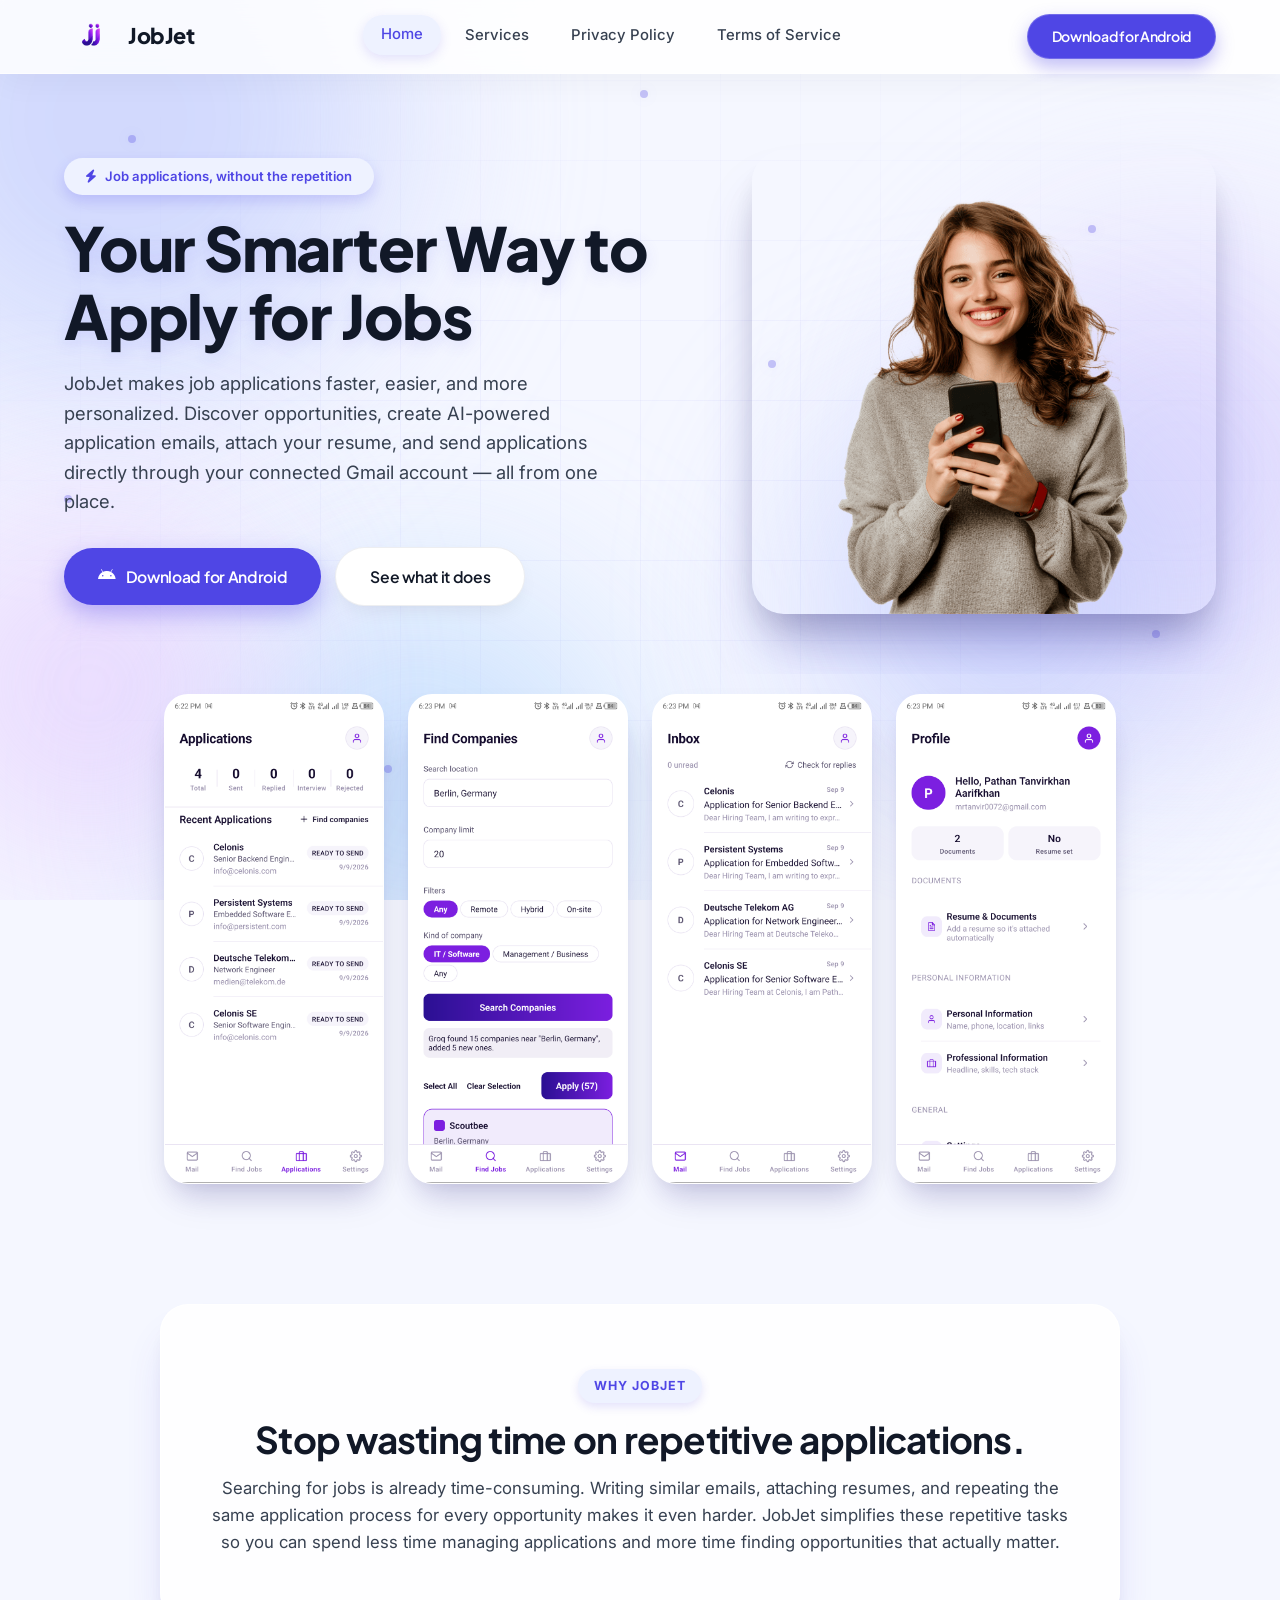
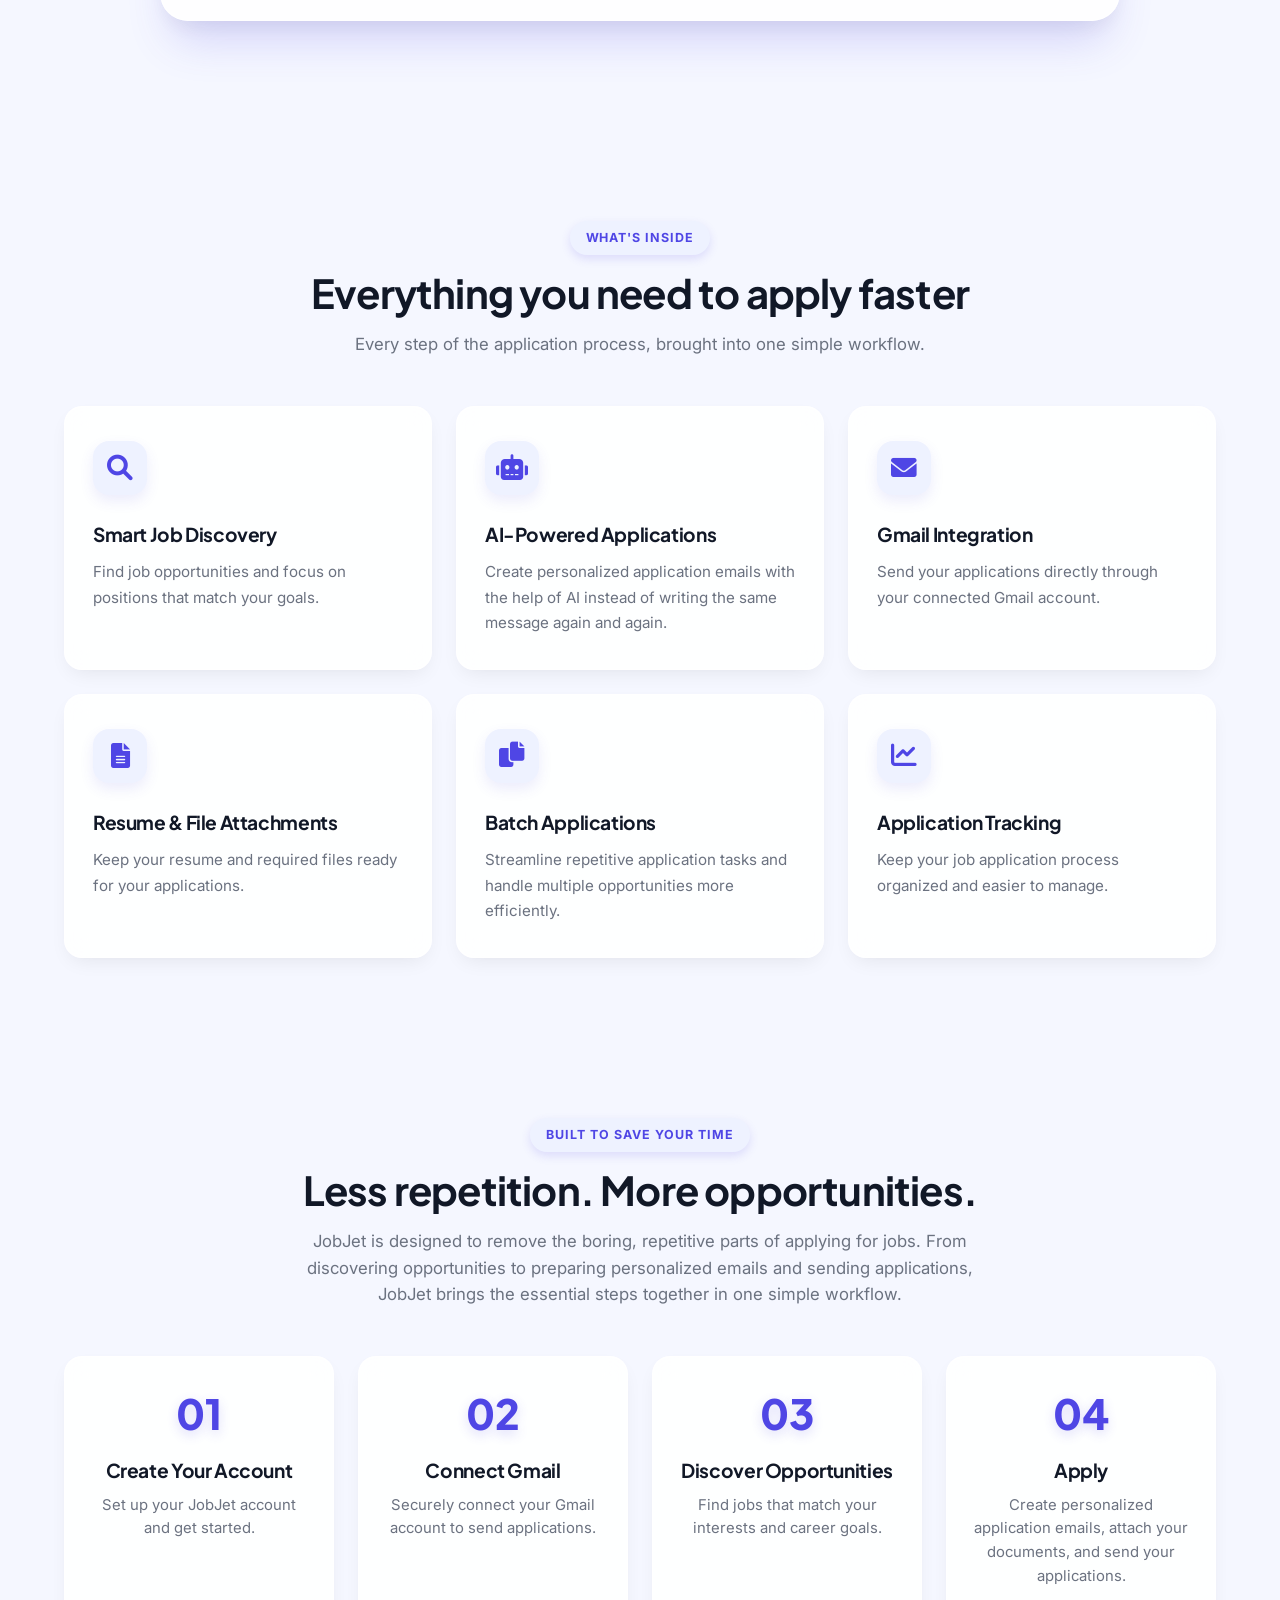
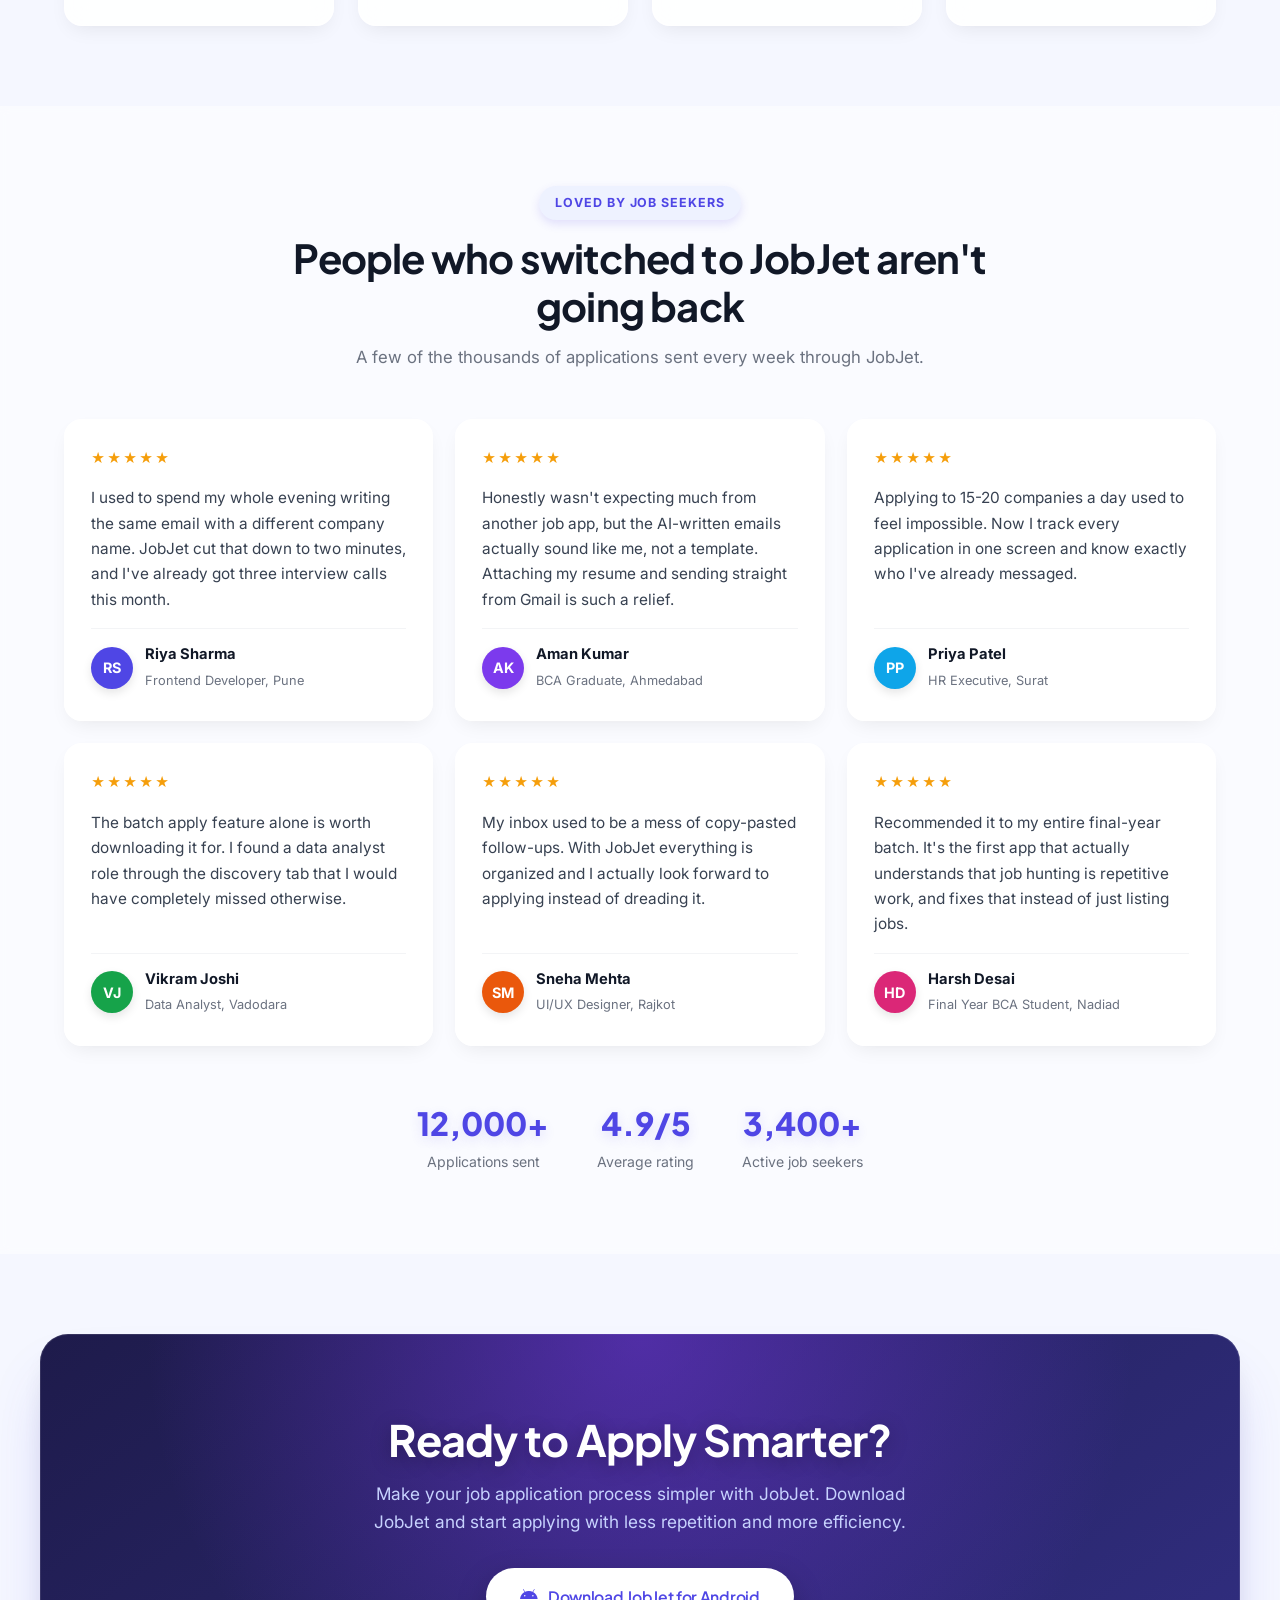
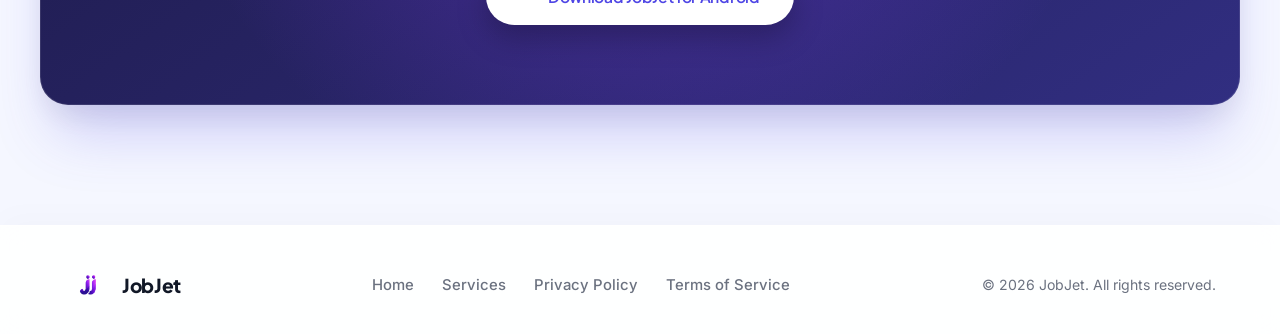
==== commit 0ffbe3c9: "Update print statement from 'Hello' to 'Goodbye'" ====
--- a/index.html
+++ b/index.html
@@ -6,22 +6,14 @@
   <title>JobJet — Your Smarter Way to Apply for Jobs</title>
   <link rel="icon" type="image/png" href="/images/logo.png">
   <link rel="shortcut icon" type="image/png" href="/images/logo.png">
-  <!-- Font Awesome -->
   <link rel="stylesheet" href="https://cdnjs.cloudflare.com/ajax/libs/font-awesome/6.0.0-beta3/css/all.min.css">
-  <!-- Google Fonts -->
   <link href="https://fonts.googleapis.com/css2?family=Inter:opsz,wght@14..32,400;14..32,500;14..32,600;14..32,700&family=Plus+Jakarta+Sans:wght@400;500;600;700;800&display=swap" rel="stylesheet">
   <style>
-    /* ---------- RESET & VARIABLES (3D ENHANCED) ---------- */
-    * {
-      margin: 0;
-      padding: 0;
-      box-sizing: border-box;
-    }
+    * { margin: 0; padding: 0; box-sizing: border-box; }
 
     :root {
       --bg: #f5f7ff;
       --bg-subtle: #edf2f9;
-      --bg-card: rgba(255, 255, 255, 0.85);
       --primary: #4f46e5;
       --primary-dark: #4338ca;
       --primary-light: #eef2ff;
@@ -40,6 +32,8 @@
       --transition: all 0.3s cubic-bezier(0.2, 0, 0, 1);
     }
 
+    html { scroll-behavior: smooth; }
+
     body {
       font-family: 'Inter', sans-serif;
       background: var(--bg);
@@ -48,18 +42,15 @@
       -webkit-font-smoothing: antialiased;
       overflow-x: hidden;
       position: relative;
-      perspective: 1200px;
-    }
-
-    /* ---------- 3D ANIMATED BACKGROUND WITH DEPTH ---------- */
+    }
+
+    /* ========== 3D ANIMATED BACKGROUND ========== */
     .global-bg {
       position: fixed;
       inset: 0;
       z-index: 0;
       pointer-events: none;
       overflow: hidden;
-      transform-style: preserve-3d;
-      perspective: 800px;
     }
 
     .global-bg .orb {
@@ -68,58 +59,19 @@
       filter: blur(90px);
       opacity: 0.55;
       will-change: transform;
-      transform: translateZ(-50px) scale(1.2);
-      mix-blend-mode: multiply;
-    }
-
-    .global-bg .orb-1 {
-      width: 600px;
-      height: 600px;
-      background: radial-gradient(circle, #a5b4fc, #e0e7ff);
-      top: -180px;
-      left: -180px;
-      animation: floatOrb1 20s ease-in-out infinite;
-    }
-
-    .global-bg .orb-2 {
-      width: 500px;
-      height: 500px;
-      background: radial-gradient(circle, #c4b5fd, #ede9fe);
-      top: 25%;
-      right: -150px;
-      animation: floatOrb2 24s ease-in-out infinite;
-      transform: translateZ(-30px) scale(1.1);
-    }
-
-    .global-bg .orb-3 {
-      width: 450px;
-      height: 450px;
-      background: radial-gradient(circle, #93c5fd, #dbeafe);
-      bottom: -120px;
-      left: 15%;
-      animation: floatOrb3 26s ease-in-out infinite;
-      transform: translateZ(-70px) scale(1.3);
-    }
-
-    .global-bg .orb-4 {
-      width: 380px;
-      height: 380px;
-      background: radial-gradient(circle, #d8b4fe, #f3e8ff);
-      top: 55%;
-      left: -100px;
-      animation: floatOrb4 22s ease-in-out infinite;
-      transform: translateZ(-20px) scale(0.9);
-    }
-
-    .global-bg .orb-5 {
-      width: 420px;
-      height: 420px;
-      background: radial-gradient(circle, #a5b4fc, #e0e7ff);
-      bottom: 10%;
-      right: 5%;
-      animation: floatOrb5 28s ease-in-out infinite;
-      transform: translateZ(-60px) scale(1.15);
-    }
+    }
+
+    .orb-1 { width: 600px; height: 600px; background: radial-gradient(circle, #a5b4fc, #e0e7ff); top: -180px; left: -180px; animation: floatOrb1 20s ease-in-out infinite; }
+    .orb-2 { width: 500px; height: 500px; background: radial-gradient(circle, #c4b5fd, #ede9fe); top: 25%; right: -150px; animation: floatOrb2 24s ease-in-out infinite; }
+    .orb-3 { width: 450px; height: 450px; background: radial-gradient(circle, #93c5fd, #dbeafe); bottom: -120px; left: 15%; animation: floatOrb3 26s ease-in-out infinite; }
+    .orb-4 { width: 380px; height: 380px; background: radial-gradient(circle, #d8b4fe, #f3e8ff); top: 55%; left: -100px; animation: floatOrb4 22s ease-in-out infinite; }
+    .orb-5 { width: 420px; height: 420px; background: radial-gradient(circle, #a5b4fc, #e0e7ff); bottom: 10%; right: 5%; animation: floatOrb5 28s ease-in-out infinite; }
+
+    @keyframes floatOrb1 { 0%,100%{transform:translate(0,0) scale(1)} 50%{transform:translate(80px,60px) scale(1.15)} }
+    @keyframes floatOrb2 { 0%,100%{transform:translate(0,0) scale(1)} 50%{transform:translate(-70px,80px) scale(1.1)} }
+    @keyframes floatOrb3 { 0%,100%{transform:translate(0,0) scale(1)} 50%{transform:translate(60px,-70px) scale(1.2)} }
+    @keyframes floatOrb4 { 0%,100%{transform:translate(0,0) scale(1)} 50%{transform:translate(90px,-40px) scale(1.12)} }
+    @keyframes floatOrb5 { 0%,100%{transform:translate(0,0) scale(1)} 50%{transform:translate(-80px,-60px) scale(1.18)} }
 
     .global-bg .grid-lines {
       position: absolute;
@@ -131,15 +83,12 @@
       mask-image: radial-gradient(ellipse at center, black 25%, transparent 80%);
       -webkit-mask-image: radial-gradient(ellipse at center, black 25%, transparent 80%);
       animation: gridShift 50s linear infinite;
-      transform: translateZ(-90px) rotateX(5deg);
       opacity: 0.7;
     }
 
-    .global-bg .floating-dots {
-      position: absolute;
-      inset: 0;
-      transform-style: preserve-3d;
-    }
+    @keyframes gridShift { 0%{background-position:0 0,0 0} 100%{background-position:80px 80px,80px 80px} }
+
+    .global-bg .floating-dots { position: absolute; inset: 0; }
 
     .global-bg .dot {
       position: absolute;
@@ -150,52 +99,18 @@
       opacity: 0.3;
       animation: dotFloat 15s ease-in-out infinite;
       box-shadow: 0 0 20px rgba(79, 70, 229, 0.4);
-      transform: translateZ(20px);
-    }
-
-    .global-bg .dot:nth-child(1) { top: 15%; left: 10%; animation-delay: 0s; animation-duration: 12s; }
-    .global-bg .dot:nth-child(2) { top: 25%; left: 85%; animation-delay: 2s; animation-duration: 15s; }
-    .global-bg .dot:nth-child(3) { top: 55%; left: 5%; animation-delay: 4s; animation-duration: 18s; }
-    .global-bg .dot:nth-child(4) { top: 70%; left: 90%; animation-delay: 1s; animation-duration: 14s; }
-    .global-bg .dot:nth-child(5) { top: 85%; left: 30%; animation-delay: 3s; animation-duration: 16s; }
-    .global-bg .dot:nth-child(6) { top: 40%; left: 60%; animation-delay: 5s; animation-duration: 20s; }
-    .global-bg .dot:nth-child(7) { top: 10%; left: 50%; animation-delay: 2.5s; animation-duration: 13s; }
-    .global-bg .dot:nth-child(8) { top: 90%; left: 70%; animation-delay: 4.5s; animation-duration: 17s; }
-
-    @keyframes floatOrb1 {
-      0%, 100% { transform: translate(0, 0) scale(1); }
-      50% { transform: translate(80px, 60px) scale(1.15); }
-    }
-
-    @keyframes floatOrb2 {
-      0%, 100% { transform: translate(0, 0) scale(1); }
-      50% { transform: translate(-70px, 80px) scale(1.1); }
-    }
-
-    @keyframes floatOrb3 {
-      0%, 100% { transform: translate(0, 0) scale(1); }
-      50% { transform: translate(60px, -70px) scale(1.2); }
-    }
-
-    @keyframes floatOrb4 {
-      0%, 100% { transform: translate(0, 0) scale(1); }
-      50% { transform: translate(90px, -40px) scale(1.12); }
-    }
-
-    @keyframes floatOrb5 {
-      0%, 100% { transform: translate(0, 0) scale(1); }
-      50% { transform: translate(-80px, -60px) scale(1.18); }
-    }
-
-    @keyframes gridShift {
-      0% { background-position: 0 0, 0 0; }
-      100% { background-position: 80px 80px, 80px 80px; }
-    }
-
-    @keyframes dotFloat {
-      0%, 100% { transform: translate(0, 0); opacity: 0.15; }
-      50% { transform: translate(30px, -40px); opacity: 0.5; }
-    }
+    }
+
+    .dot:nth-child(1) { top: 15%; left: 10%; animation-delay: 0s; animation-duration: 12s; }
+    .dot:nth-child(2) { top: 25%; left: 85%; animation-delay: 2s; animation-duration: 15s; }
+    .dot:nth-child(3) { top: 55%; left: 5%; animation-delay: 4s; animation-duration: 18s; }
+    .dot:nth-child(4) { top: 70%; left: 90%; animation-delay: 1s; animation-duration: 14s; }
+    .dot:nth-child(5) { top: 85%; left: 30%; animation-delay: 3s; animation-duration: 16s; }
+    .dot:nth-child(6) { top: 40%; left: 60%; animation-delay: 5s; animation-duration: 20s; }
+    .dot:nth-child(7) { top: 10%; left: 50%; animation-delay: 2.5s; animation-duration: 13s; }
+    .dot:nth-child(8) { top: 90%; left: 70%; animation-delay: 4.5s; animation-duration: 17s; }
+
+    @keyframes dotFloat { 0%,100%{transform:translate(0,0); opacity:0.15} 50%{transform:translate(30px,-40px); opacity:0.5} }
 
     .wrap {
       width: 100%;
@@ -204,10 +119,9 @@
       padding: 0 24px;
       position: relative;
       z-index: 2;
-      transform-style: preserve-3d;
-    }
-
-    /* ---------- TYPOGRAPHY (3D) ---------- */
+    }
+
+    /* ========== TYPOGRAPHY ========== */
     h1, h2, h3, .brand, .nav-cta, .btn {
       font-family: 'Plus Jakarta Sans', sans-serif;
       font-weight: 700;
@@ -218,19 +132,14 @@
       font-size: clamp(2.4rem, 5.5vw, 3.8rem);
       line-height: 1.12;
       font-weight: 800;
-      color: var(--text);
       margin-bottom: 20px;
       text-shadow: 0 4px 16px rgba(79, 70, 229, 0.12);
-      transform: translateZ(15px);
     }
 
     h2 {
       font-size: clamp(1.8rem, 3.8vw, 2.5rem);
       line-height: 1.2;
-      font-weight: 700;
-      color: var(--text);
       margin-bottom: 14px;
-      transform: translateZ(10px);
     }
 
     .lede {
@@ -238,21 +147,10 @@
       color: var(--text-dim);
       max-width: 560px;
       margin-bottom: 30px;
-      transform: translateZ(8px);
-    }
-
-    .section-head {
-      text-align: center;
-      max-width: 720px;
-      margin: 0 auto 48px;
-      transform: translateZ(10px);
-    }
-
-    .section-head p {
-      color: var(--text-soft);
-      font-size: 1.05rem;
-      margin-top: 10px;
-    }
+    }
+
+    .section-head { text-align: center; max-width: 720px; margin: 0 auto 48px; }
+    .section-head p { color: var(--text-soft); font-size: 1.05rem; margin-top: 10px; }
 
     .tag {
       display: inline-block;
@@ -268,7 +166,7 @@
       box-shadow: 0 4px 10px rgba(79, 70, 229, 0.15);
     }
 
-    /* ---------- NAV (3D) ---------- */
+    /* ========== NAV ========== */
     .nav {
       position: fixed;
       top: 0;
@@ -280,7 +178,6 @@
       -webkit-backdrop-filter: blur(16px);
       border-bottom: 1px solid rgba(255, 255, 255, 0.6);
       box-shadow: 0 8px 32px rgba(0, 0, 0, 0.04);
-      transform: translateZ(20px);
     }
 
     .nav-inner {
@@ -309,14 +206,9 @@
       display: block;
       border: none !important;
       box-shadow: none !important;
-      filter: drop-shadow(0 4px 6px rgba(0, 0, 0, 0.05));
-    }
-
-    .nav-links {
-      display: flex;
-      gap: 6px;
-      align-items: center;
-    }
+    }
+
+    .nav-links { display: flex; gap: 6px; align-items: center; }
 
     .nav-links a {
       color: var(--text-dim);
@@ -366,19 +258,15 @@
       border-radius: 12px;
       cursor: pointer;
       transition: var(--transition);
-      box-shadow: var(--shadow-sm);
-    }
-
-    .nav-toggle:hover {
-      background: var(--bg-subtle);
-    }
-
-    /* ---------- HERO (3D LAYER) ---------- */
+    }
+
+    .nav-toggle:hover { background: var(--bg-subtle); }
+
+    /* ========== HERO ========== */
     .hero {
       padding: 150px 0 60px;
       position: relative;
       overflow: hidden;
-      transform-style: preserve-3d;
     }
 
     .hero-inner {
@@ -388,28 +276,21 @@
       gap: 60px;
       position: relative;
       z-index: 2;
-      transform-style: preserve-3d;
-    }
-
-    .hero-art {
-      display: flex;
-      justify-content: center;
-      align-items: center;
-      transform: translateZ(25px) rotateY(-2deg);
-      transition: transform 0.5s ease;
-    }
+    }
+
+    .hero-art { display: flex; justify-content: center; align-items: center; }
 
     .hero-art img {
       max-width: 500px;
+      width: 100%;
       display: block;
       border-radius: 32px;
       box-shadow: var(--shadow-xl), 0 30px 50px -15px rgba(0, 0, 0, 0.2);
       transition: var(--transition);
-      transform: translateZ(15px);
     }
 
     .hero-art img:hover {
-      transform: translateZ(25px) scale(1.02);
+      transform: scale(1.02) translateY(-6px);
       box-shadow: 0 50px 70px -20px rgba(79, 70, 229, 0.3);
     }
 
@@ -422,18 +303,10 @@
       padding: 8px 22px;
       border-radius: 100px;
       margin-bottom: 18px;
-      letter-spacing: 0.01em;
       box-shadow: 0 6px 14px rgba(79, 70, 229, 0.2);
-      transform: translateZ(25px);
-    }
-
-    .btn-row {
-      display: flex;
-      flex-wrap: wrap;
-      gap: 14px;
-      align-items: center;
-      transform: translateZ(15px);
-    }
+    }
+
+    .btn-row { display: flex; flex-wrap: wrap; gap: 14px; align-items: center; }
 
     .btn {
       display: inline-flex;
@@ -448,7 +321,6 @@
       transition: var(--transition);
       border: none;
       cursor: pointer;
-      transform: translateZ(10px);
     }
 
     .btn-primary {
@@ -459,7 +331,7 @@
 
     .btn-primary:hover {
       background: var(--primary-dark);
-      transform: translateZ(15px) translateY(-3px);
+      transform: translateY(-3px);
       box-shadow: 0 18px 35px rgba(79, 70, 229, 0.45);
     }
 
@@ -474,24 +346,18 @@
       border-color: var(--primary);
       color: var(--primary);
       background: var(--primary-light);
-      transform: translateZ(15px) translateY(-3px);
+      transform: translateY(-3px);
       box-shadow: var(--shadow-md);
     }
 
-    /* ---------- HERO SCREENS (3D CARDS) ---------- */
-    .hero-screens {
-      padding: 20px 0 40px;
-      position: relative;
-      z-index: 2;
-      transform-style: preserve-3d;
-    }
+    /* ========== HERO SCREENS ========== */
+    .hero-screens { padding: 20px 0 40px; position: relative; z-index: 2; }
 
     .hero-screens .screens {
       display: flex;
       flex-wrap: wrap;
       justify-content: center;
       gap: 24px;
-      transform-style: preserve-3d;
     }
 
     .hero-screens .screens img {
@@ -503,26 +369,18 @@
       transition: var(--transition);
       background: white;
       flex-shrink: 0;
-      transform: translateZ(15px) rotateX(2deg);
     }
 
     .hero-screens .screens img:hover {
-      transform: translateZ(30px) scale(1.04) translateY(-8px) rotateX(0deg);
+      transform: scale(1.04) translateY(-8px);
       box-shadow: var(--shadow-xl), 0 30px 60px -15px rgba(79, 70, 229, 0.25);
       border-color: #c7d2fe;
     }
 
-    /* ---------- SECTIONS (3D) ---------- */
-    section {
-      padding: 80px 0;
-      position: relative;
-      z-index: 2;
-      transform-style: preserve-3d;
-    }
-
-    .why-band {
-      padding: 0 0 40px;
-    }
+    /* ========== SECTIONS ========== */
+    section { padding: 80px 0; position: relative; z-index: 2; }
+
+    .why-band { padding: 0 0 40px; }
 
     .why-band .section-head {
       background: rgba(255, 255, 255, 0.85);
@@ -534,29 +392,22 @@
       max-width: 960px;
       margin: 0 auto;
       box-shadow: var(--shadow-lg);
-      transform: translateZ(20px);
       transition: transform 0.4s ease, box-shadow 0.4s ease;
     }
 
     .why-band .section-head:hover {
-      transform: translateZ(30px);
+      transform: translateY(-4px);
       box-shadow: var(--shadow-xl);
     }
 
-    .why-band .section-head h2 {
-      font-size: clamp(1.7rem, 3.2vw, 2.3rem);
-    }
-
-    .why-band .section-head p {
-      color: var(--text-dim);
-    }
-
-    /* Grid (3D Cards) */
+    .why-band .section-head h2 { font-size: clamp(1.7rem, 3.2vw, 2.3rem); }
+    .why-band .section-head p { color: var(--text-dim); }
+
+    /* Grid */
     .grid {
       display: grid;
       grid-template-columns: repeat(auto-fit, minmax(300px, 1fr));
       gap: 24px;
-      transform-style: preserve-3d;
     }
 
     .card {
@@ -568,11 +419,10 @@
       padding: 34px 28px;
       transition: var(--transition);
       box-shadow: var(--shadow-sm);
-      transform: translateZ(15px);
     }
 
     .card:hover {
-      transform: translateZ(30px) translateY(-6px);
+      transform: translateY(-6px);
       border-color: #c7d2fe;
       box-shadow: var(--shadow-lg);
       background: white;
@@ -596,7 +446,7 @@
     .card:hover .icon {
       background: var(--primary);
       color: white;
-      transform: scale(1.08) translateZ(10px);
+      transform: scale(1.08);
       box-shadow: 0 12px 24px rgba(79, 70, 229, 0.3);
     }
 
@@ -613,26 +463,15 @@
     .card:nth-child(5) .icon::before { content: '\f0c5'; }
     .card:nth-child(6) .icon::before { content: '\f201'; }
 
-    .card h3 {
-      font-size: 1.2rem;
-      margin-bottom: 10px;
-      font-weight: 700;
-      color: var(--text);
-    }
-
-    .card p {
-      color: var(--text-soft);
-      font-size: 0.95rem;
-      line-height: 1.65;
-    }
-
-    /* Steps (3D) */
+    .card h3 { font-size: 1.2rem; margin-bottom: 10px; font-weight: 700; }
+    .card p { color: var(--text-soft); font-size: 0.95rem; line-height: 1.65; }
+
+    /* Steps */
     .steps {
       display: grid;
       grid-template-columns: repeat(auto-fit, minmax(230px, 1fr));
       gap: 24px;
       margin-top: 40px;
-      transform-style: preserve-3d;
     }
 
     .step {
@@ -644,12 +483,11 @@
       padding: 36px 26px;
       transition: var(--transition);
       text-align: center;
-      transform: translateZ(15px);
       box-shadow: var(--shadow-sm);
     }
 
     .step:hover {
-      transform: translateZ(30px) translateY(-6px);
+      transform: translateY(-6px);
       background: white;
       border-color: #c7d2fe;
       box-shadow: var(--shadow-lg);
@@ -662,27 +500,17 @@
       color: var(--primary);
       line-height: 1;
       margin-bottom: 20px;
-      letter-spacing: -0.03em;
       text-shadow: 0 4px 12px rgba(79, 70, 229, 0.2);
     }
 
-    .step h3 {
-      font-size: 1.2rem;
-      margin-bottom: 8px;
-      color: var(--text);
-    }
-
-    .step p {
-      color: var(--text-soft);
-      font-size: 0.93rem;
-    }
-
-    /* ---------- TESTIMONIALS (3D CARDS) ---------- */
+    .step h3 { font-size: 1.2rem; margin-bottom: 8px; }
+    .step p { color: var(--text-soft); font-size: 0.93rem; }
+
+    /* Testimonials */
     .testimonials {
       background: rgba(255, 255, 255, 0.5);
       backdrop-filter: blur(4px);
       -webkit-backdrop-filter: blur(4px);
-      transform-style: preserve-3d;
     }
 
     .testi-grid {
@@ -690,7 +518,6 @@
       grid-template-columns: repeat(auto-fit, minmax(280px, 1fr));
       gap: 22px;
       margin-top: 44px;
-      transform-style: preserve-3d;
     }
 
     .testi-card {
@@ -705,28 +532,17 @@
       display: flex;
       flex-direction: column;
       gap: 16px;
-      transform: translateZ(15px);
     }
 
     .testi-card:hover {
-      transform: translateZ(30px) translateY(-6px);
+      transform: translateY(-6px);
       box-shadow: var(--shadow-lg);
       border-color: #c7d2fe;
       background: white;
     }
 
-    .testi-stars {
-      color: #f59e0b;
-      font-size: 0.85rem;
-      letter-spacing: 2px;
-    }
-
-    .testi-quote {
-      color: var(--text-dim);
-      font-size: 0.96rem;
-      line-height: 1.65;
-      flex-grow: 1;
-    }
+    .testi-stars { color: #f59e0b; font-size: 0.85rem; letter-spacing: 2px; }
+    .testi-quote { color: var(--text-dim); font-size: 0.96rem; line-height: 1.65; flex-grow: 1; }
 
     .testi-person {
       display: flex;
@@ -750,16 +566,8 @@
       box-shadow: 0 4px 10px rgba(0, 0, 0, 0.1);
     }
 
-    .testi-person .who h4 {
-      font-size: 0.92rem;
-      font-weight: 700;
-      color: var(--text);
-    }
-
-    .testi-person .who span {
-      font-size: 0.8rem;
-      color: var(--text-soft);
-    }
+    .testi-person .who h4 { font-size: 0.92rem; font-weight: 700; }
+    .testi-person .who span { font-size: 0.8rem; color: var(--text-soft); }
 
     .stat-row {
       display: flex;
@@ -768,7 +576,6 @@
       gap: 48px;
       margin-top: 52px;
       text-align: center;
-      transform: translateZ(10px);
     }
 
     .stat-row .stat b {
@@ -780,12 +587,9 @@
       text-shadow: 0 4px 12px rgba(79, 70, 229, 0.15);
     }
 
-    .stat-row .stat span {
-      color: var(--text-soft);
-      font-size: 0.88rem;
-    }
-
-    /* ---------- CTA (3D LAYER) ---------- */
+    .stat-row .stat span { color: var(--text-soft); font-size: 0.88rem; }
+
+    /* CTA */
     .cta {
       background: linear-gradient(145deg, #1e1b4b, #312e81);
       border-radius: var(--radius);
@@ -794,13 +598,10 @@
       box-shadow: var(--shadow-xl), 0 0 0 1px rgba(255, 255, 255, 0.1) inset;
       position: relative;
       overflow: hidden;
-      transform: translateZ(30px);
       transition: transform 0.4s ease;
     }
 
-    .cta:hover {
-      transform: translateZ(40px);
-    }
+    .cta:hover { transform: translateY(-4px); }
 
     .cta::before {
       content: '';
@@ -839,11 +640,11 @@
 
     .cta .btn-outline:hover {
       background: #eef2ff;
-      transform: translateZ(15px) translateY(-4px);
+      transform: translateY(-4px);
       box-shadow: 0 18px 40px rgba(0, 0, 0, 0.3);
     }
 
-    /* ---------- FOOTER (3D) ---------- */
+    /* Footer */
     footer {
       padding: 44px 0 32px;
       border-top: 1px solid rgba(255, 255, 255, 0.6);
@@ -853,7 +654,6 @@
       background: rgba(255, 255, 255, 0.9);
       backdrop-filter: blur(12px);
       -webkit-backdrop-filter: blur(12px);
-      transform: translateZ(15px);
       box-shadow: 0 -8px 30px rgba(0, 0, 0, 0.02);
     }
 
@@ -865,19 +665,10 @@
       gap: 24px;
     }
 
-    .footer-inner .brand {
-      font-size: 1.2rem;
-    }
-
-    .footer-inner .brand img {
-      height: 32px;
-      filter: drop-shadow(0 4px 6px rgba(0, 0, 0, 0.04));
-    }
-
-    .footer-links {
-      display: flex;
-      gap: 28px;
-    }
+    .footer-inner .brand { font-size: 1.2rem; }
+    .footer-inner .brand img { height: 32px; }
+
+    .footer-links { display: flex; gap: 28px; }
 
     .footer-links a {
       color: var(--text-soft);
@@ -887,17 +678,11 @@
       transition: var(--transition);
     }
 
-    .footer-links a:hover {
-      color: var(--primary);
-      text-shadow: 0 0 12px rgba(79, 70, 229, 0.3);
-    }
-
-    footer span {
-      color: var(--text-soft);
-      font-size: 0.88rem;
-    }
-
-    /* ---------- RESPONSIVE ---------- */
+    .footer-links a:hover { color: var(--primary); }
+
+    footer span { color: var(--text-soft); font-size: 0.88rem; }
+
+    /* ========== RESPONSIVE ========== */
     @media (max-width: 900px) {
       .hero-inner {
         grid-template-columns: 1fr;
@@ -907,48 +692,19 @@
         gap: 30px;
       }
 
-      .hero-art {
-        order: -1;
-      }
-
-      .hero-art img {
-        max-width: 240px;
-      }
-
-      .hero .lede {
-        margin-left: auto;
-        margin-right: auto;
-      }
-
-      .btn-row {
-        justify-content: center;
-      }
-
-      .nav-links {
-        display: none;
-      }
-
-      .nav-toggle {
-        display: block;
-      }
-
-      .nav-cta {
-        display: none;
-      }
-
-      .why-band .section-head {
-        padding: 44px 26px;
-      }
+      .hero-art { order: -1; }
+      .hero-art img { max-width: 240px; }
+      .hero .lede { margin-left: auto; margin-right: auto; }
+      .btn-row { justify-content: center; }
+
+      .nav-links { display: none; }
+      .nav-toggle { display: block; }
+      .nav-cta { display: none; }
+      .why-band .section-head { padding: 44px 26px; }
     }
 
     @media (max-width: 600px) {
-      .grid {
-        grid-template-columns: 1fr;
-      }
-
-      .steps {
-        grid-template-columns: 1fr;
-      }
+      .grid, .steps { grid-template-columns: 1fr; }
 
       .hero-screens .screens {
         flex-wrap: nowrap;
@@ -962,9 +718,7 @@
         scrollbar-width: none;
       }
 
-      .hero-screens .screens::-webkit-scrollbar {
-        display: none;
-      }
+      .hero-screens .screens::-webkit-scrollbar { display: none; }
 
       .hero-screens .screens img {
         width: 128px;
@@ -973,18 +727,343 @@
         scroll-snap-align: start;
       }
 
-      .footer-inner {
-        flex-direction: column;
-        text-align: center;
+      .footer-inner { flex-direction: column; text-align: center; }
+      .footer-links { justify-content: center; flex-wrap: wrap; gap: 20px; }
+      .btn { padding: 14px 28px; width: 100%; }
+      .cta .btn-outline { width: auto; }
+      .hero { padding-top: 120px; padding-bottom: 30px; }
+      .global-bg .orb { opacity: 0.35; filter: blur(60px); }
+      .global-bg .dot { display: none; }
+      .stat-row { gap: 28px; }
+    }
+
+    .nav-links.show {
+      display: flex;
+      flex-direction: column;
+      position: absolute;
+      top: 72px;
+      left: 20px;
+      right: 20px;
+      background: white;
+      padding: 24px;
+      border-radius: var(--radius-sm);
+      border: 1px solid var(--border);
+      box-shadow: var(--shadow-xl);
+      z-index: 999;
+    }
+
+    @media (prefers-reduced-motion: reduce) {
+      .global-bg .orb, .global-bg .grid-lines, .global-bg .dot { animation: none; }
+    }
+  </style>
+</head>
+<body>
+
+<!-- ========== GLOBAL 3D BACKGROUND ========== -->
+<div class="global-bg" aria-hidden="true">
+  <div class="orb orb-1"></div>
+  <div class="orb orb-2"></div>
+  <div class="orb orb-3"></div>
+  <div class="orb orb-4"></div>
+  <div class="orb orb-5"></div>
+  <div class="grid-lines"></div>
+  <div class="floating-dots">
+    <div class="dot"></div><div class="dot"></div><div class="dot"></div><div class="dot"></div>
+    <div class="dot"></div><div class="dot"></div><div class="dot"></div><div class="dot"></div>
+  </div>
+</div>
+
+<!-- ========== NAV ========== -->
+<nav class="nav">
+  <div class="nav-inner">
+    <a class="brand" href="/">
+      <img src="images/logo.png" alt="JobJet logo">
+      JobJet
+    </a>
+    <div class="nav-links" id="navLinks">
+      <a href="/" class="active">Home</a>
+      <a href="/services/">Services</a>
+      <a href="/privacy-policy/">Privacy Policy</a>
+      <a href="/terms-of-service/">Terms of Service</a>
+    </div>
+    <a class="nav-cta" href="#download">Download for Android</a>
+    <button class="nav-toggle" id="navToggle" aria-label="Toggle menu">&#9776;</button>
+  </div>
+</nav>
+
+<!-- ========== HERO ========== -->
+<header class="hero">
+  <div class="wrap hero-inner">
+    <div>
+      <span class="eyebrow"><i class="fas fa-bolt" style="margin-right: 6px;"></i> Job applications, without the repetition</span>
+      <h1>Your Smarter Way to Apply for Jobs</h1>
+      <p class="lede">JobJet makes job applications faster, easier, and more personalized. Discover opportunities, create AI-powered application emails, attach your resume, and send applications directly through your connected Gmail account — all from one place.</p>
+      <div class="btn-row">
+        <a class="btn btn-primary" href="https://expo.dev/artifacts/eas/mBxuVtjKOIoBdPogi8KVjN6lv0yJi6fZLgWcBYxHveQ.apk">
+          <i class="fab fa-android"></i> Download for Android
+        </a>
+        <a class="btn btn-outline" href="#features">See what it does</a>
+      </div>
+    </div>
+    <div class="hero-art">
+      <img src="images/hero-photo.webp" alt="Professional smiling in a meeting, representing JobJet users">
+    </div>
+  </div>
+</header>
+
+<!-- ========== APP SCREENS ========== -->
+<section class="hero-screens">
+  <div class="wrap">
+    <div class="screens">
+      <img src="images/screen1.png" alt="JobJet applications screen">
+      <img src="images/screen2.png" alt="JobJet find companies screen">
+      <img src="images/screen3.png" alt="JobJet inbox screen">
+      <img src="images/screen4.png" alt="JobJet profile screen">
+    </div>
+  </div>
+</section>
+
+<!-- ========== WHY BAND ========== -->
+<section>
+  <div class="wrap why-band">
+    <div class="section-head">
+      <span class="tag">Why JobJet</span>
+      <h2>Stop wasting time on repetitive applications.</h2>
+      <p>Searching for jobs is already time-consuming. Writing similar emails, attaching resumes, and repeating the same application process for every opportunity makes it even harder. JobJet simplifies these repetitive tasks so you can spend less time managing applications and more time finding opportunities that actually matter.</p>
+    </div>
+  </div>
+</section>
+
+<!-- ========== FEATURES ========== -->
+<section id="features">
+  <div class="wrap">
+    <div class="section-head">
+      <span class="tag">What's inside</span>
+      <h2>Everything you need to apply faster</h2>
+      <p>Every step of the application process, brought into one simple workflow.</p>
+    </div>
+    <div class="grid">
+      <div class="card">
+        <div class="icon"></div>
+        <h3>Smart Job Discovery</h3>
+        <p>Find job opportunities and focus on positions that match your goals.</p>
+      </div>
+      <div class="card">
+        <div class="icon"></div>
+        <h3>AI-Powered Applications</h3>
+        <p>Create personalized application emails with the help of AI instead of writing the same message again and again.</p>
+      </div>
+      <div class="card">
+        <div class="icon"></div>
+        <h3>Gmail Integration</h3>
+        <p>Send your applications directly through your connected Gmail account.</p>
+      </div>
+      <div class="card">
+        <div class="icon"></div>
+        <h3>Resume &amp; File Attachments</h3>
+        <p>Keep your resume and required files ready for your applications.</p>
+      </div>
+      <div class="card">
+        <div class="icon"></div>
+        <h3>Batch Applications</h3>
+        <p>Streamline repetitive application tasks and handle multiple opportunities more efficiently.</p>
+      </div>
+      <div class="card">
+        <div class="icon"></div>
+        <h3>Application Tracking</h3>
+        <p>Keep your job application process organized and easier to manage.</p>
+      </div>
+    </div>
+  </div>
+</section>
+
+<!-- ========== STEPS ========== -->
+<section>
+  <div class="wrap">
+    <div class="section-head">
+      <span class="tag">Built to save your time</span>
+      <h2>Less repetition. More opportunities.</h2>
+      <p>JobJet is designed to remove the boring, repetitive parts of applying for jobs. From discovering opportunities to preparing personalized emails and sending applications, JobJet brings the essential steps together in one simple workflow.</p>
+    </div>
+    <div class="steps">
+      <div class="step">
+        <div class="num">01</div>
+        <h3>Create Your Account</h3>
+        <p>Set up your JobJet account and get started.</p>
+      </div>
+      <div class="step">
+        <div class="num">02</div>
+        <h3>Connect Gmail</h3>
+        <p>Securely connect your Gmail account to send applications.</p>
+      </div>
+      <div class="step">
+        <div class="num">03</div>
+        <h3>Discover Opportunities</h3>
+        <p>Find jobs that match your interests and career goals.</p>
+      </div>
+      <div class="step">
+        <div class="num">04</div>
+        <h3>Apply</h3>
+        <p>Create personalized application emails, attach your documents, and send your applications.</p>
+      </div>
+    </div>
+  </div>
+</section>
+
+<!-- ========== TESTIMONIALS ========== -->
+<section class="testimonials">
+  <div class="wrap">
+    <div class="section-head">
+      <span class="tag">Loved by job seekers</span>
+      <h2>People who switched to JobJet aren't going back</h2>
+      <p>A few of the thousands of applications sent every week through JobJet.</p>
+    </div>
+
+    <div class="testi-grid">
+      <div class="testi-card">
+        <div class="testi-stars">★★★★★</div>
+        <p class="testi-quote">I used to spend my whole evening writing the same email with a different company name. JobJet cut that down to two minutes, and I've already got three interview calls this month.</p>
+        <div class="testi-person">
+          <div class="testi-avatar" style="background:#4f46e5;">RS</div>
+          <div class="who">
+            <h4>Riya Sharma</h4>
+            <span>Frontend Developer, Pune</span>
+          </div>
+        </div>
+      </div>
+
+      <div class="testi-card">
+        <div class="testi-stars">★★★★★</div>
+        <p class="testi-quote">Honestly wasn't expecting much from another job app, but the AI-written emails actually sound like me, not a template. Attaching my resume and sending straight from Gmail is such a relief.</p>
+        <div class="testi-person">
+          <div class="testi-avatar" style="background:#7c3aed;">AK</div>
+          <div class="who">
+            <h4>Aman Kumar</h4>
+            <span>BCA Graduate, Ahmedabad</span>
+          </div>
+        </div>
+      </div>
+
+      <div class="testi-card">
+        <div class="testi-stars">★★★★★</div>
+        <p class="testi-quote">Applying to 15-20 companies a day used to feel impossible. Now I track every application in one screen and know exactly who I've already messaged.</p>
+        <div class="testi-person">
+          <div class="testi-avatar" style="background:#0ea5e9;">PP</div>
+          <div class="who">
+            <h4>Priya Patel</h4>
+            <span>HR Executive, Surat</span>
+          </div>
+        </div>
+      </div>
+
+      <div class="testi-card">
+        <div class="testi-stars">★★★★★</div>
+        <p class="testi-quote">The batch apply feature alone is worth downloading it for. I found a data analyst role through the discovery tab that I would have completely missed otherwise.</p>
+        <div class="testi-person">
+          <div class="testi-avatar" style="background:#16a34a;">VJ</div>
+          <div class="who">
+            <h4>Vikram Joshi</h4>
+            <span>Data Analyst, Vadodara</span>
+          </div>
+        </div>
+      </div>
+
+      <div class="testi-card">
+        <div class="testi-stars">★★★★★</div>
+        <p class="testi-quote">My inbox used to be a mess of copy-pasted follow-ups. With JobJet everything is organized and I actually look forward to applying instead of dreading it.</p>
+        <div class="testi-person">
+          <div class="testi-avatar" style="background:#ea580c;">SM</div>
+          <div class="who">
+            <h4>Sneha Mehta</h4>
+            <span>UI/UX Designer, Rajkot</span>
+          </div>
+        </div>
+      </div>
+
+      <div class="testi-card">
+        <div class="testi-stars">★★★★★</div>
+        <p class="testi-quote">Recommended it to my entire final-year batch. It's the first app that actually understands that job hunting is repetitive work, and fixes that instead of just listing jobs.</p>
+        <div class="testi-person">
+          <div class="testi-avatar" style="background:#db2777;">HD</div>
+          <div class="who">
+            <h4>Harsh Desai</h4>
+            <span>Final Year BCA Student, Nadiad</span>
+          </div>
+        </div>
+      </div>
+    </div>
+
+    <div class="stat-row">
+      <div class="stat"><b>12,000+</b><span>Applications sent</span></div>
+      <div class="stat"><b>4.9/5</b><span>Average rating</span></div>
+      <div class="stat"><b>3,400+</b><span>Active job seekers</span></div>
+    </div>
+  </div>
+</section>
+
+<!-- ========== CTA ========== -->
+<section id="download">
+  <div class="wrap cta">
+    <h2>Ready to Apply Smarter?</h2>
+    <p>Make your job application process simpler with JobJet. Download JobJet and start applying with less repetition and more efficiency.</p>
+    <div class="btn-row" style="justify-content: center;">
+      <a class="btn btn-outline" href="https://expo.dev/artifacts/eas/mBxuVtjKOIoBdPogi8KVjN6lv0yJi6fZLgWcBYxHveQ.apk">
+        <i class="fab fa-android"></i> Download JobJet for Android
+      </a>
+    </div>
+  </div>
+</section>
+
+<!-- ========== FOOTER ========== -->
+<footer>
+  <div class="wrap footer-inner">
+    <a class="brand" href="/">
+      <img src="images/logo.png" alt="JobJet logo">
+      JobJet
+    </a>
+    <div class="footer-links">
+      <a href="/">Home</a>
+      <a href="/services/">Services</a>
+      <a href="/privacy-policy/">Privacy Policy</a>
+      <a href="/terms-of-service/">Terms of Service</a>
+    </div>
+    <span>&copy; 2026 JobJet. All rights reserved.</span>
+  </div>
+</footer>
+
+<script>
+  const navToggle = document.getElementById('navToggle');
+  const navLinks = document.getElementById('navLinks');
+  if (navToggle && navLinks) {
+    navToggle.addEventListener('click', (e) => {
+      e.stopPropagation();
+      navLinks.classList.toggle('show');
+    });
+
+    navLinks.querySelectorAll('a').forEach(link => {
+      link.addEventListener('click', () => navLinks.classList.remove('show'));
+    });
+
+    document.addEventListener('click', (e) => {
+      if (navLinks.classList.contains('show') && !navLinks.contains(e.target) && e.target !== navToggle) {
+        navLinks.classList.remove('show');
       }
-
-      .footer-links {
-        justify-content: center;
-        flex-wrap: wrap;
-        gap: 20px;
+    });
+  }
+
+  // Smooth scroll for anchor links
+  document.querySelectorAll('a[href^="#"]').forEach(anchor => {
+    anchor.addEventListener('click', function(e) {
+      const href = this.getAttribute('href');
+      if (href === '#') return;
+      const target = document.querySelector(href);
+      if (target) {
+        e.preventDefault();
+        target.scrollIntoView({ behavior: 'smooth', block: 'start' });
       }
-
-      .btn {
-        padding: 14px 28px;
-        width: 100%;
-      }
+    });
+  });
+</script>
+
+</body>
+</html>
